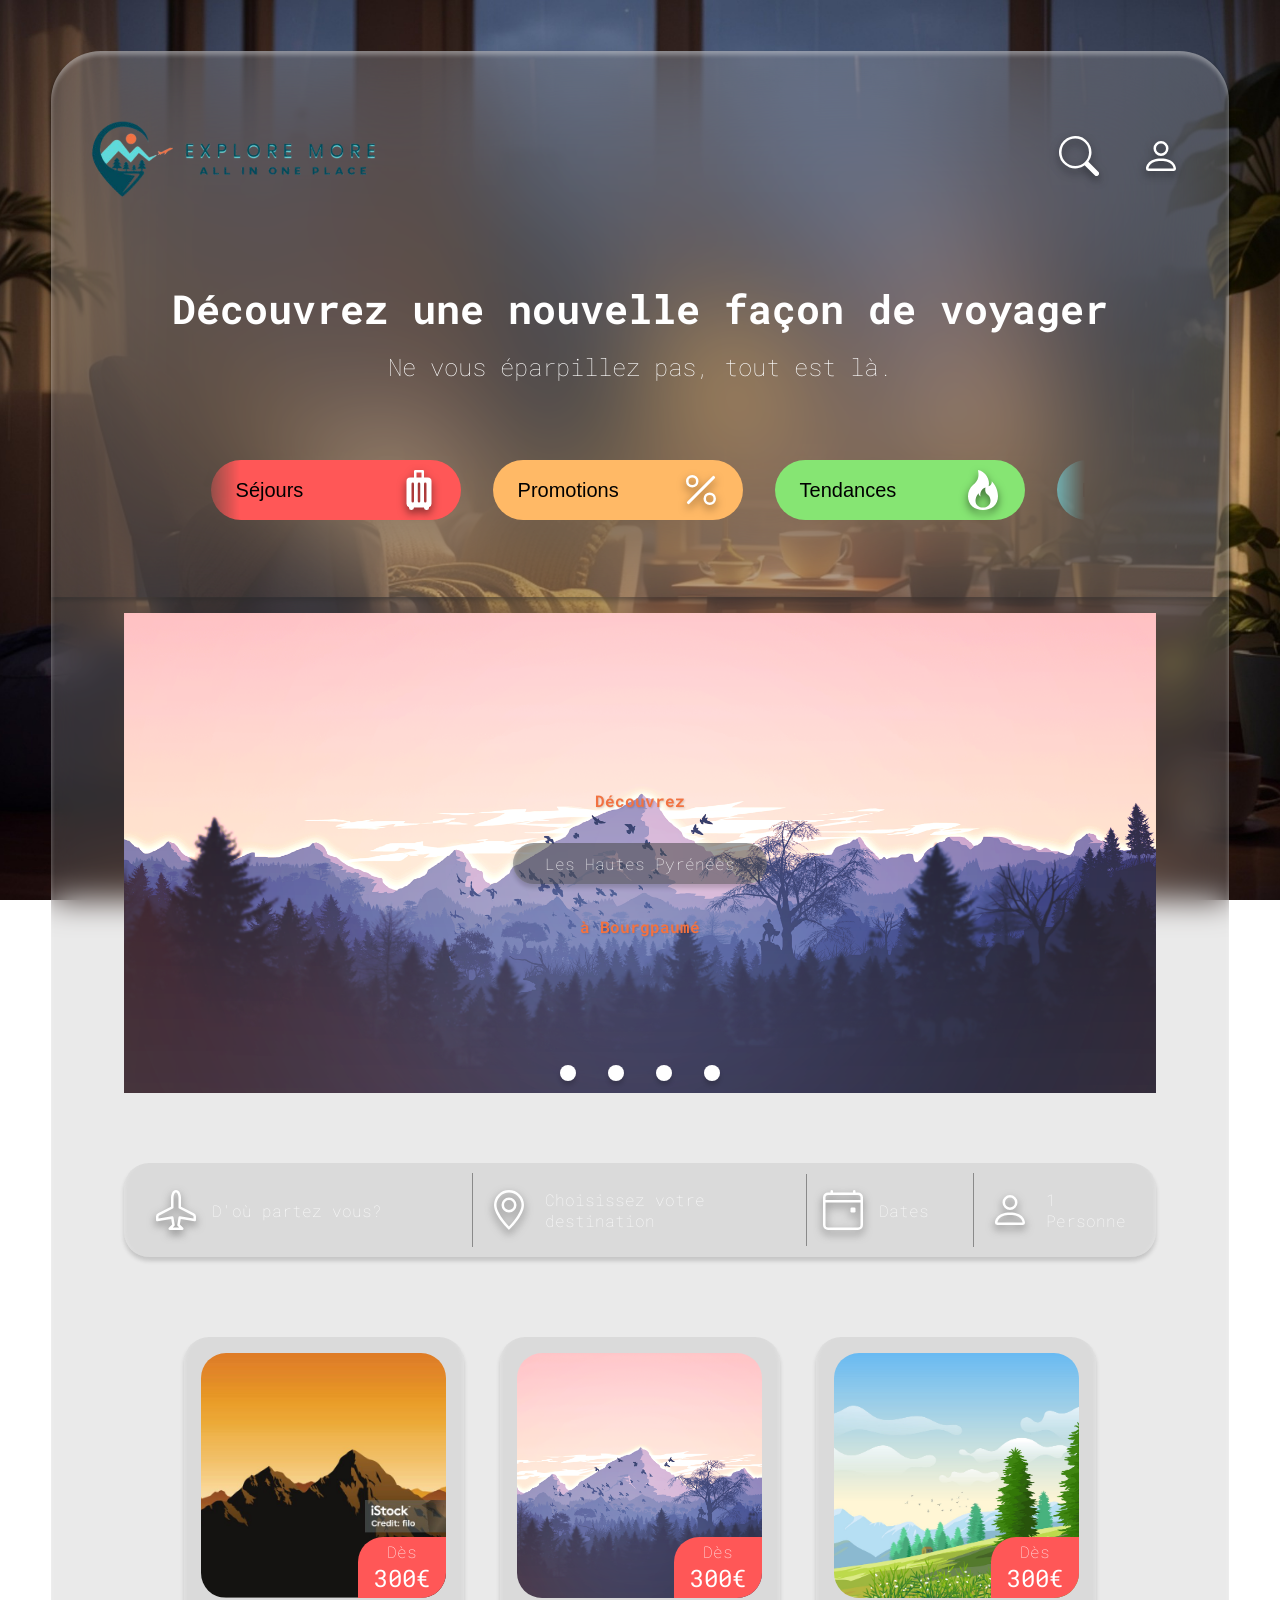
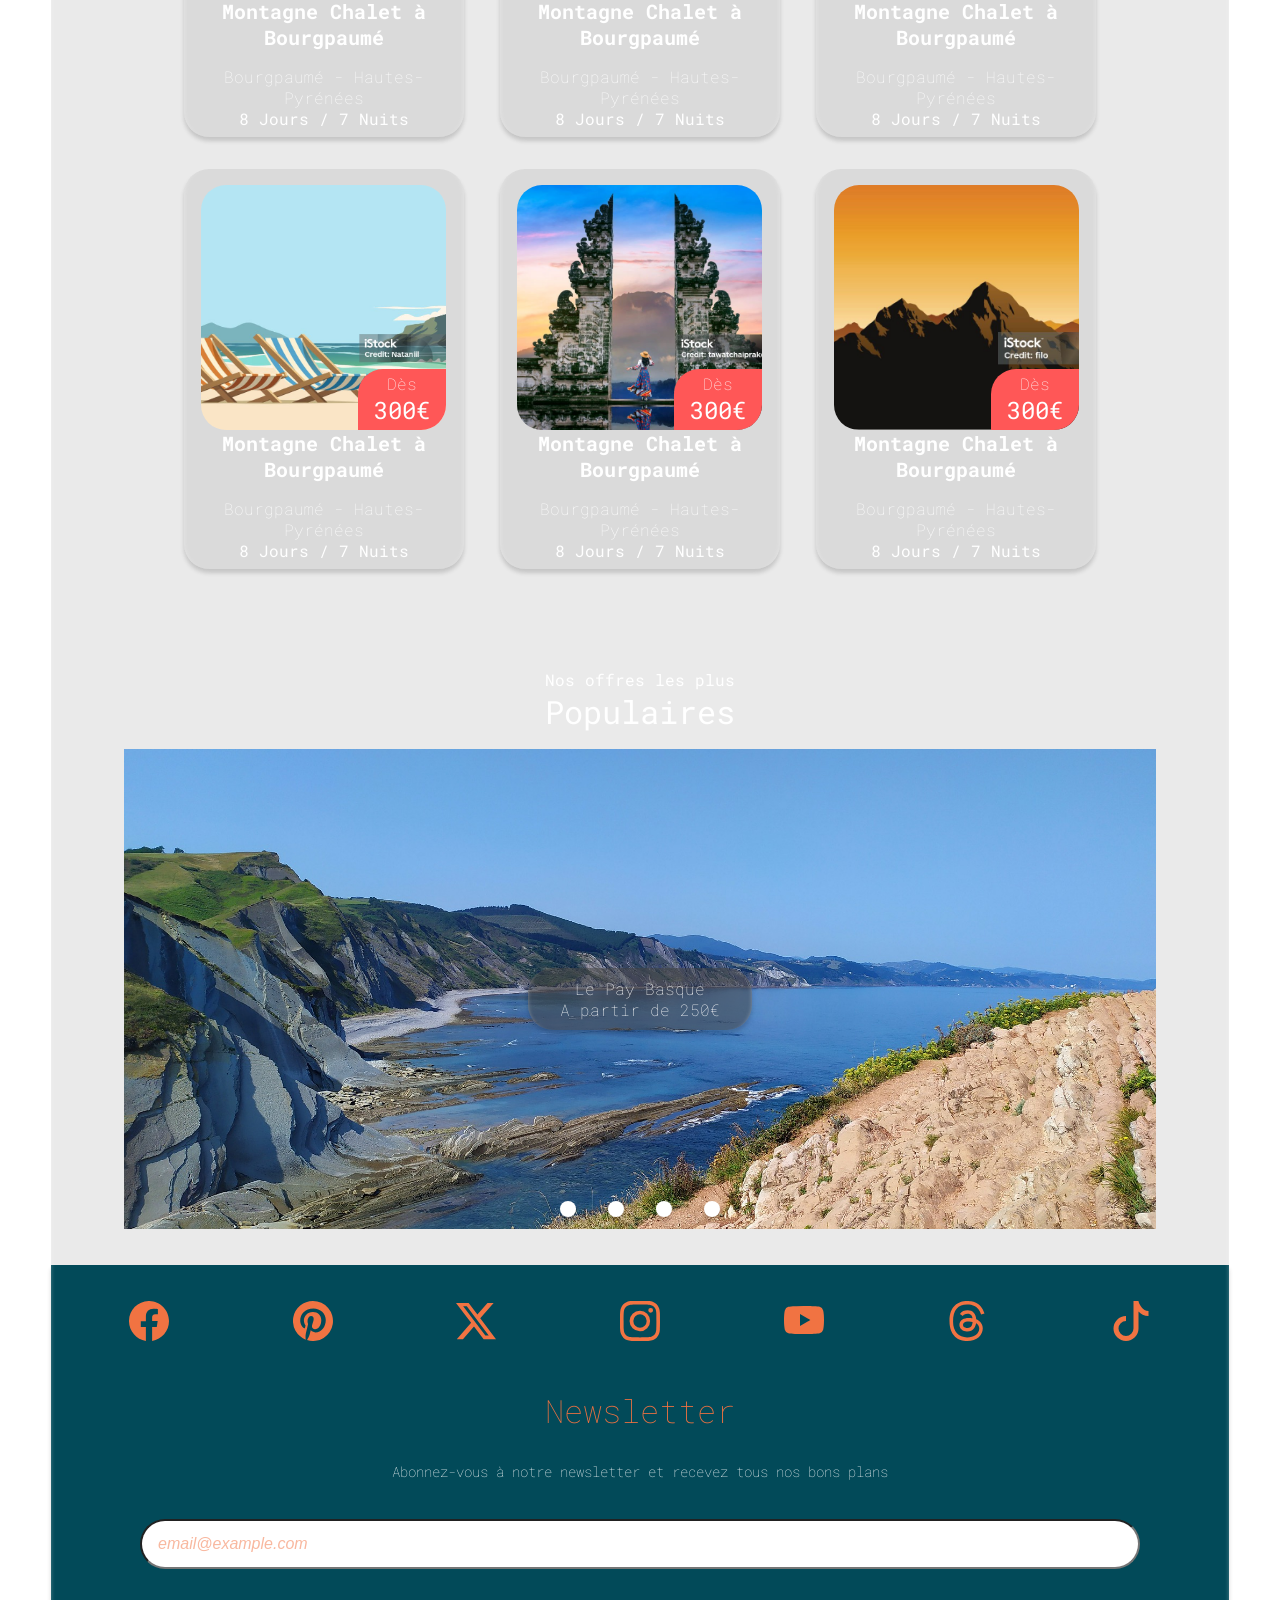
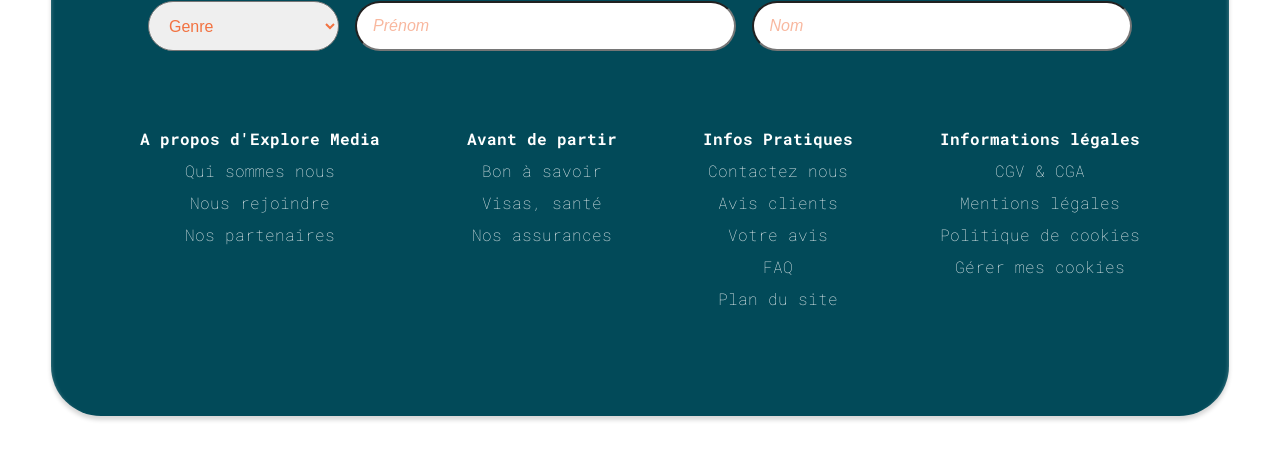
==== index.html @ ff2c4ce1 "Page accueil terminé" ====
<!DOCTYPE html>
<html lang="fr">
<head>
    <meta charset="UTF-8">
    <meta name="viewport" content="width=device-width, initial-scale=1.0">
    
    <!-- <meta name="description" content=""> -->
    <!-- <meta name="keywords" content="Voyage, Vancances"> -->
    <link rel="shortcut icon" href="./images/favicon.png" type="image/x-icon">
    <meta name="description" content="Vous recherchez un moyen de faciliter ...">
    <link rel="stylesheet" href="./styles/style-em.css">
    <title>Accueil - Explore More</title>

    <link rel="preconnect" href="https://fonts.googleapis.com">
    <link rel="preconnect" href="https://fonts.gstatic.com" crossorigin>
    <link href="https://fonts.googleapis.com/css2?family=Alegreya+Sans:ital,wght@0,100;0,300;0,400;0,500;0,700;0,800;0,900;1,100;1,300;1,400;1,500;1,700;1,800;1,900&family=Alegreya:ital,wght@0,400..900;1,400..900&family=Roboto+Mono:ital,wght@0,100..700;1,100..700&display=swap" rel="stylesheet">

</head>
<body style="background-image: url(../images/living-room-8285278_1920.jpg);">
    <header>
        <div class="HeaderLine">
            <div>
                <img src="./icons/list.svg" alt="Icône Compte" class="IconButton">
            </div>
            <img src="./images/logoad1.png" alt="Logo Du Site" id="HeaderLogo">
            <div>
                <img src="./icons/search.svg" alt="Icône Recherche" class="IconButton">
                <img src="./icons/person.svg" alt="Icône Compte" class="IconButton">
            </div>
        </div>
        <div class="HeaderLine">
            <div class="HeaderLargeTitle">Découvrez une nouvelle façon de voyager</div>
            <div class="HeaderSubTitle">Ne vous éparpillez pas, tout est là.</div>
        </div>
        <div class="HeaderLine">
            <div id="HeaderCarousel">
                <button>Séjours <img src="./icons/suitcase-fill.svg" alt="Icône Séjours" class="Icon"></button>
                <button>Promotions <img src="./icons/percent.svg" alt="Icône Promotions" class="Icon"></button>
                <button>Tendances <img src="./icons/fire.svg" alt="Icône Tendances" class="Icon"></button>
                <button>Randonnées <img src="./icons/map.svg" alt="Icône Randonnées" class="Icon"></button>
                <button>Sur mesure <img src="./icons/rulers.svg" alt="Icône Sur mesure" class="Icon"></button>
                <button>Transport <img src="./icons/train-front.svg" alt="Icône Transport" class="Icon"></button>
            </div>
        </div>
    </header>
    <main>
        <div class="Carousel">
            <div class="CarouselList">
                <div class="CarouselSlide" id="DecouverteSlide1">
                    <img src="images/moinzon mountains-1412683_1920.png" alt="Image Carousel">
                    <div>
                        <p class="CarouselSlideText">Découvrez</p>
                        <p class="CarouselSlideMiddleText">Les Hautes Pyrénées</p>
                        <p class="CarouselSlideText">à Bourgpaumé</p>
                    </div>
                </div>
                <div class="CarouselSlide" id="DecouverteSlide2">
                    <img src="images/istockphoto-96418914-1024x1024.jpg" alt="Image Carousel">
                    <div>
                        <p class="CarouselSlideText">Découvrez</p>
                        <p class="CarouselSlideMiddleText">Les Alpes</p>
                        <p class="CarouselSlideText">à Bourgpaumé</p>
                    </div>
                </div>
                <div class="CarouselSlide" id="DecouverteSlide3">
                    <img src="images/istockphoto-1872852649-1024x1024.jpg" alt="Image Carousel">
                    <div>
                        <p class="CarouselSlideText">Découvrez</p>
                        <p class="CarouselSlideMiddleText">La plage</p>
                        <p class="CarouselSlideText">à Bourgpaumé</p>
                    </div>
                </div>
                <div class="CarouselSlide" id="DecouverteSlide4">
                    <img src="images/background-7277773_1920.jpg" alt="Image Carousel">
                    <div>
                        <p class="CarouselSlideText">Découvrez</p>
                        <p class="CarouselSlideMiddleText">La campagne</p>
                        <p class="CarouselSlideText">à Bourgpaumé</p>
                    </div>
                </div>
            </div>
            <div class="CarouselButtonList">
                <a href="#DecouverteSlide1"></a>
                <a href="#DecouverteSlide2"></a>
                <a href="#DecouverteSlide3"></a>
                <a href="#DecouverteSlide4"></a>
            </div>
        </div>

        <div id="VacationSearchBar">
            <div>
                <img class="Icon" src="./icons/airplane.svg" alt="Icône avion">
                <p>D'où partez vous?</p>
            </div>
            <div>
                <img class="Icon" src="./icons/geo-alt.svg" alt="Icône localisation">
                <p>Choisissez votre destination</p>
            </div>
            <div>
                <img class="Icon" src="./icons/calendar4-event.svg" alt="Icône carte">
                <p>Dates</p>
            </div>
            <div>
                <img class="Icon" src="./icons/person.svg" alt="Icône personne">
                <p>1 Personne</p>
            </div>
        </div>
        <div class="CardList">
            <div class="Card">
                <div class="CardImgDiv">
                    <img src="./images/istockphoto-96418914-1024x1024.jpg" alt="Image Card">
                    <p>Dès <span class="TextLarge">300€</span></p>
                </div>
                <p class="CardTitre">Montagne Chalet à Bourgpaumé</p>
                <p class="CardDescription">Bourgpaumé - Hautes-Pyrénées<br><span class="TextNormal">8 Jours / 7 Nuits</span></p>
            </div>
            <div class="Card">
                <div class="CardImgDiv">
                    <img src="./images/moinzon mountains-1412683_1920.png" alt="Image Card">
                    <p>Dès <span class="TextLarge">300€</span></p>
                </div>
                <p class="CardTitre">Montagne Chalet à Bourgpaumé</p>
                <p class="CardDescription">Bourgpaumé - Hautes-Pyrénées<br><span class="TextNormal">8 Jours / 7 Nuits</span></p>
            </div>
            <div class="Card">
                <div class="CardImgDiv">
                    <img src="./images/background-7277773_1920.jpg" alt="Image Card">
                    <p>Dès <span class="TextLarge">300€</span></p>
                </div>
                <p class="CardTitre">Montagne Chalet à Bourgpaumé</p>
                <p class="CardDescription">Bourgpaumé - Hautes-Pyrénées<br><span class="TextNormal">8 Jours / 7 Nuits</span></p>
            </div>
            <div class="Card">
                <div class="CardImgDiv">
                    <img src="./images/istockphoto-1872852649-1024x1024.jpg" alt="Image Card">
                    <p>Dès <span class="TextLarge">300€</span></p>
                </div>
                <p class="CardTitre">Montagne Chalet à Bourgpaumé</p>
                <p class="CardDescription">Bourgpaumé - Hautes-Pyrénées<br><span class="TextNormal">8 Jours / 7 Nuits</span></p>
            </div>
            <div class="Card">
                <div class="CardImgDiv">
                    <img src="./images/istockphoto-1783754915-1024x1024.jpg" alt="Image Card">
                    <p>Dès <span class="TextLarge">300€</span></p>
                </div>
                <p class="CardTitre">Montagne Chalet à Bourgpaumé</p>
                <p class="CardDescription">Bourgpaumé - Hautes-Pyrénées<br><span class="TextNormal">8 Jours / 7 Nuits</span></p>
            </div>
            <div class="Card">
                <div class="CardImgDiv">
                    <img src="./images/istockphoto-96418914-1024x1024.jpg" alt="Image Card">
                    <p>Dès <span class="TextLarge">300€</span></p>
                </div>
                <p class="CardTitre">Montagne Chalet à Bourgpaumé</p>
                <p class="CardDescription">Bourgpaumé - Hautes-Pyrénées<br><span class="TextNormal">8 Jours / 7 Nuits</span></p>
            </div>
        </div>
        <div class="Titres">
            <div class="TextNormal">Nos offres les plus</div>
            <div class="TextLarger">Populaires</div>
        </div>
        <div class="Carousel">
            <div class="CarouselList">
                <div class="CarouselSlide" id="PopulaireSlide1">
                    <img src="./images/cliffs-6998764_1920.jpg" alt="Image Carousel">
                    <div>
                        <p class="CarouselSlideMiddleText">Le Pay Basque<br>A partir de <span class="CarouselSlideTextLarger">250€</span></p>
                    </div>
                </div>
                <div class="CarouselSlide" id="PopulaireSlide2">
                    <img src="images/istockphoto-96418914-1024x1024.jpg" alt="Image Carousel">
                    <div>
                        <p class="CarouselSlideMiddleText">Le Pay Basque<br>A partir de <span class="CarouselSlideTextLarger">250€</span></p>
                    </div>
                </div>
                <div class="CarouselSlide" id="PopulaireSlide3">
                    <img src="images/istockphoto-1872852649-1024x1024.jpg" alt="Image Carousel">
                    <div>
                        <p class="CarouselSlideMiddleText">Le Pay Basque<br>A partir de <span class="CarouselSlideTextLarger">250€</span></p>
                    </div>
                </div>
                <div class="CarouselSlide" id="PopulaireSlide4">
                    <img src="images/background-7277773_1920.jpg" alt="Image Carousel">
                    <div>
                        <p class="CarouselSlideMiddleText">Le Pay Basque<br>A partir de <span class="CarouselSlideTextLarger">250€</span></p>
                    </div>
                </div>
            </div>
            <div class="CarouselButtonList">
                <a href="#PopulaireSlide1"></a>
                <a href="#PopulaireSlide2"></a>
                <a href="#PopulaireSlide3"></a>
                <a href="#PopulaireSlide4"></a>
            </div>
        </div>
    </main>
    <footer>
        <div id="FooterReseaux">
            <img src="./icons/facebook.svg" alt="icone facebook">
            <img src="./icons/pinterest.svg" alt="icone pinterest">
            <img src="./icons/twitter-x.svg" alt="icone twitter-x">
            <img src="./icons/instagram.svg" alt="icone instagram">
            <img src="./icons/youtube.svg" alt="icone youtube">
            <img src="./icons/threads.svg" alt="icone threads">
            <img src="./icons/tiktok.svg" alt="icone tiktok">
        </div>
        <div id="FooterNewsletter">
            <span>Newsletter</span>
            <p>Abonnez-vous à notre newsletter et recevez tous nos bons plans</p>
            <input id="FooterInputEmail" type="text" placeholder="email@example.com">
            <div>
                <select id="Genre" name="GenderChoice">
                    <option value="Genre" selected disabled>Genre</option>
                    <option value="Mr">Mr</option>
                    <option value="Mme">Mme</option>
                </select>
                <input type="text" placeholder="Prénom">
                <input type="text" placeholder="Nom">
            </div>
        </div>
        <div id="FooterMention">
            <ul>
                <li><b>A propos d'Explore Media</b></li>
                <li>Qui sommes nous</li>
                <li>Nous rejoindre</li>
                <li>Nos partenaires</li>
            </ul>
            <ul>
                <li><b>Avant de partir</b></li>
                <li>Bon à savoir</li>
                <li>Visas, santé</li>
                <li>Nos assurances</li>
            </ul>
            <ul>
                <li><b>Infos Pratiques</b></li>
                <li>Contactez nous</li>
                <li>Avis clients</li>
                <li>Votre avis</li>
                <li>FAQ</li>
                <li>Plan du site</li>
            </ul>
            <ul>
                <li><b>Informations légales</b></li>
                <li>CGV & CGA</li>
                <li>Mentions légales</li>
                <li>Politique de cookies</li>
                <li>Gérer mes cookies</li>
            </ul>
        </div>
        <div id="payment">
            <img src="./images/" alt="">
        </div>
    </footer>
</body>
</html>
---- styles/style-em.css ----
.HeaderLargeTitle {
    font-size: 40px;
    margin: 16px;
    font-weight: bold;
    text-align: center;
}
.HeaderSubTitle {
    font-size: 24px;
    text-align: center;
}
h1 {
    font-size: 32px;
}
h2 {
    font-size: 24px;
}
h3 {
    font-size: 20px;
}
b {
    font-weight: bold;
}
.TextNormal {
    font-weight: normal;
}
.TextLarge {
    font-size: 1.5em;
    font-weight: normal;
}
.TextLarger {
    font-size: 2em;
    font-weight: normal;
}

img.Icon {
    filter: brightness(0) saturate(100%) invert(100%) sepia(4%) saturate(7500%) hue-rotate(180deg) brightness(101%) contrast(114%) drop-shadow(0px 4px 4px rgba(0,0,0,0.5));
    width: 40px;
    height: 40px;
    margin: 4px;
}
img.IconButton {
    filter: brightness(0) saturate(100%) invert(100%) sepia(4%) saturate(7500%) hue-rotate(180deg) brightness(101%) contrast(114%) drop-shadow(0px 4px 4px rgba(0,0,0,0.5));
    width: 40px;
    height: 40px;
    margin: 4px;
}
img.IconButton:hover {
    filter: brightness(0) saturate(100%) invert(80%) sepia(0%) saturate(381%) hue-rotate(224deg) brightness(87%) contrast(86%);
}
button {
    border-radius: 50px;
    height: 60px;
    width: 250px;
    border: none;
}
button:hover {
    filter: brightness(150%);
}
input:focus{
    outline: none;
}
@media (min-width: 768px) {
    img.Icon {
        width: 40px;
        height: 40px;
        margin: 16px;
    }
    img.IconButton {
        width: 40px;
        height: 40px;
        margin: 16px;
    }
}

body {
    font-family: "Roboto Mono", sans-serif;
    font-weight: lighter;
    src: url('../fonts/Roboto_Mono/RobotoMono-VariableFont_wght.ttf') format('truetype');
    margin: 0;
    padding: 0;
    

    background-size: cover;
    background-repeat: no-repeat;
    background-position: center;
    background-attachment: fixed;

    color: var(--TextColorBright);
    font-size: 16px;

    --BackgroundColor: #AAAAAA40;
    --BackgroundColorDark: #44444488;
    --BackgroundColorBlue: #024A59;
    --TextColorBright: #FFFFFF;
    --TextColorDark: #000000;
    --TextColorBrightOrange: #F27241;
    --ButtonColorRed: #FF5757;
    --ButtonColorOrange: #FFB966;
    --ButtonColorGreen: #86E573;
    --ButtonColorTurquoise: #73DBE5;
    --ButtonColorBlue: #80B0FF;
    --ButtonColorIndigo: #6F57FF;
}
@media (min-width: 768px) {
    body {
        padding: 4%;
    }
}

header {
    width: 100%;
    backdrop-filter: blur(64px);
    border-radius: 50px 50px 0 0;

    box-shadow: inset 0px 4px 4px 0px rgba(255,255,255,0.32), 0px 4px 4px 0px rgba(0,0,0,0.77);
    background-color: var(--BackgroundColor);
    padding: 0.5em;
    box-sizing: border-box;

    display: flex;
    flex-direction: column;
    justify-content: space-around;
    gap: 4px;
}
.HeaderLine {
    height: 80px;
    display: flex;
    justify-content: center;
    align-items: center;
}
.HeaderLine:nth-child(1) {
    justify-content: space-between;
}
.HeaderLine:nth-child(n+2) {
    display:none;
}
.HeaderLine:nth-child(2) {
    flex-direction: column;
}

.HeaderLine:nth-child(1) > :nth-child(1) {
    display: flex;
}
#HeaderLogo{
    width: 180px;
    height: 50px;
    object-fit: cover;
}

#HeaderCarousel{
    display: flex;
    overflow: scroll;
    align-items: center;
    width: 80%;
    max-width: 1700px;
    scrollbar-width: none;
    mask-image: linear-gradient(90deg, rgba(0,0,0,0) 0%, rgba(255,255,255,1) 5%, rgba(255,255,255,1) 95%, rgba(0,0,0,0) 100%);
    /*C'est ce qui fait que les boutons disparaissent en bout de la ligne*/
}

#HeaderCarousel button{
    display: flex;
    justify-content: space-between;
    align-items: center;
    font-size: 20px;
    flex-shrink: 0;
    padding-left: 25px;
    background-color: var(--ButtonColorRed);
    margin: 16px;
}
#HeaderCarousel button:nth-child(2){
    background-color: var(--ButtonColorOrange);
}
#HeaderCarousel button:nth-child(3){
    background-color: var(--ButtonColorGreen);
}
#HeaderCarousel button:nth-child(4){
    background-color: var(--ButtonColorTurquoise);
}
#HeaderCarousel button:nth-child(5){
    background-color: var(--ButtonColorBlue);
}
#HeaderCarousel button:nth-child(6){
    background-color: var(--ButtonColorIndigo);
}
@media (min-width: 768px) {
    header {
        padding: 2em;
        gap: 16px;
    }
    .HeaderLine {
        height: 150px;
    }
    .HeaderLine:nth-child(1) > :nth-child(1) {
        display:none;
    }
    .HeaderLine:nth-child(n+2) {
        display:flex;
    }
    #HeaderLogo{
        width: 300px;
        height: 100px;
    }
}


main {
    width: 100%;
    backdrop-filter: blur(16px);

    box-shadow: inset 4px 0 4px -4px rgba(255,255,255,0.32), inset -4px 0 4px -4px rgba(255,255,255,0.32);
    background-color: var(--BackgroundColor);

    padding: 16px;
    box-sizing: border-box;
}


footer {
    width: 100%;
    backdrop-filter: blur(64px);
    border-radius: 0 0 50px 50px;

    box-shadow: inset 4px 0 4px -4px rgba(255,255,255,0.32), inset -4px 0 4px -4px rgba(255,255,255,0.32), 0px 4px 4px 0px rgba(0,0,0,0.16);
    background-color: var(--BackgroundColorBlue);
    padding: 16px;
    box-sizing: border-box;

    display: flex;
    align-items: center;
    flex-direction: column;
    gap: 3em;       /* Gérer l'espacement de mes div dans le footer (se fait automatiquement) */
}


#FooterReseaux{         /* Disposition de mes icones de Réseaux sociaux */
    display: flex;
    width: 100%;
    justify-content: space-around;
    margin-top: 20px;
    align-items: center;
    filter: brightness(0) saturate(100%) invert(70%) sepia(44%) saturate(5423%) hue-rotate(332deg) brightness(97%) contrast(95%);
}

#FooterReseaux *{           /* Taille de mes icones */
    width: 40px;
    height: 40px;
}

#FooterNewsletter{
    width: 96%;
    display: flex;
    justify-content: space-between;
    align-items: center;
    flex-direction: column;
    gap: 1em;
    
}
/* Style pour le select et les input dans le footer */
#FooterNewsletter input, select{
    color: var(--TextColorBrightOrange);
    font-size: 16px;
    border-radius: 25px;
    height: 50px;
    padding-left: 16px;
    padding-right: 16px;
    margin: 8px;
    box-sizing: border-box;
}
/* PlaceHolder */
#FooterNewsletter input::placeholder{
    color: var(--TextColorBrightOrange);
    opacity: 0.5;
    font-style: italic;
}
#FooterNewsletter span:nth-child(1){
    color: var(--TextColorBrightOrange);  
    font-size: 32px;
}
#FooterNewsletter p:nth-child(2){
    font-size: 14px;
}
#FooterNewsletter #FooterInputEmail{
    width: 100%;
}
#FooterNewsletter > div{
    display: flex;
    width: 100%;
    justify-content: space-between;
}
#Genre{
    width: 20%;
}
#FooterNewsletter > div input{
    width: 40%;
}

#FooterMention{
    display: flex;
    flex-direction: column;
    justify-content: space-between;
    align-items: center;
    width: 100%;
}
/* Déplacé les règles ul/li sur le footer*/
#FooterMention li{
    list-style-type: none;
}

#FooterMention ul{
    display: flex;
    flex-direction: column;
    align-items: center;
    line-height: 2em;
    padding: 0px;
}
#payment img{
    border-radius: 25px;
}

@media (min-width: 768px) {
    #FooterNewsletter{
       max-width: 1000px;
       width: 90%;
    }
    #FooterMention{
        flex-direction: row;
        align-items: start;
        max-width: 1000px;
        width: 90%;
    }
}

#VacationSearchBar {
    display: flex;
    justify-content: space-between;
    align-items: center;
    box-sizing: border-box;
    margin: 50px auto 80px auto;
    width: 90%;
    border-radius: 25px;
    padding: 10px 16px 10px 16px;
    box-shadow: inset 4px 0 4px -4px rgba(255,255,255,0.32), inset -4px 0 4px -4px rgba(255,255,255,0.32), 0px 4px 4px 0px rgba(0,0,0,0.16);
    color: var(--TextColorBright);
    background-color: var(--BackgroundColor);
}
#VacationSearchBar > div{
    display: flex;
    justify-content: start;
    align-items: center;
    border-left: 1px solid var(--BackgroundColorDark);
    flex: 1;
}
#VacationSearchBar > div:nth-child(1){
    border-left: none;
    flex: 2;
}
#VacationSearchBar > div:nth-child(2){
    flex: 2;
}

#VacationSearchBar > div{
    display: flex;
    justify-content: start;
    align-items: center;
    border-left: 1px solid var(--BackgroundColorDark);
    flex: 1;
}

.CardList {
    display: grid;
    grid-template-columns: 1fr 1fr 1fr;
    width: 80%;
    margin: auto;
    gap: 32px;
    margin-bottom: 100px;
}
.Card {
    margin: auto;
    padding: 16px;
    border-radius: 25px;
    box-shadow: inset 4px 0 4px -4px rgba(255,255,255,0.32), inset -4px 0 4px -4px rgba(255,255,255,0.32), 0px 4px 4px 0px rgba(0,0,0,0.16);
    color: var(--TextColorBright);
    background-color: var(--BackgroundColor);
    width: 280px;
    height: 400px;
    overflow: hidden;
    box-sizing: border-box;
}
.Card:hover {
    transition: background-color 0.1s linear;
    background-color: var(--BackgroundColorDark);
}
.CardImgDiv {
    margin: auto;
    position: relative;
    border-radius: 25px;
    width: 245px;
    height: 245px;
    overflow: hidden;
}
.CardImgDiv > img {
    position: absolute;
    left: 0;
    top: 0;
    object-fit: cover;
    width: 245px;
    height: 245px;
}
.CardImgDiv > p {
    position: absolute;
    border-top-left-radius: 25px;
    padding: 4px;
    right: 0;
    bottom: 0;
    margin: 0;
    width: 80px;
    background-color: var(--ButtonColorRed);
    text-align: center;
}
.Card > p {
    margin: 0;
    margin-bottom: 16px;
    text-align: center;
}
.CardTitre {
    font-size: 20px;
    font-weight: bold;
}


.Carousel {
    margin: auto;
    overflow: hidden;
    width: 90%;
    position: relative;
}
.CarouselList {
    display: flex;
    overflow-x: scroll;
    scrollbar-width: none;
    scroll-snap-type: x mandatory;

    scroll-behavior: smooth;
}
.CarouselSlide {
    flex-shrink: 0;
    width: 100%;
    height: 500px;
    position: relative;
}
.CarouselSlide > img {
    width: 100%;
    height: 96%;
    object-fit: cover;
}
.CarouselSlide > div {
    display: flex;
    align-items: center;
    justify-content: center;
    flex-direction: column;
    position: absolute;
    left: 0;
    top: 0;
    width: 100%;
    height: 100%;
    text-align: center;
}
.CarouselSlideText {
    font-weight: bold;
    text-shadow: rgba(0,0,0,0.16) 1px 1px 2px;
    color: var(--TextColorBrightOrange);
}
.CarouselSlideMiddleText {
    background-color: var(--BackgroundColorDark);
    border-radius: 25px;
    padding: 10px 32px 10px 32px;
    box-shadow: inset 4px 0 4px -4px rgba(255,255,255,0.32), inset -4px 0 4px -4px rgba(255,255,255,0.32), 0px 4px 4px 0px rgba(0,0,0,0.16);
    color: var(--TextColorBright);
}
.CarouselButtonList {
    display: flex;
    justify-content: center;
    align-items: center;
    width: 100%;
    position: absolute;
    bottom: 16px;
    left: 0;
}
.CarouselButtonList > a {
    background-color: var(--TextColorBright);
    margin: 16px;
    width: 16px;
    height: 16px;
    border-radius: 50%;
    box-shadow: inset 4px 0 4px -4px rgba(255,255,255,0.32), inset -4px 0 4px -4px rgba(255,255,255,0.32), 0px 4px 4px 0px rgba(0,0,0,0.16);
}

.Titres {
    text-align: center;
    margin: 16px;
}
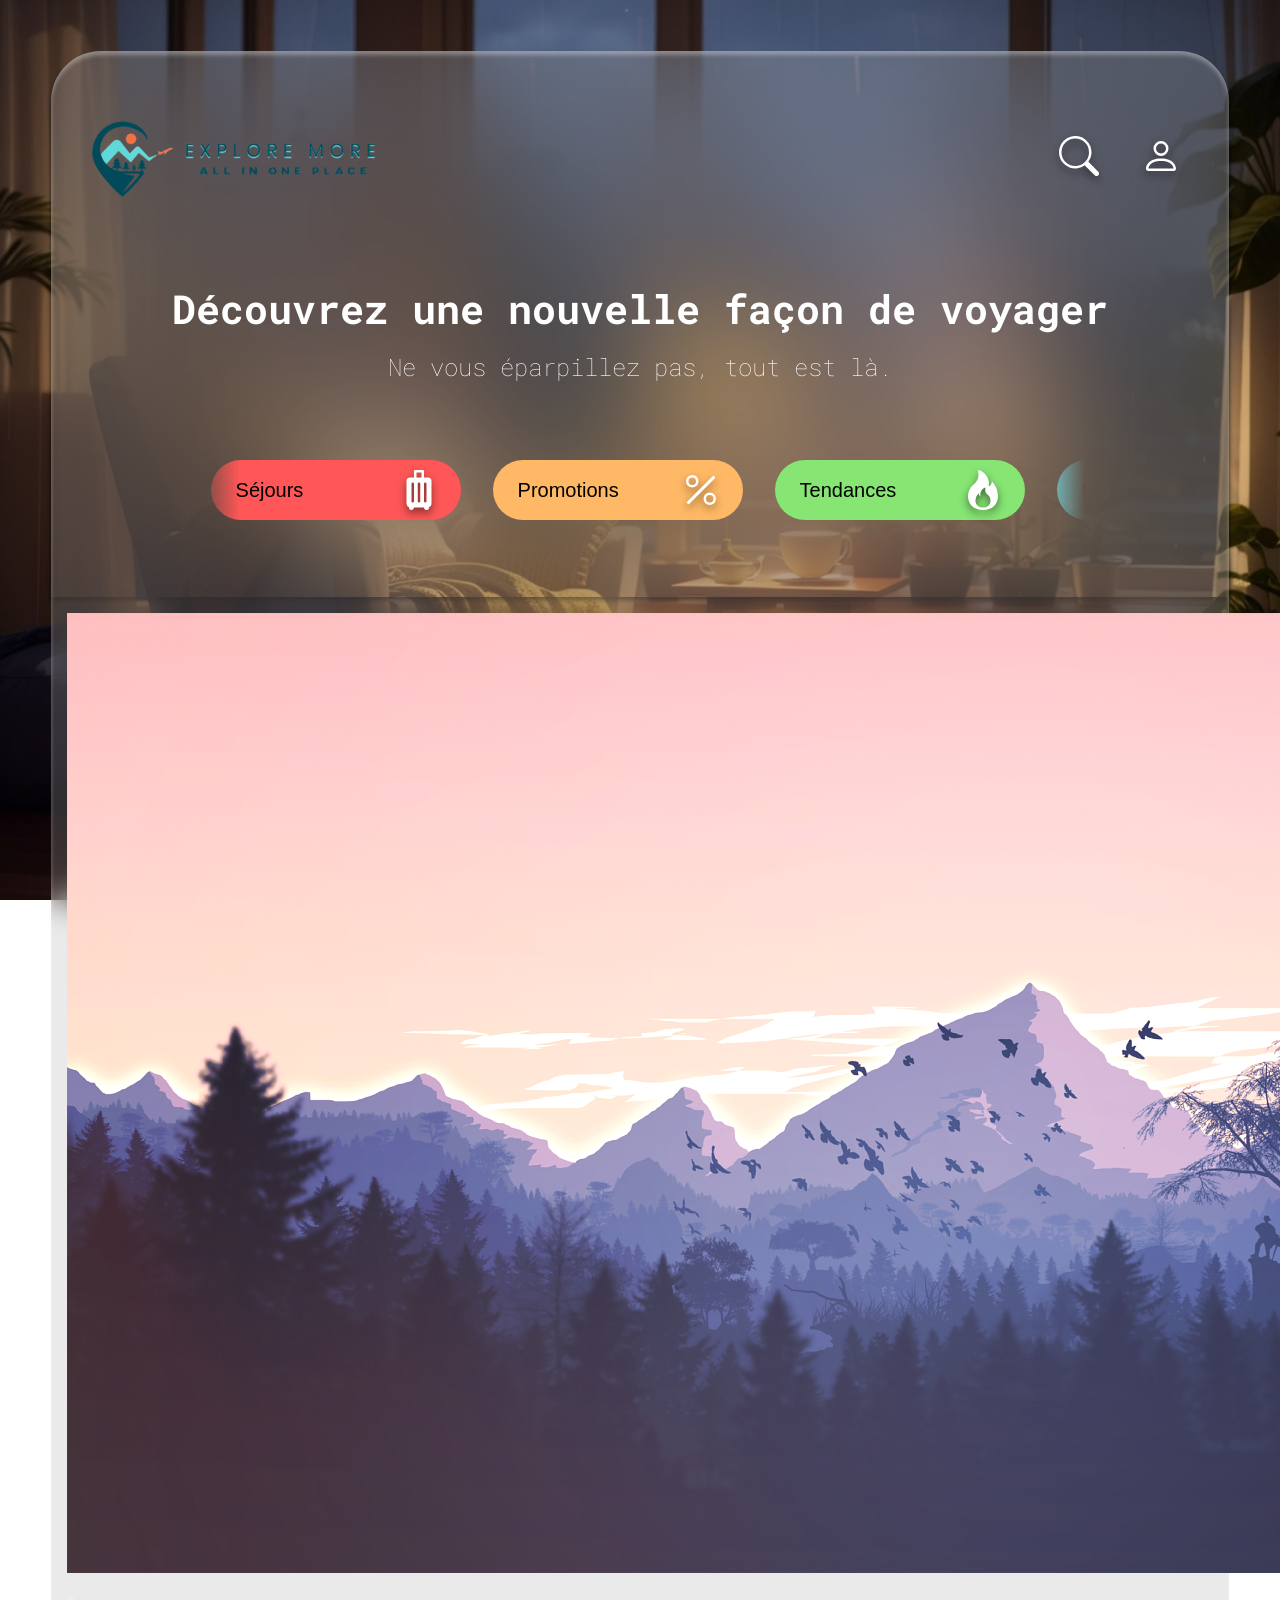
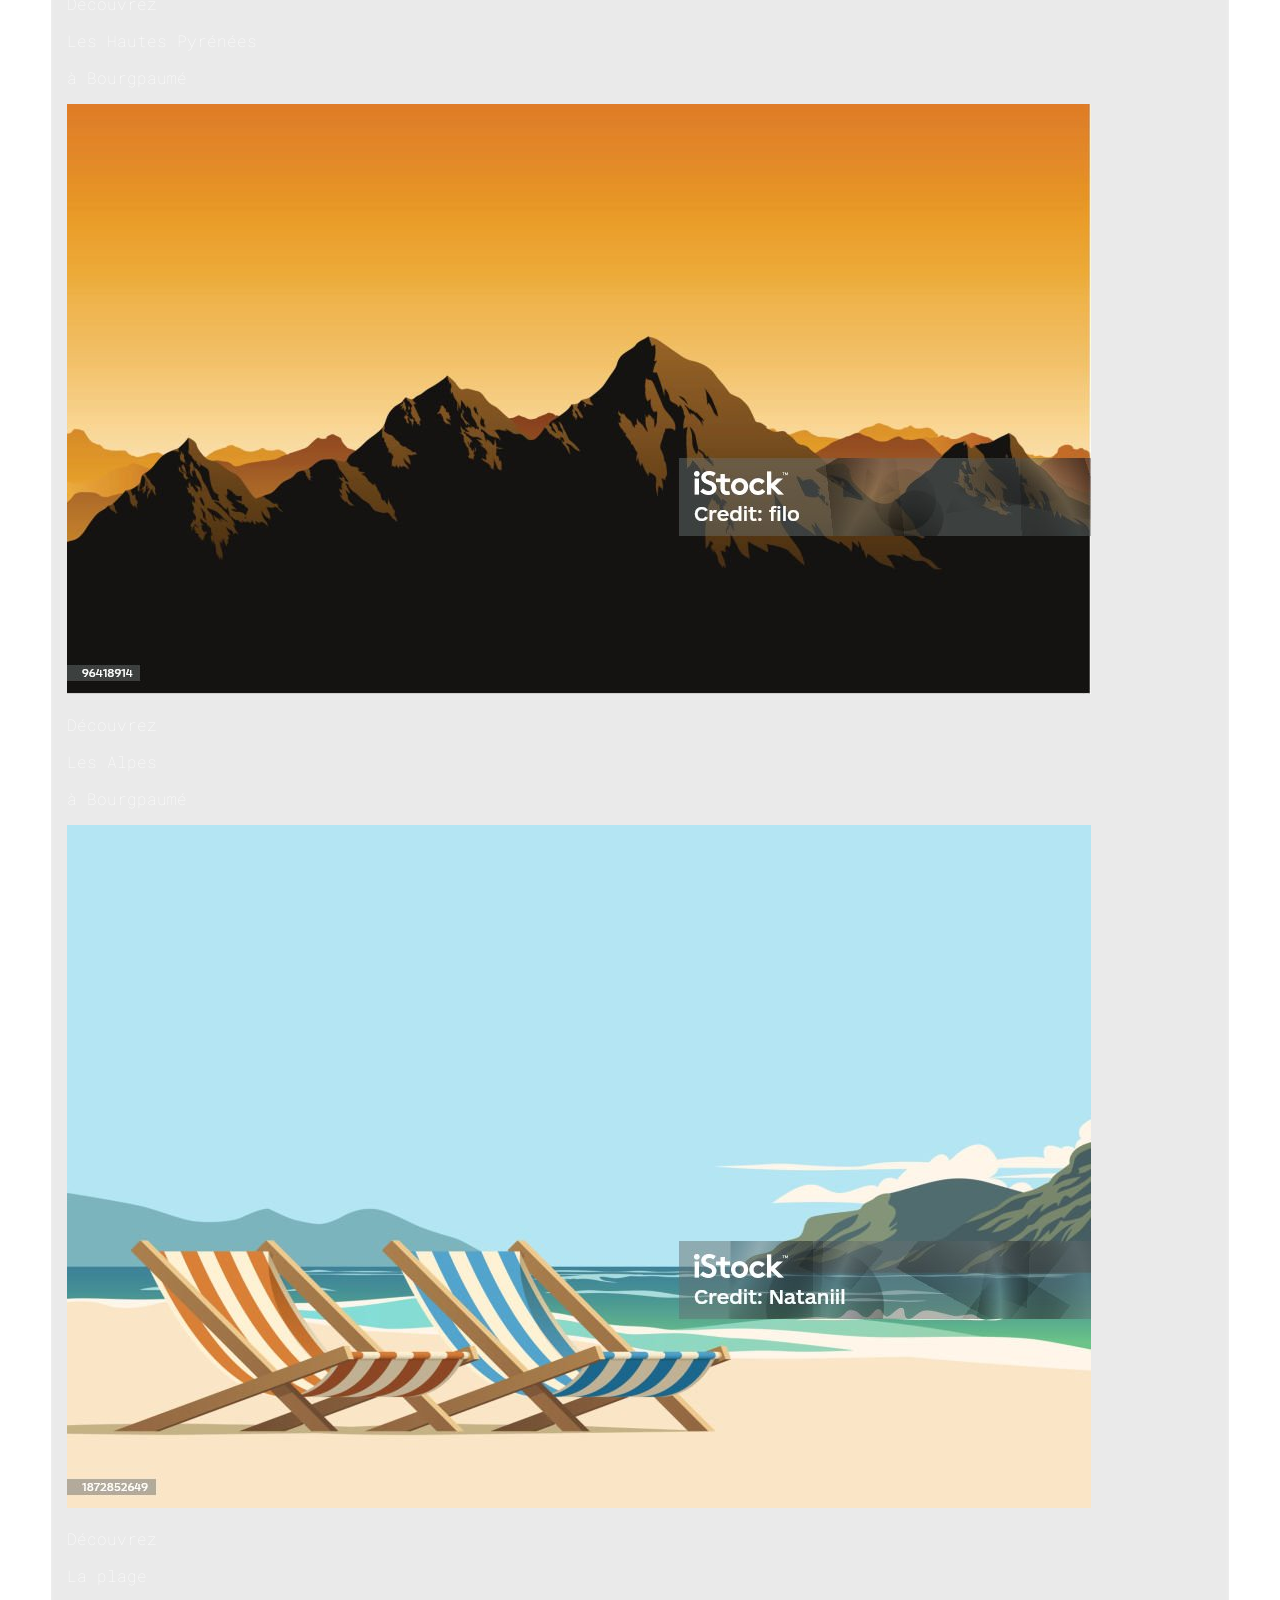
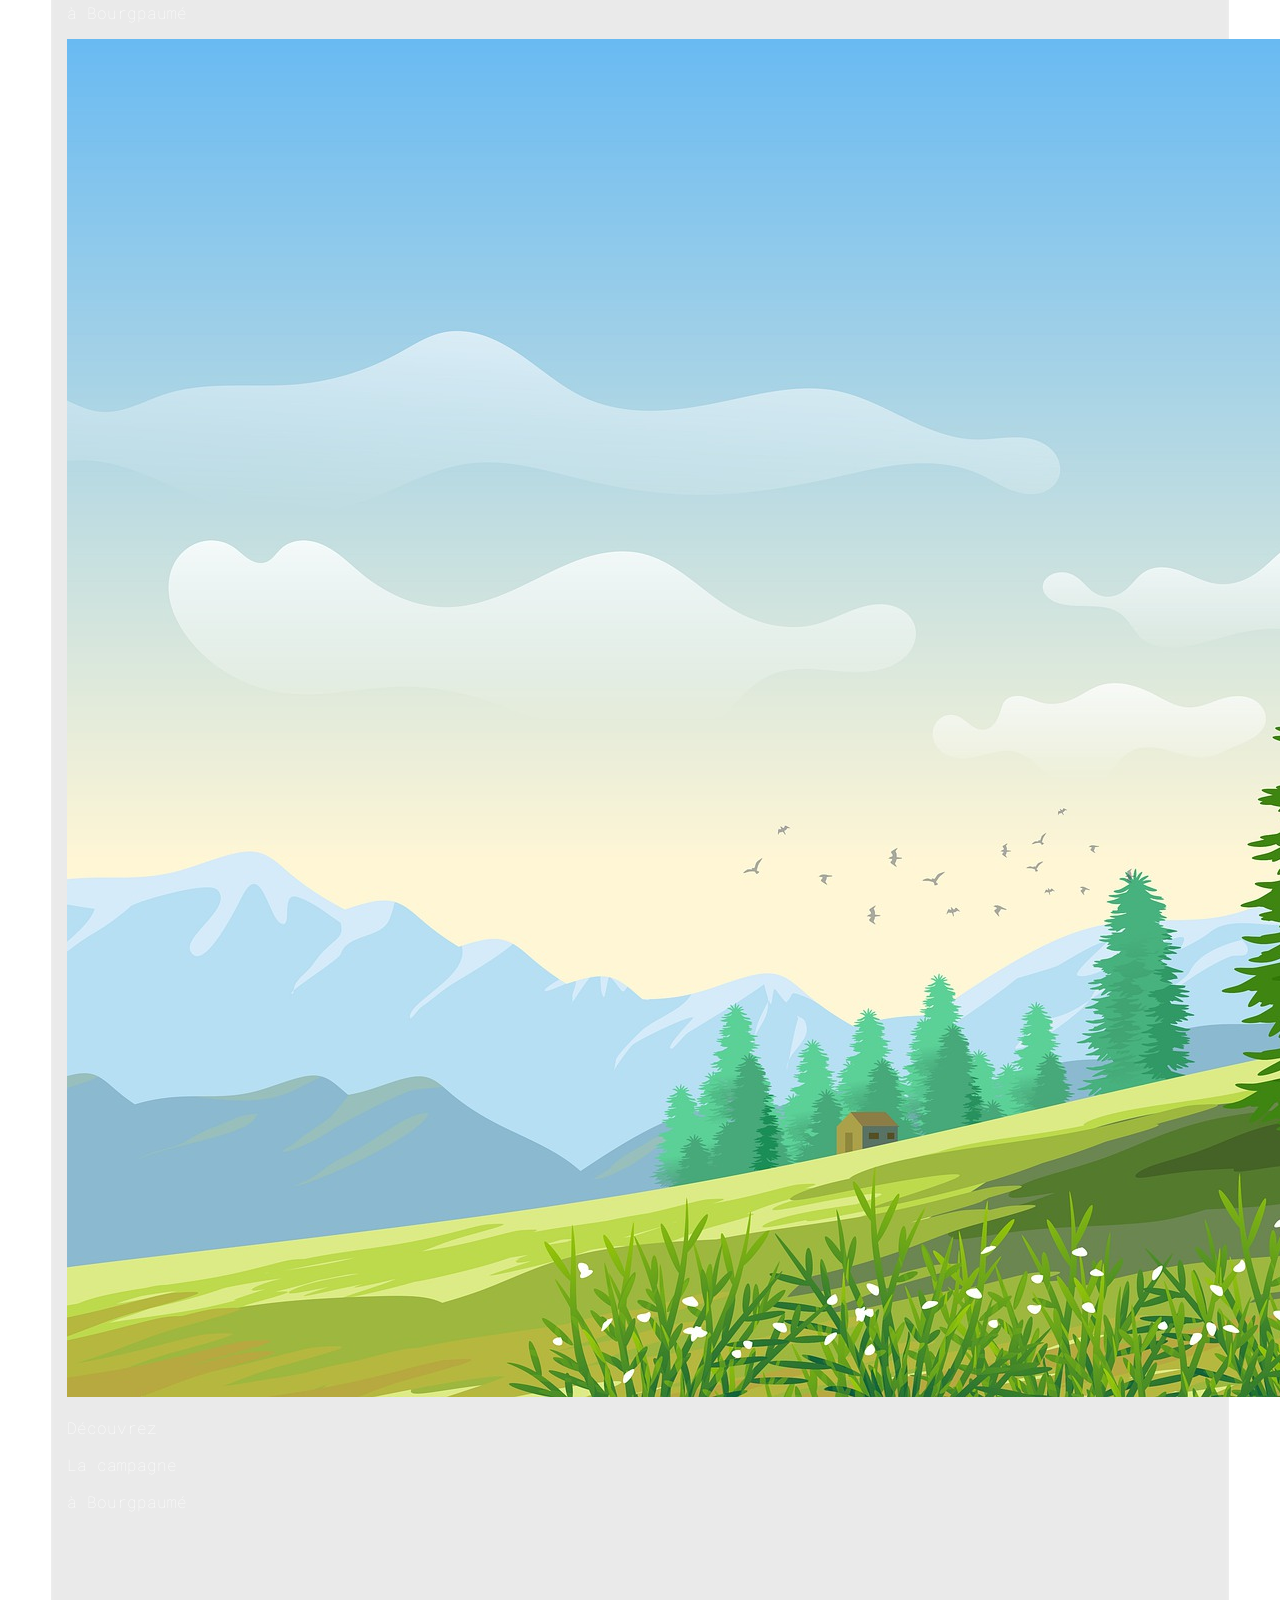
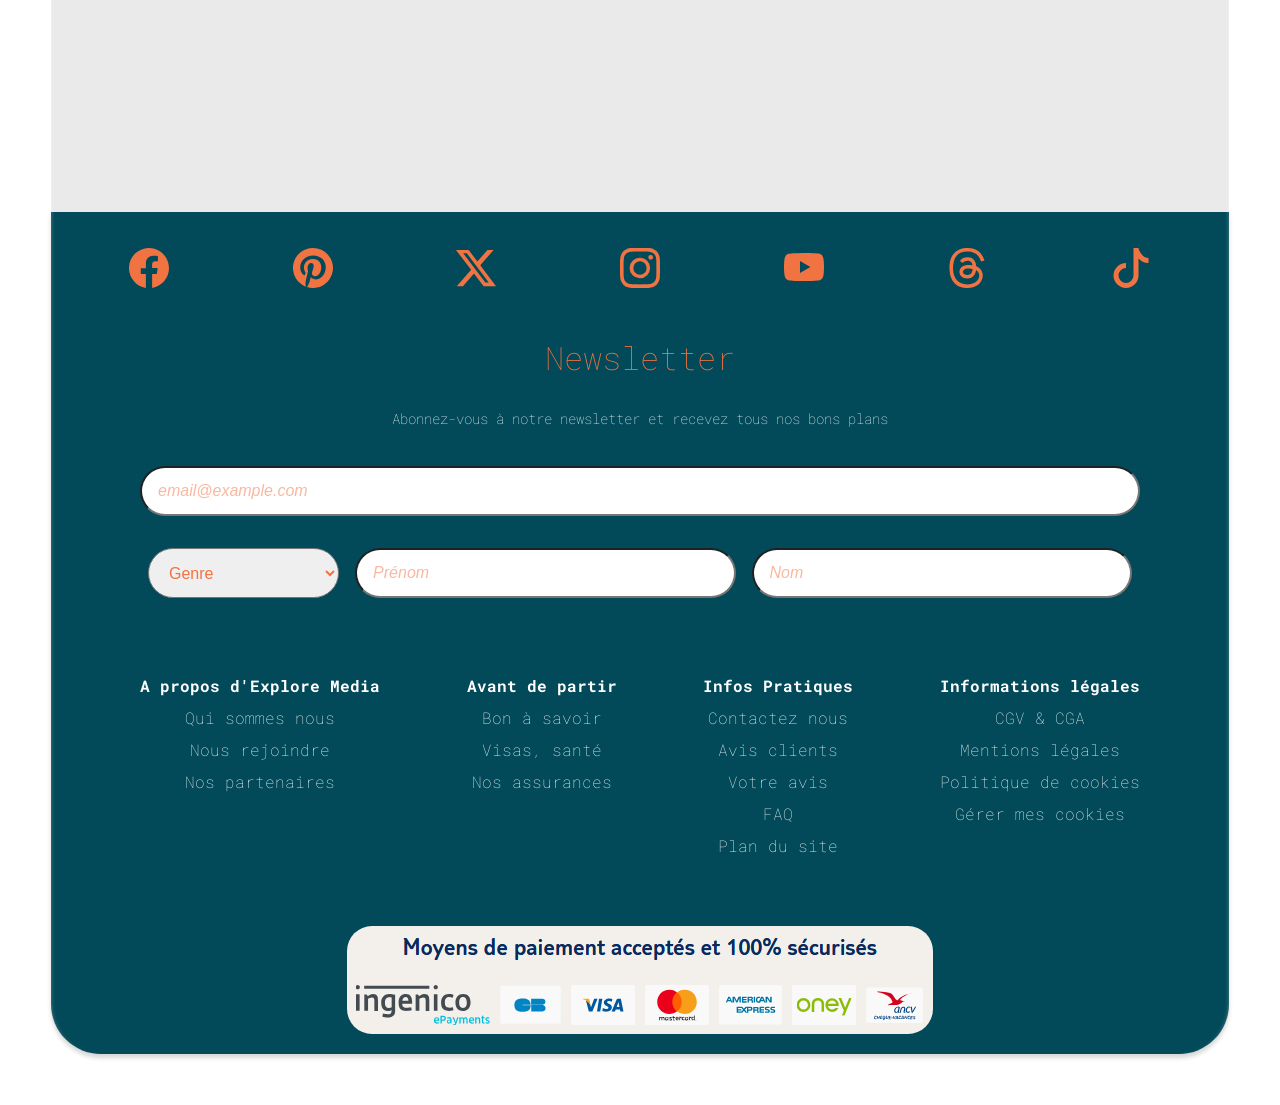
==== commit 02da4a0b: "création page rando" ====
--- a/index.html
+++ b/index.html
@@ -109,55 +109,16 @@
             <div class="Card">
                 <div class="CardImgDiv">
                     <img src="./images/istockphoto-96418914-1024x1024.jpg" alt="Image Card">
-                    <p>Dès <span class="TextLarge">300€</span></p>
+                    <p>Dès <span class="TextLarger">300€</span></p>
                 </div>
                 <p class="CardTitre">Montagne Chalet à Bourgpaumé</p>
-                <p class="CardDescription">Bourgpaumé - Hautes-Pyrénées<br><span class="TextNormal">8 Jours / 7 Nuits</span></p>
-            </div>
-            <div class="Card">
-                <div class="CardImgDiv">
-                    <img src="./images/moinzon mountains-1412683_1920.png" alt="Image Card">
-                    <p>Dès <span class="TextLarge">300€</span></p>
-                </div>
-                <p class="CardTitre">Montagne Chalet à Bourgpaumé</p>
-                <p class="CardDescription">Bourgpaumé - Hautes-Pyrénées<br><span class="TextNormal">8 Jours / 7 Nuits</span></p>
-            </div>
-            <div class="Card">
-                <div class="CardImgDiv">
-                    <img src="./images/background-7277773_1920.jpg" alt="Image Card">
-                    <p>Dès <span class="TextLarge">300€</span></p>
-                </div>
-                <p class="CardTitre">Montagne Chalet à Bourgpaumé</p>
-                <p class="CardDescription">Bourgpaumé - Hautes-Pyrénées<br><span class="TextNormal">8 Jours / 7 Nuits</span></p>
-            </div>
-            <div class="Card">
-                <div class="CardImgDiv">
-                    <img src="./images/istockphoto-1872852649-1024x1024.jpg" alt="Image Card">
-                    <p>Dès <span class="TextLarge">300€</span></p>
-                </div>
-                <p class="CardTitre">Montagne Chalet à Bourgpaumé</p>
-                <p class="CardDescription">Bourgpaumé - Hautes-Pyrénées<br><span class="TextNormal">8 Jours / 7 Nuits</span></p>
-            </div>
-            <div class="Card">
-                <div class="CardImgDiv">
-                    <img src="./images/istockphoto-1783754915-1024x1024.jpg" alt="Image Card">
-                    <p>Dès <span class="TextLarge">300€</span></p>
-                </div>
-                <p class="CardTitre">Montagne Chalet à Bourgpaumé</p>
-                <p class="CardDescription">Bourgpaumé - Hautes-Pyrénées<br><span class="TextNormal">8 Jours / 7 Nuits</span></p>
-            </div>
-            <div class="Card">
-                <div class="CardImgDiv">
-                    <img src="./images/istockphoto-96418914-1024x1024.jpg" alt="Image Card">
-                    <p>Dès <span class="TextLarge">300€</span></p>
-                </div>
-                <p class="CardTitre">Montagne Chalet à Bourgpaumé</p>
-                <p class="CardDescription">Bourgpaumé - Hautes-Pyrénées<br><span class="TextNormal">8 Jours / 7 Nuits</span></p>
-            </div>
-        </div>
-        <div class="Titres">
-            <div class="TextNormal">Nos offres les plus</div>
-            <div class="TextLarger">Populaires</div>
+                <p class="CardDescription">Bourgpaumé - Hautes-Pyrénées<br>8 Jours / 7 Nuits</p>
+            </div>
+
+        </div>
+        <div>
+            <div>Nos offres les plus</div>
+            <div>Populaires</div>
         </div>
         <div class="Carousel">
             <div class="CarouselList">
@@ -248,7 +209,7 @@
             </ul>
         </div>
         <div id="payment">
-            <img src="./images/" alt="">
+            <img src="./images/Capture.PNG" alt="">
         </div>
     </footer>
 </body>
--- a/styles/style-em.css
+++ b/styles/style-em.css
@@ -20,13 +20,7 @@
 b {
     font-weight: bold;
 }
-.TextNormal {
-    font-weight: normal;
-}
-.TextLarge {
-    font-size: 1.5em;
-    font-weight: normal;
-}
+
 .TextLarger {
     font-size: 2em;
     font-weight: normal;
@@ -58,18 +52,6 @@
 }
 input:focus{
     outline: none;
-}
-@media (min-width: 768px) {
-    img.Icon {
-        width: 40px;
-        height: 40px;
-        margin: 16px;
-    }
-    img.IconButton {
-        width: 40px;
-        height: 40px;
-        margin: 16px;
-    }
 }
 
 body {
@@ -101,11 +83,6 @@
     --ButtonColorBlue: #80B0FF;
     --ButtonColorIndigo: #6F57FF;
 }
-@media (min-width: 768px) {
-    body {
-        padding: 4%;
-    }
-}
 
 header {
     width: 100%;
@@ -183,26 +160,6 @@
 #HeaderCarousel button:nth-child(6){
     background-color: var(--ButtonColorIndigo);
 }
-@media (min-width: 768px) {
-    header {
-        padding: 2em;
-        gap: 16px;
-    }
-    .HeaderLine {
-        height: 150px;
-    }
-    .HeaderLine:nth-child(1) > :nth-child(1) {
-        display:none;
-    }
-    .HeaderLine:nth-child(n+2) {
-        display:flex;
-    }
-    #HeaderLogo{
-        width: 300px;
-        height: 100px;
-    }
-}
-
 
 main {
     width: 100%;
@@ -213,6 +170,7 @@
 
     padding: 16px;
     box-sizing: border-box;
+    display: flex;
 }
 
 
@@ -240,6 +198,7 @@
     margin-top: 20px;
     align-items: center;
     filter: brightness(0) saturate(100%) invert(70%) sepia(44%) saturate(5423%) hue-rotate(332deg) brightness(97%) contrast(95%);
+    flex-wrap: wrap;
 }
 
 #FooterReseaux *{           /* Taille de mes icones */
@@ -318,7 +277,116 @@
     border-radius: 25px;
 }
 
+.container{
+    display: flex;
+    background-color: #024A59;
+    width: 600px;
+    /* height: 500px; */
+    justify-content: center;
+    align-items: center;
+    margin: 100px auto 100px auto;
+    padding: 20px;
+    flex-direction: column;
+}
+.tabs {
+    display: flex;
+    justify-content: space-between;
+    margin-bottom: 70px;
+    width: 100%;
+}
+.tabs button {
+    font-size: 24px;
+    font-weight: bold;
+    cursor: pointer;
+    flex: 1;
+    background-color: #00000000;
+    color: var(--TextColorBright);
+    transition: color 0.25s;
+}
+.tabs button:disabled {
+    text-decoration: underline;
+}
+.tabs button:hover {
+    color: var(--TextColorBrightOrange);
+}
+#inscription{
+    display: none;
+}
+.form-group {
+    margin-bottom: 20px;
+    text-align: left;
+}
+.form-group label {
+    display: block;
+    margin-bottom: 5px;
+    font-size: 14px;
+}
+.form-group input {
+    width: 100%;
+    padding: 10px;
+    border: none;
+    border-bottom: 1px solid #ffffff;
+    background-color: transparent;
+    color: #ffffff;
+    font-size: 16px;
+}
+.form-group input:focus {
+    outline: none;
+    border-bottom: 1px solid #F27241;
+}
+.btn {
+    color: #FFFFFF;
+    background-color:#F27241;
+    padding: 15px;
+    border: none;
+    border-radius: 25px;
+    font-size: 18px;
+    font-weight: bold;
+    cursor: pointer;
+    margin: 50px 0 20px 0;
+}
+.social-icons {
+    display: flex;
+    justify-content: center;
+    gap: 90px;
+    filter: brightness(0) saturate(100%) invert(70%) sepia(44%) saturate(5423%) hue-rotate(332deg) brightness(97%) contrast(95%);
+    margin-bottom: 30px;
+}
+.container p{
+    margin-bottom: 80px;
+}
+
 @media (min-width: 768px) {
+    body {
+        padding: 4%;
+    }
+    img.Icon {
+        width: 40px;
+        height: 40px;
+        margin: 16px;
+    }
+    img.IconButton {
+        width: 40px;
+        height: 40px;
+        margin: 16px;
+    }
+    header {
+        padding: 2em;
+        gap: 16px;
+    }
+    .HeaderLine {
+        height: 150px;
+    }
+    .HeaderLine:nth-child(1) > :nth-child(1) {
+        display:none;
+    }
+    .HeaderLine:nth-child(n+2) {
+        display:flex;
+    }
+    #HeaderLogo{
+        width: 300px;
+        height: 100px;
+    }
     #FooterNewsletter{
        max-width: 1000px;
        width: 90%;
@@ -329,174 +397,10 @@
         max-width: 1000px;
         width: 90%;
     }
-}
-
-#VacationSearchBar {
-    display: flex;
-    justify-content: space-between;
-    align-items: center;
-    box-sizing: border-box;
-    margin: 50px auto 80px auto;
-    width: 90%;
-    border-radius: 25px;
-    padding: 10px 16px 10px 16px;
-    box-shadow: inset 4px 0 4px -4px rgba(255,255,255,0.32), inset -4px 0 4px -4px rgba(255,255,255,0.32), 0px 4px 4px 0px rgba(0,0,0,0.16);
-    color: var(--TextColorBright);
-    background-color: var(--BackgroundColor);
-}
-#VacationSearchBar > div{
-    display: flex;
-    justify-content: start;
-    align-items: center;
-    border-left: 1px solid var(--BackgroundColorDark);
-    flex: 1;
-}
-#VacationSearchBar > div:nth-child(1){
-    border-left: none;
-    flex: 2;
-}
-#VacationSearchBar > div:nth-child(2){
-    flex: 2;
-}
-
-#VacationSearchBar > div{
-    display: flex;
-    justify-content: start;
-    align-items: center;
-    border-left: 1px solid var(--BackgroundColorDark);
-    flex: 1;
-}
-
-.CardList {
-    display: grid;
-    grid-template-columns: 1fr 1fr 1fr;
-    width: 80%;
-    margin: auto;
-    gap: 32px;
-    margin-bottom: 100px;
-}
-.Card {
-    margin: auto;
-    padding: 16px;
-    border-radius: 25px;
-    box-shadow: inset 4px 0 4px -4px rgba(255,255,255,0.32), inset -4px 0 4px -4px rgba(255,255,255,0.32), 0px 4px 4px 0px rgba(0,0,0,0.16);
-    color: var(--TextColorBright);
-    background-color: var(--BackgroundColor);
-    width: 280px;
-    height: 400px;
-    overflow: hidden;
-    box-sizing: border-box;
-}
-.Card:hover {
-    transition: background-color 0.1s linear;
-    background-color: var(--BackgroundColorDark);
-}
-.CardImgDiv {
-    margin: auto;
-    position: relative;
-    border-radius: 25px;
-    width: 245px;
-    height: 245px;
-    overflow: hidden;
-}
-.CardImgDiv > img {
-    position: absolute;
-    left: 0;
-    top: 0;
-    object-fit: cover;
-    width: 245px;
-    height: 245px;
-}
-.CardImgDiv > p {
-    position: absolute;
-    border-top-left-radius: 25px;
-    padding: 4px;
-    right: 0;
-    bottom: 0;
-    margin: 0;
-    width: 80px;
-    background-color: var(--ButtonColorRed);
-    text-align: center;
-}
-.Card > p {
-    margin: 0;
-    margin-bottom: 16px;
-    text-align: center;
-}
-.CardTitre {
-    font-size: 20px;
-    font-weight: bold;
-}
-
-
-.Carousel {
-    margin: auto;
-    overflow: hidden;
-    width: 90%;
-    position: relative;
-}
-.CarouselList {
-    display: flex;
-    overflow-x: scroll;
-    scrollbar-width: none;
-    scroll-snap-type: x mandatory;
-
-    scroll-behavior: smooth;
-}
-.CarouselSlide {
-    flex-shrink: 0;
-    width: 100%;
-    height: 500px;
-    position: relative;
-}
-.CarouselSlide > img {
-    width: 100%;
-    height: 96%;
-    object-fit: cover;
-}
-.CarouselSlide > div {
-    display: flex;
-    align-items: center;
-    justify-content: center;
-    flex-direction: column;
-    position: absolute;
-    left: 0;
-    top: 0;
-    width: 100%;
-    height: 100%;
-    text-align: center;
-}
-.CarouselSlideText {
-    font-weight: bold;
-    text-shadow: rgba(0,0,0,0.16) 1px 1px 2px;
-    color: var(--TextColorBrightOrange);
-}
-.CarouselSlideMiddleText {
-    background-color: var(--BackgroundColorDark);
-    border-radius: 25px;
-    padding: 10px 32px 10px 32px;
-    box-shadow: inset 4px 0 4px -4px rgba(255,255,255,0.32), inset -4px 0 4px -4px rgba(255,255,255,0.32), 0px 4px 4px 0px rgba(0,0,0,0.16);
-    color: var(--TextColorBright);
-}
-.CarouselButtonList {
-    display: flex;
-    justify-content: center;
-    align-items: center;
-    width: 100%;
-    position: absolute;
-    bottom: 16px;
-    left: 0;
-}
-.CarouselButtonList > a {
-    background-color: var(--TextColorBright);
-    margin: 16px;
-    width: 16px;
-    height: 16px;
-    border-radius: 50%;
-    box-shadow: inset 4px 0 4px -4px rgba(255,255,255,0.32), inset -4px 0 4px -4px rgba(255,255,255,0.32), 0px 4px 4px 0px rgba(0,0,0,0.16);
-}
-
-.Titres {
-    text-align: center;
-    margin: 16px;
+    #inscription{
+        display: block;
+    }
+    .container p{
+        display: none;
+    }
 }
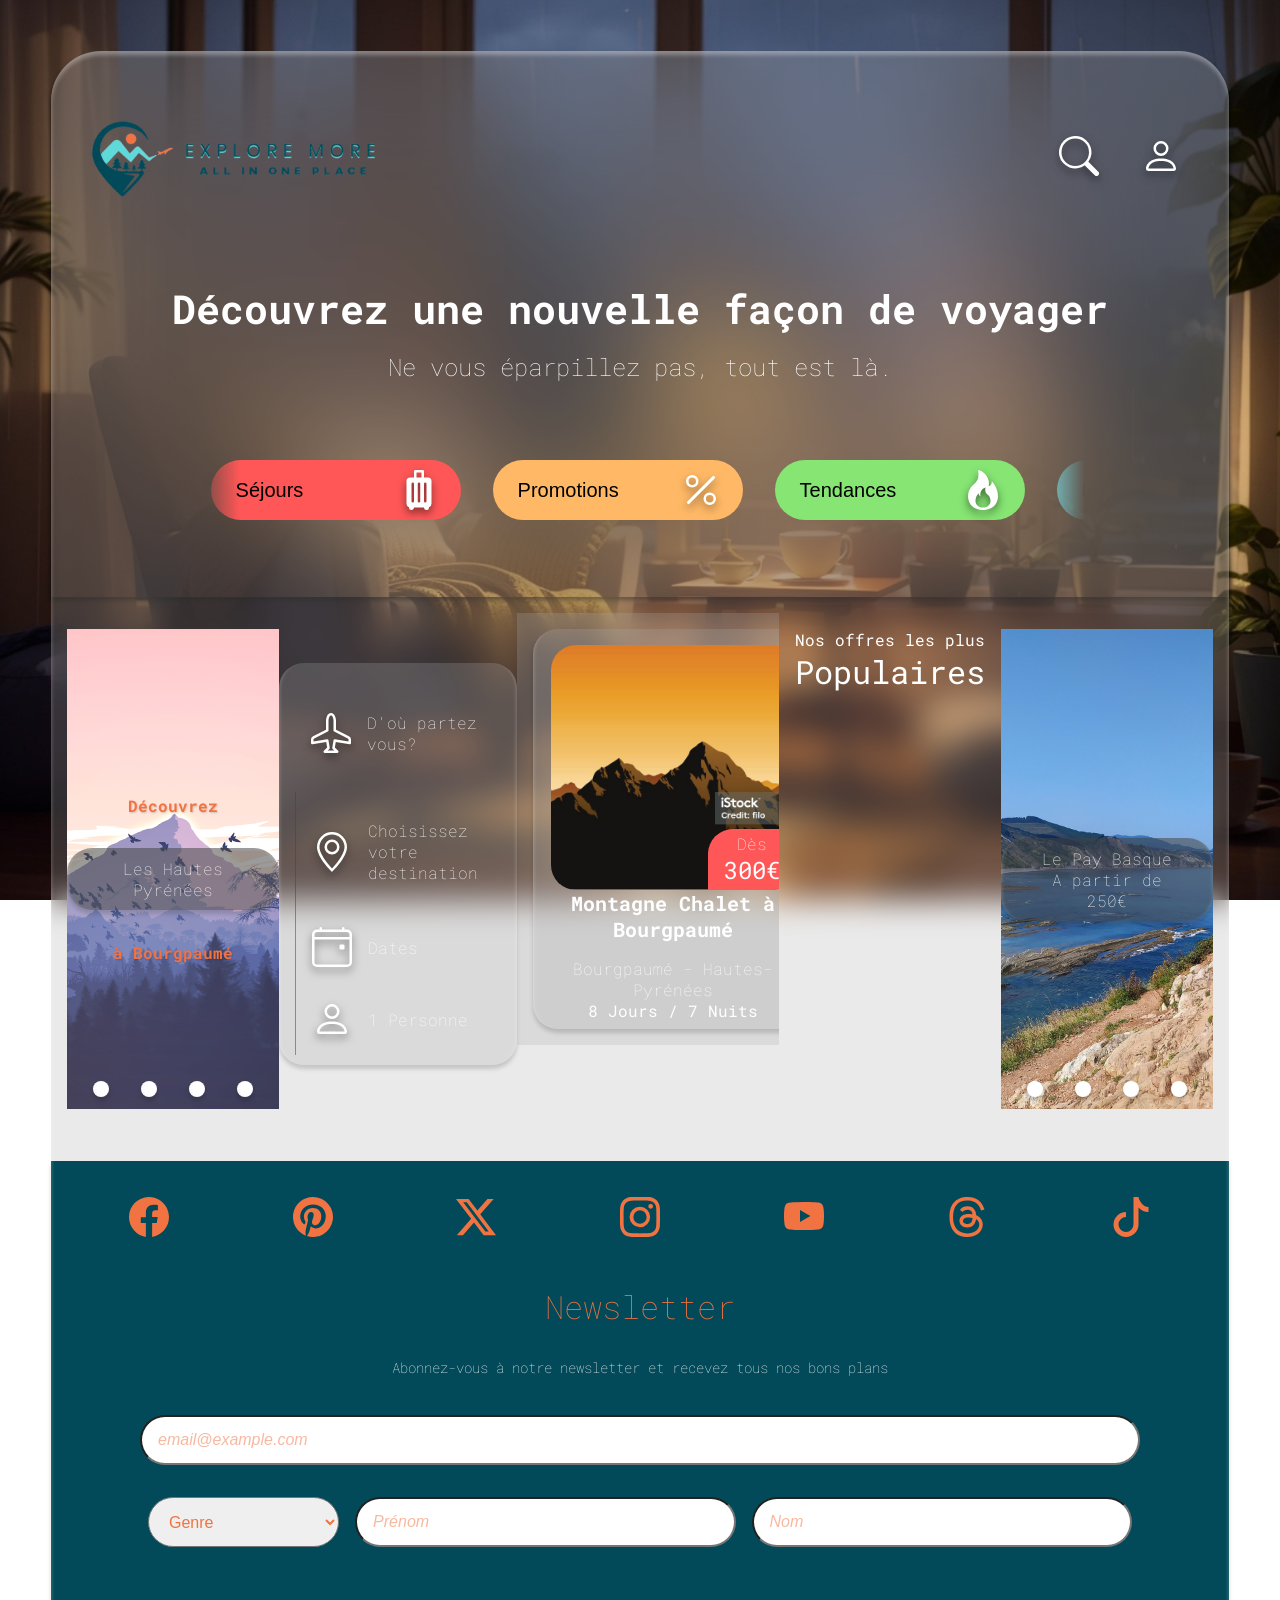
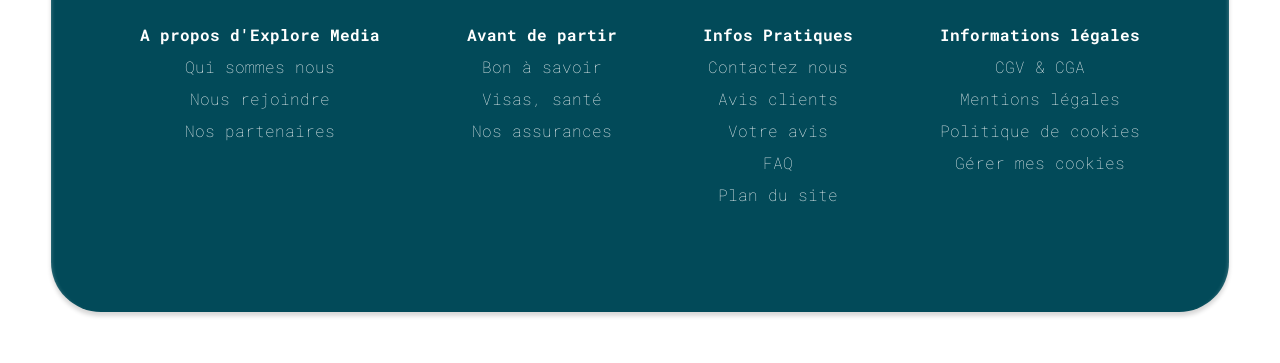
==== commit d1acb754: "Merge Tout Accueil complet + login" ====
--- a/index.html
+++ b/index.html
@@ -109,16 +109,55 @@
             <div class="Card">
                 <div class="CardImgDiv">
                     <img src="./images/istockphoto-96418914-1024x1024.jpg" alt="Image Card">
-                    <p>Dès <span class="TextLarger">300€</span></p>
-                </div>
-                <p class="CardTitre">Montagne Chalet à Bourgpaumé</p>
-                <p class="CardDescription">Bourgpaumé - Hautes-Pyrénées<br>8 Jours / 7 Nuits</p>
-            </div>
-
-        </div>
-        <div>
-            <div>Nos offres les plus</div>
-            <div>Populaires</div>
+                    <p>Dès <span class="TextLarge">300€</span></p>
+                </div>
+                <p class="CardTitre">Montagne Chalet à Bourgpaumé</p>
+                <p class="CardDescription">Bourgpaumé - Hautes-Pyrénées<br><span class="TextNormal">8 Jours / 7 Nuits</span></p>
+            </div>
+            <div class="Card">
+                <div class="CardImgDiv">
+                    <img src="./images/moinzon mountains-1412683_1920.png" alt="Image Card">
+                    <p>Dès <span class="TextLarge">300€</span></p>
+                </div>
+                <p class="CardTitre">Montagne Chalet à Bourgpaumé</p>
+                <p class="CardDescription">Bourgpaumé - Hautes-Pyrénées<br><span class="TextNormal">8 Jours / 7 Nuits</span></p>
+            </div>
+            <div class="Card">
+                <div class="CardImgDiv">
+                    <img src="./images/background-7277773_1920.jpg" alt="Image Card">
+                    <p>Dès <span class="TextLarge">300€</span></p>
+                </div>
+                <p class="CardTitre">Montagne Chalet à Bourgpaumé</p>
+                <p class="CardDescription">Bourgpaumé - Hautes-Pyrénées<br><span class="TextNormal">8 Jours / 7 Nuits</span></p>
+            </div>
+            <div class="Card">
+                <div class="CardImgDiv">
+                    <img src="./images/istockphoto-1872852649-1024x1024.jpg" alt="Image Card">
+                    <p>Dès <span class="TextLarge">300€</span></p>
+                </div>
+                <p class="CardTitre">Montagne Chalet à Bourgpaumé</p>
+                <p class="CardDescription">Bourgpaumé - Hautes-Pyrénées<br><span class="TextNormal">8 Jours / 7 Nuits</span></p>
+            </div>
+            <div class="Card">
+                <div class="CardImgDiv">
+                    <img src="./images/istockphoto-1783754915-1024x1024.jpg" alt="Image Card">
+                    <p>Dès <span class="TextLarge">300€</span></p>
+                </div>
+                <p class="CardTitre">Montagne Chalet à Bourgpaumé</p>
+                <p class="CardDescription">Bourgpaumé - Hautes-Pyrénées<br><span class="TextNormal">8 Jours / 7 Nuits</span></p>
+            </div>
+            <div class="Card">
+                <div class="CardImgDiv">
+                    <img src="./images/istockphoto-96418914-1024x1024.jpg" alt="Image Card">
+                    <p>Dès <span class="TextLarge">300€</span></p>
+                </div>
+                <p class="CardTitre">Montagne Chalet à Bourgpaumé</p>
+                <p class="CardDescription">Bourgpaumé - Hautes-Pyrénées<br><span class="TextNormal">8 Jours / 7 Nuits</span></p>
+            </div>
+        </div>
+        <div class="Titres">
+            <div class="TextNormal">Nos offres les plus</div>
+            <div class="TextLarger">Populaires</div>
         </div>
         <div class="Carousel">
             <div class="CarouselList">
@@ -209,7 +248,7 @@
             </ul>
         </div>
         <div id="payment">
-            <img src="./images/Capture.PNG" alt="">
+            <img src="./images/" alt="">
         </div>
     </footer>
 </body>
--- a/styles/style-em.css
+++ b/styles/style-em.css
@@ -20,7 +20,13 @@
 b {
     font-weight: bold;
 }
-
+.TextNormal {
+    font-weight: normal;
+}
+.TextLarge {
+    font-size: 1.5em;
+    font-weight: normal;
+}
 .TextLarger {
     font-size: 2em;
     font-weight: normal;
@@ -400,7 +406,191 @@
     #inscription{
         display: block;
     }
-    .container p{
+    .countainer p{
         display: none;
     }
+    #VacationSearchBar {
+        flex-direction: row;
+    }
+    #VacationSearchBar > div{
+        border-left: 1px solid var(--BackgroundColorDark);
+        width: auto;
+        flex: 1;
+    }
+    #VacationSearchBar > div:nth-child(1){
+        border-left: none;
+        flex: 2;
+    }
+    #VacationSearchBar > div:nth-child(2){
+        flex: 2;
+    }
+    .CardList {
+        grid-template-columns: 1fr 1fr 1fr;
+        width: 80%;
+        background-color: none;
+        background-color: #00000000;
+    }
+    
+}
+
+#VacationSearchBar {
+    display: flex;
+    justify-content: space-between;
+    align-items: center;
+    flex-direction: column;
+    box-sizing: border-box;
+    margin: 50px auto 80px auto;
+    width: 90%;
+    border-radius: 25px;
+    padding: 10px 16px 10px 16px;
+    box-shadow: inset 4px 0 4px -4px rgba(255,255,255,0.32), inset -4px 0 4px -4px rgba(255,255,255,0.32), 0px 4px 4px 0px rgba(0,0,0,0.16);
+    color: var(--TextColorBright);
+    background-color: var(--BackgroundColor);
+}
+#VacationSearchBar > div{
+    display: flex;
+    justify-content: start;
+    align-items: center;
+    width: 100%;
+}
+
+
+.CardList {
+    display: grid;
+    overflow-x: scroll;
+    grid-template-columns: 1fr 1fr 1fr 1fr 1fr 1fr;
+    width: 100%;
+    margin: auto;
+    gap: 32px;
+    margin-bottom: 100px;
+    background-color: var(--BackgroundColor);
+    padding: 16px;
+    box-sizing: border-box;
+}
+.Card {
+    margin: auto;
+    padding: 16px;
+    border-radius: 25px;
+    box-shadow: inset 4px 0 4px -4px rgba(255,255,255,0.32), inset -4px 0 4px -4px rgba(255,255,255,0.32), 0px 4px 4px 0px rgba(0,0,0,0.16);
+    color: var(--TextColorBright);
+    background-color: var(--BackgroundColor);
+    width: 280px;
+    height: 400px;
+    overflow: hidden;
+    box-sizing: border-box;
+}
+.Card:hover {
+    transition: background-color 0.1s linear;
+    background-color: var(--BackgroundColorDark);
+}
+.CardImgDiv {
+    margin: auto;
+    position: relative;
+    border-radius: 25px;
+    width: 245px;
+    height: 245px;
+    overflow: hidden;
+}
+.CardImgDiv > img {
+    position: absolute;
+    left: 0;
+    top: 0;
+    object-fit: cover;
+    width: 245px;
+    height: 245px;
+}
+.CardImgDiv > p {
+    position: absolute;
+    border-top-left-radius: 25px;
+    padding: 4px;
+    right: 0;
+    bottom: 0;
+    margin: 0;
+    width: 80px;
+    background-color: var(--ButtonColorRed);
+    text-align: center;
+}
+.Card > p {
+    margin: 0;
+    margin-bottom: 16px;
+    text-align: center;
+}
+.CardTitre {
+    font-size: 20px;
+    font-weight: bold;
+}
+
+
+
+.Carousel {
+    margin: auto;
+    overflow: hidden;
+    width: 90%;
+    position: relative;
+}
+.CarouselList {
+    display: flex;
+    overflow-x: scroll;
+    scrollbar-width: none;
+    scroll-snap-type: x mandatory;
+
+    scroll-behavior: smooth;
+}
+.CarouselSlide {
+    flex-shrink: 0;
+    width: 100%;
+    height: 500px;
+    position: relative;
+}
+.CarouselSlide > img {
+    width: 100%;
+    height: 96%;
+    object-fit: cover;
+}
+.CarouselSlide > div {
+    display: flex;
+    align-items: center;
+    justify-content: center;
+    flex-direction: column;
+    position: absolute;
+    left: 0;
+    top: 0;
+    width: 100%;
+    height: 100%;
+    text-align: center;
+}
+.CarouselSlideText {
+    font-weight: bold;
+    text-shadow: rgba(0,0,0,0.16) 1px 1px 2px;
+    color: var(--TextColorBrightOrange);
+}
+.CarouselSlideMiddleText {
+    background-color: var(--BackgroundColorDark);
+    border-radius: 25px;
+    padding: 10px 32px 10px 32px;
+    box-shadow: inset 4px 0 4px -4px rgba(255,255,255,0.32), inset -4px 0 4px -4px rgba(255,255,255,0.32), 0px 4px 4px 0px rgba(0,0,0,0.16);
+    color: var(--TextColorBright);
+}
+.CarouselButtonList {
+    display: flex;
+    justify-content: center;
+    align-items: center;
+    width: 100%;
+    position: absolute;
+    bottom: 16px;
+    left: 0;
+}
+.CarouselButtonList > a {
+    background-color: var(--TextColorBright);
+    margin: 16px;
+    width: 16px;
+    height: 16px;
+    border-radius: 50%;
+    box-shadow: inset 4px 0 4px -4px rgba(255,255,255,0.32), inset -4px 0 4px -4px rgba(255,255,255,0.32), 0px 4px 4px 0px rgba(0,0,0,0.16);
+    
+}
+
+.Titres {
+    text-align: center;
+    margin: 16px;
 }
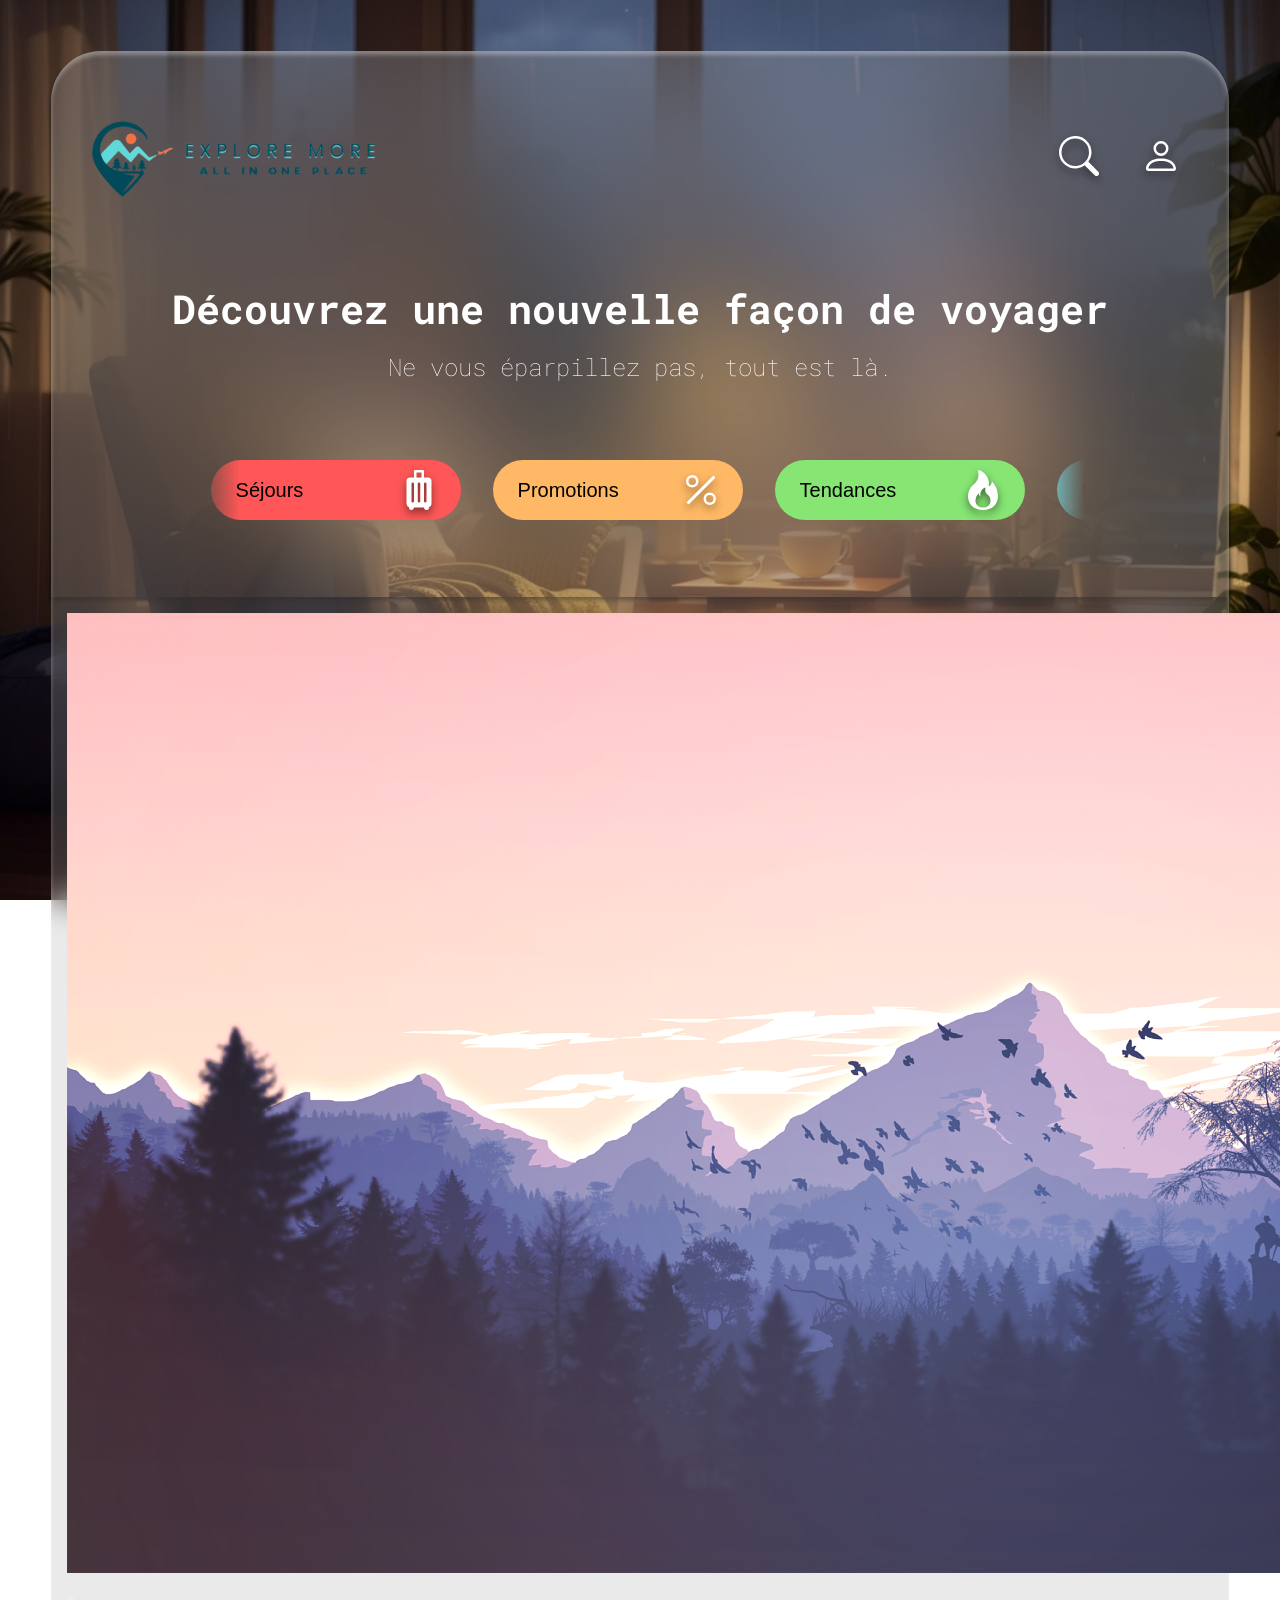
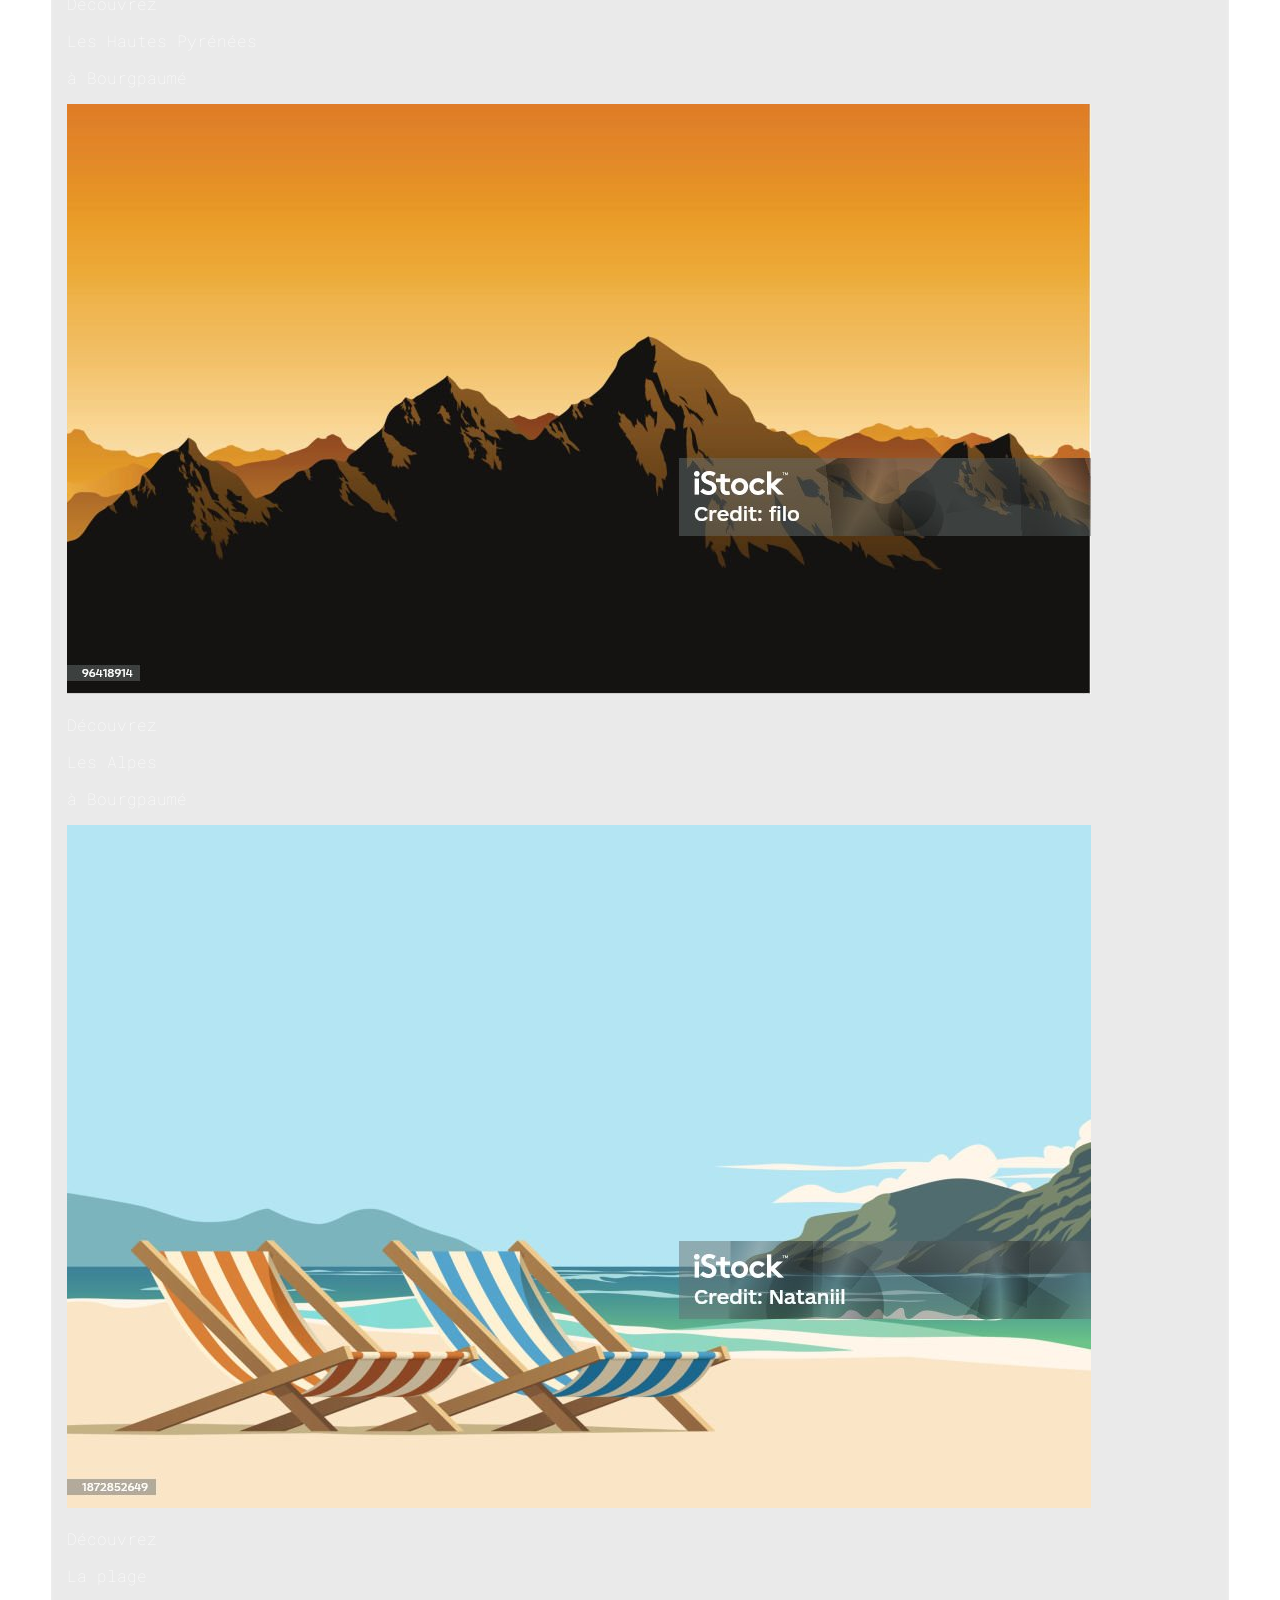
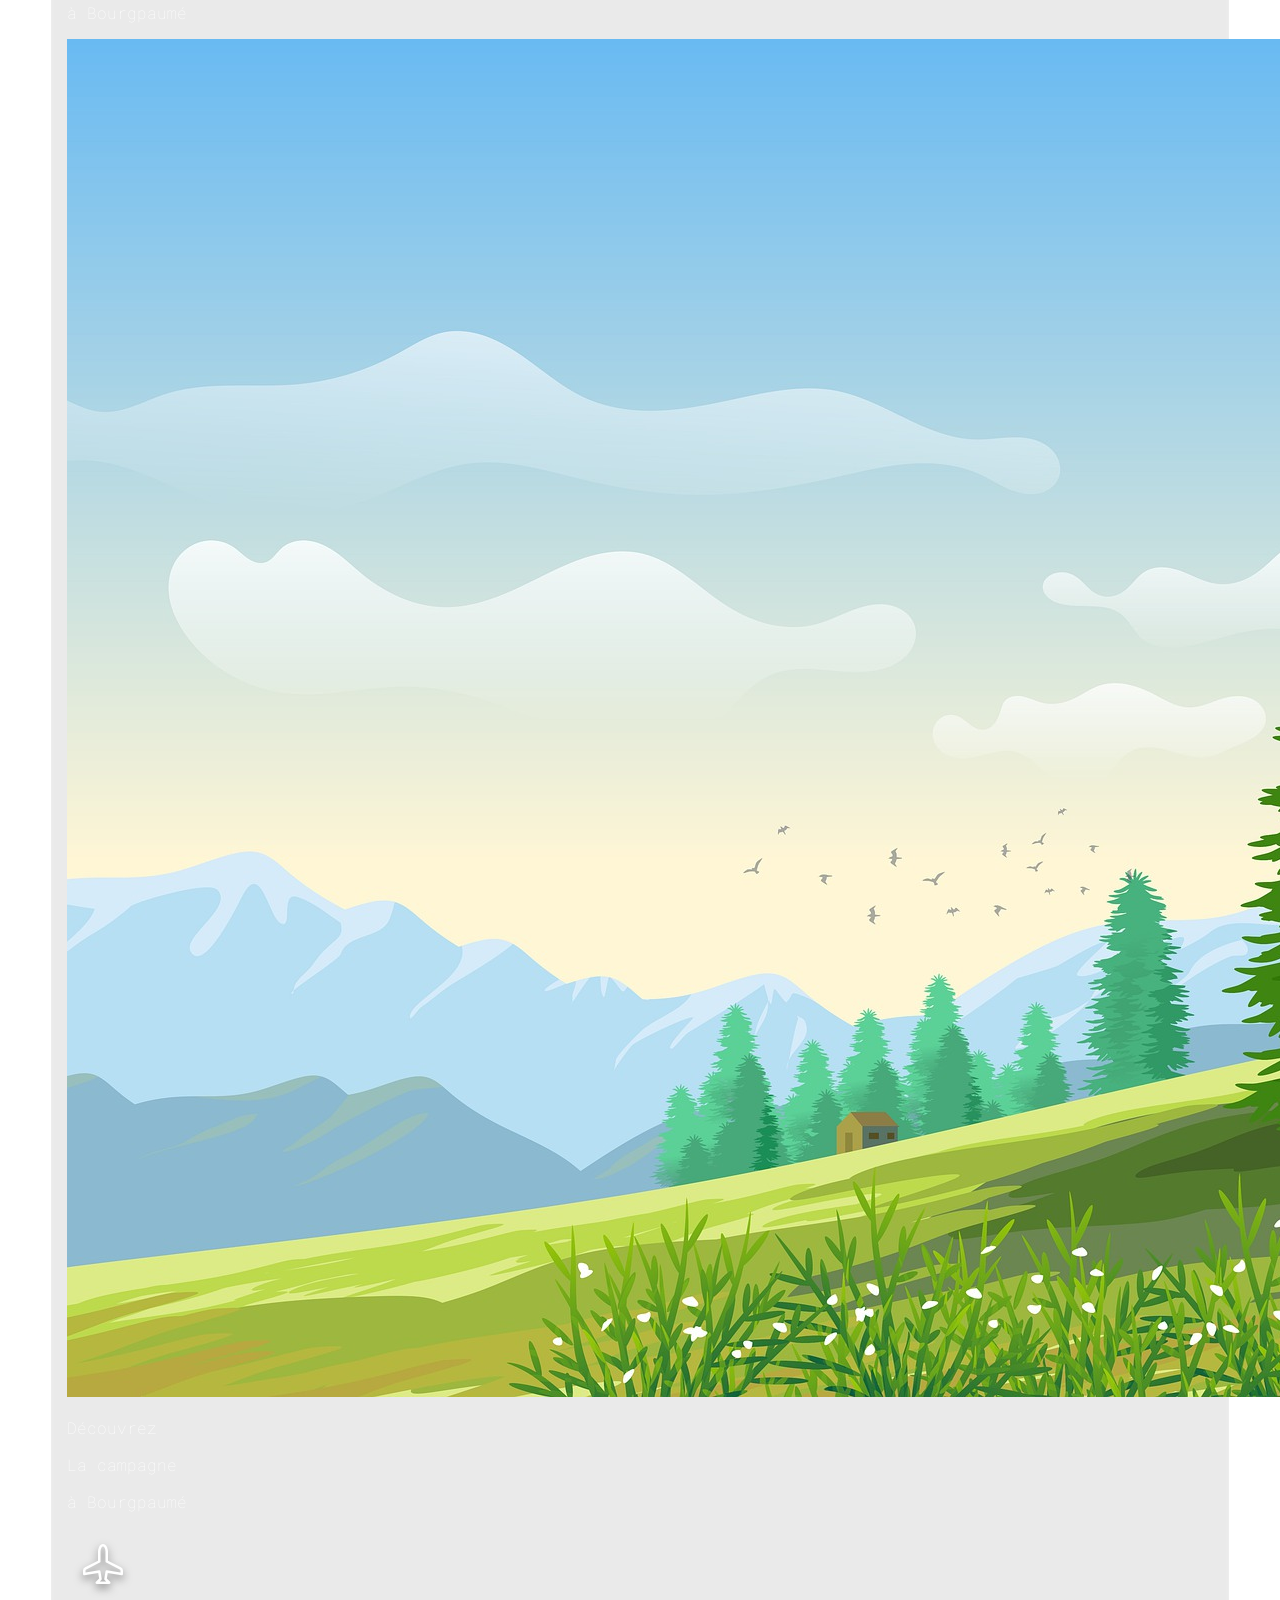
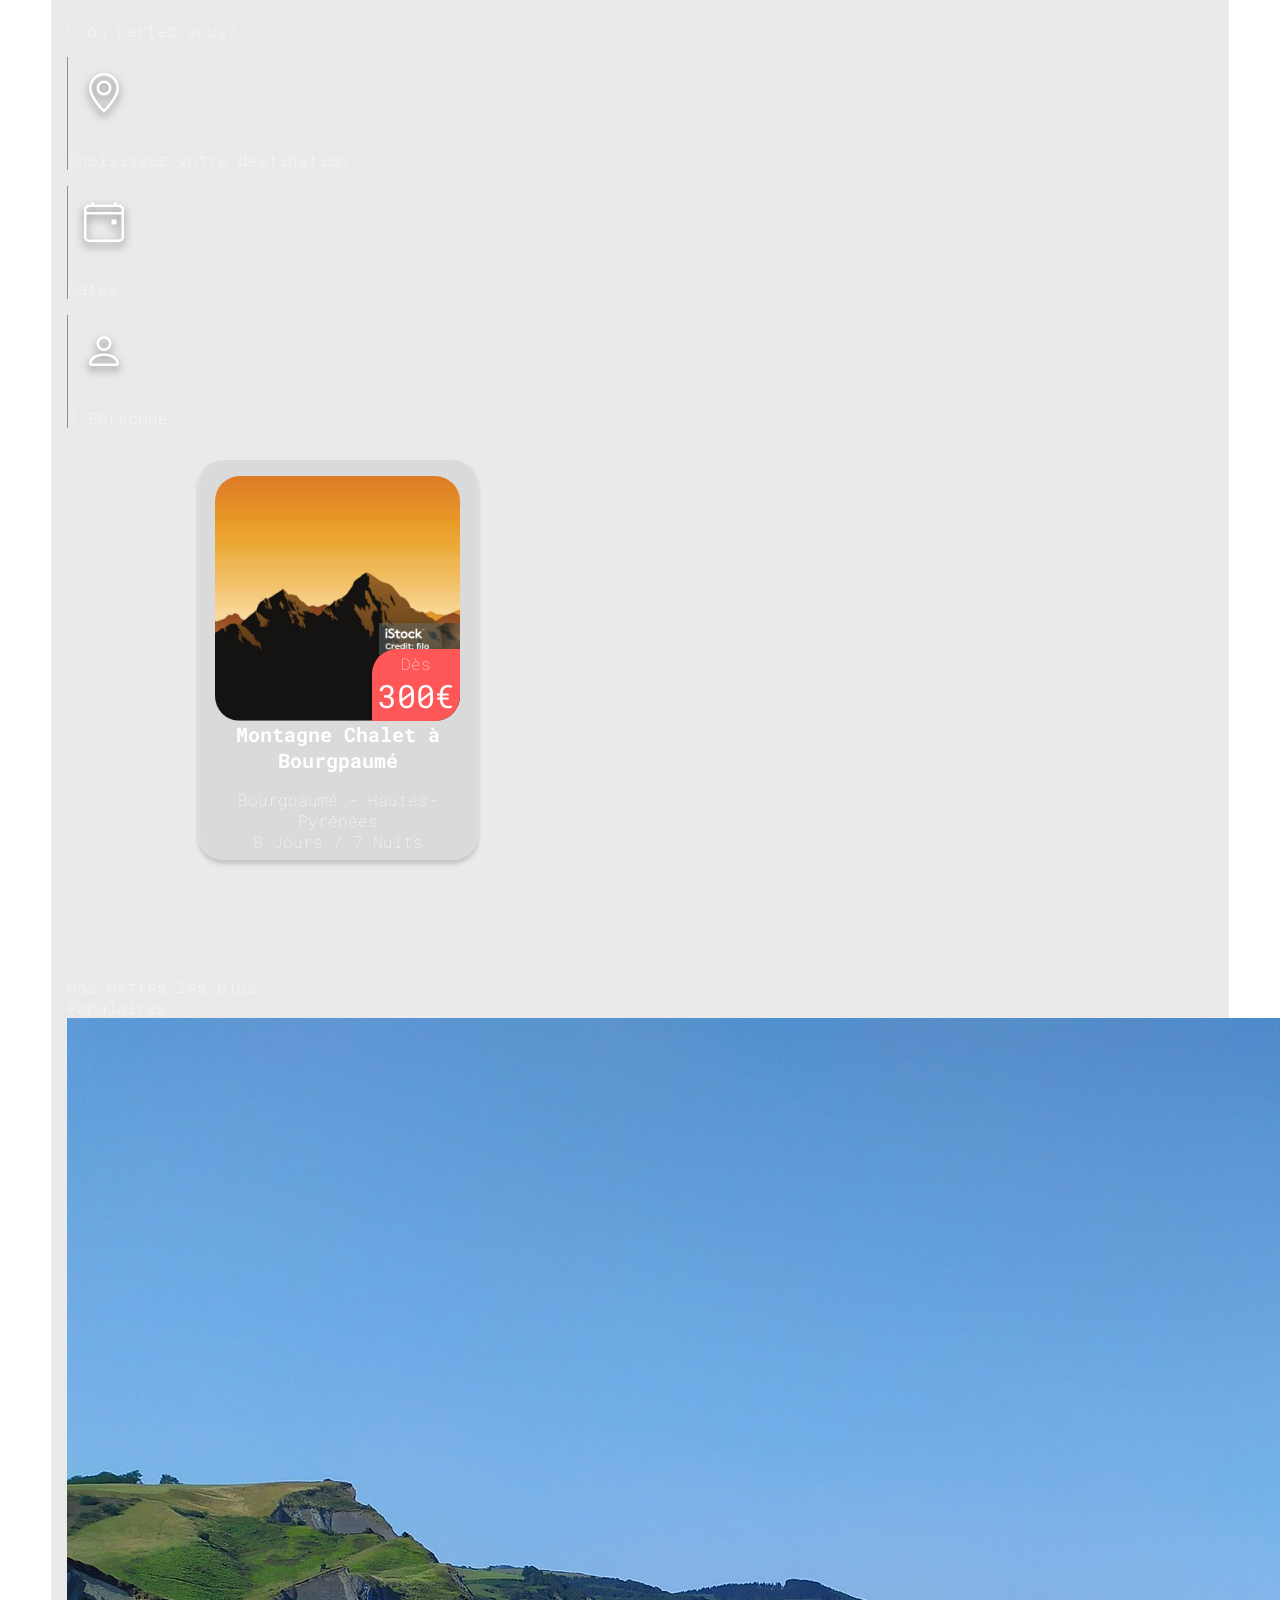
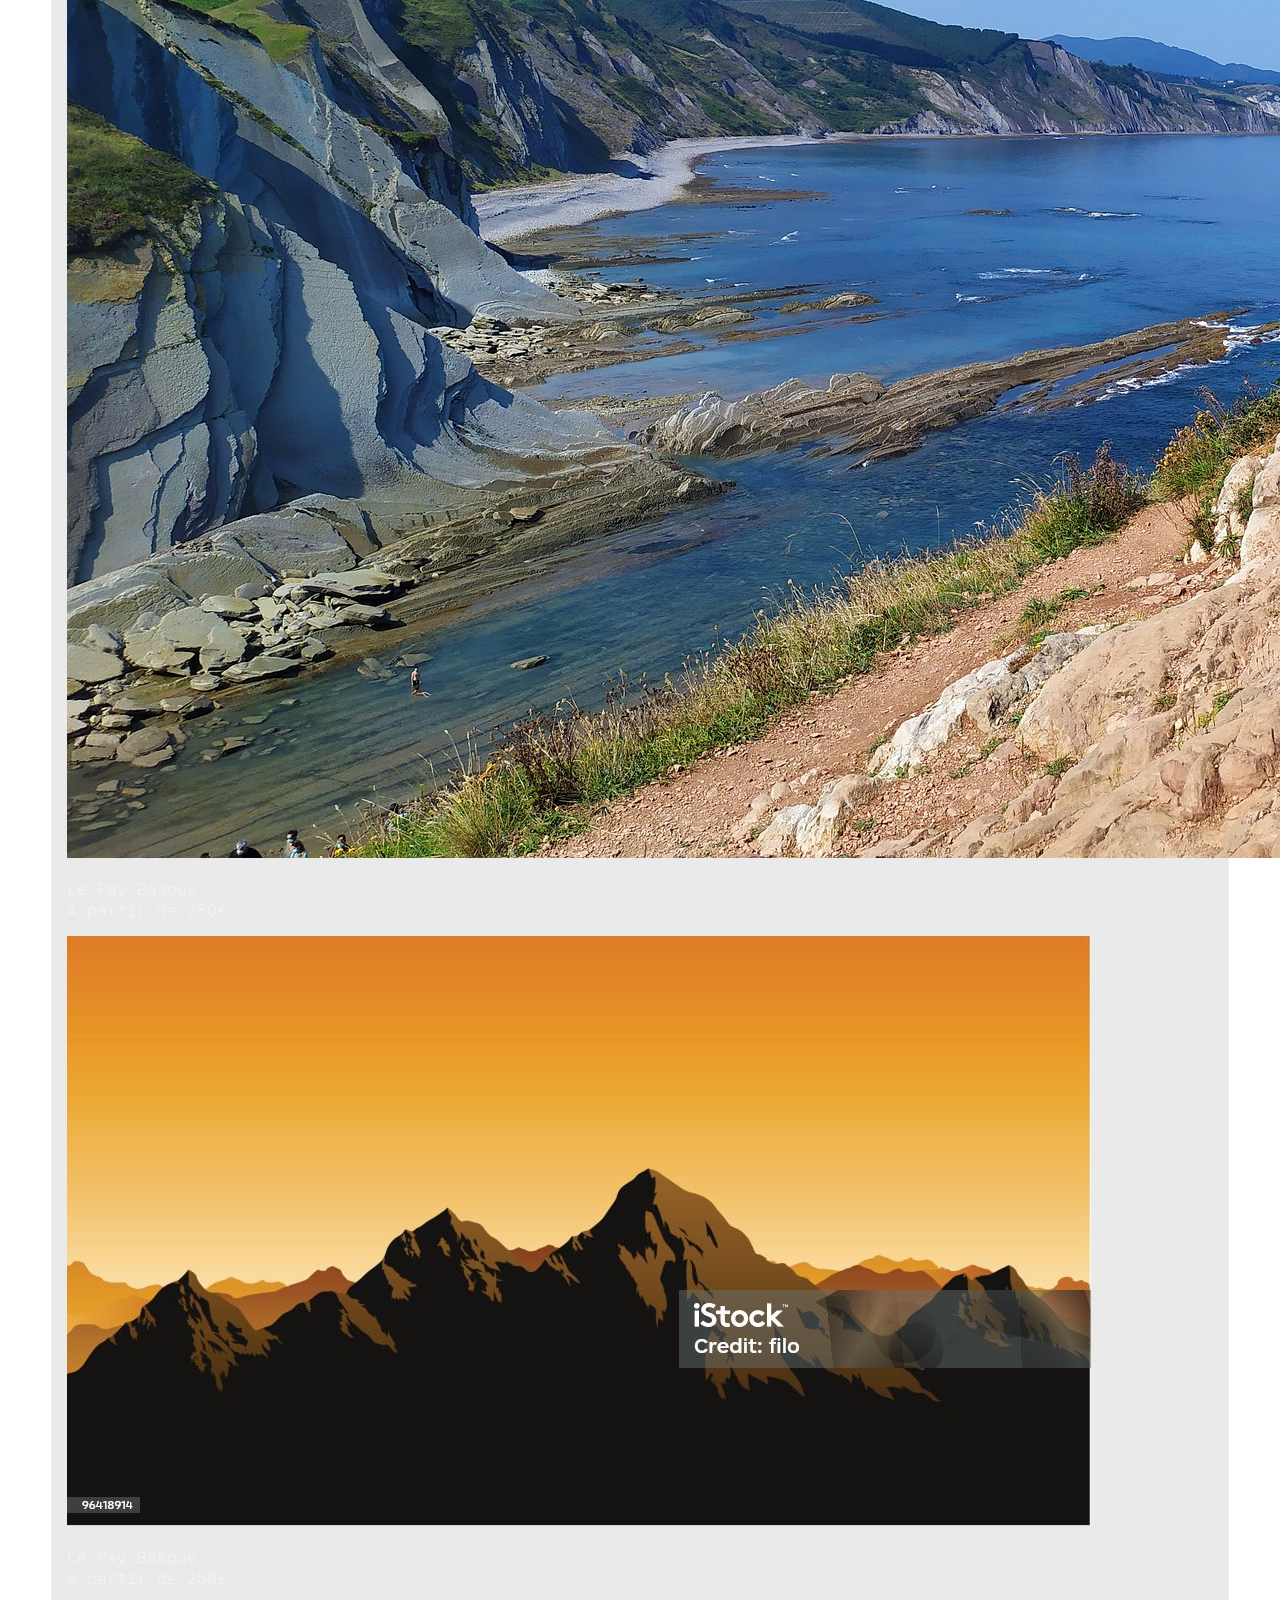
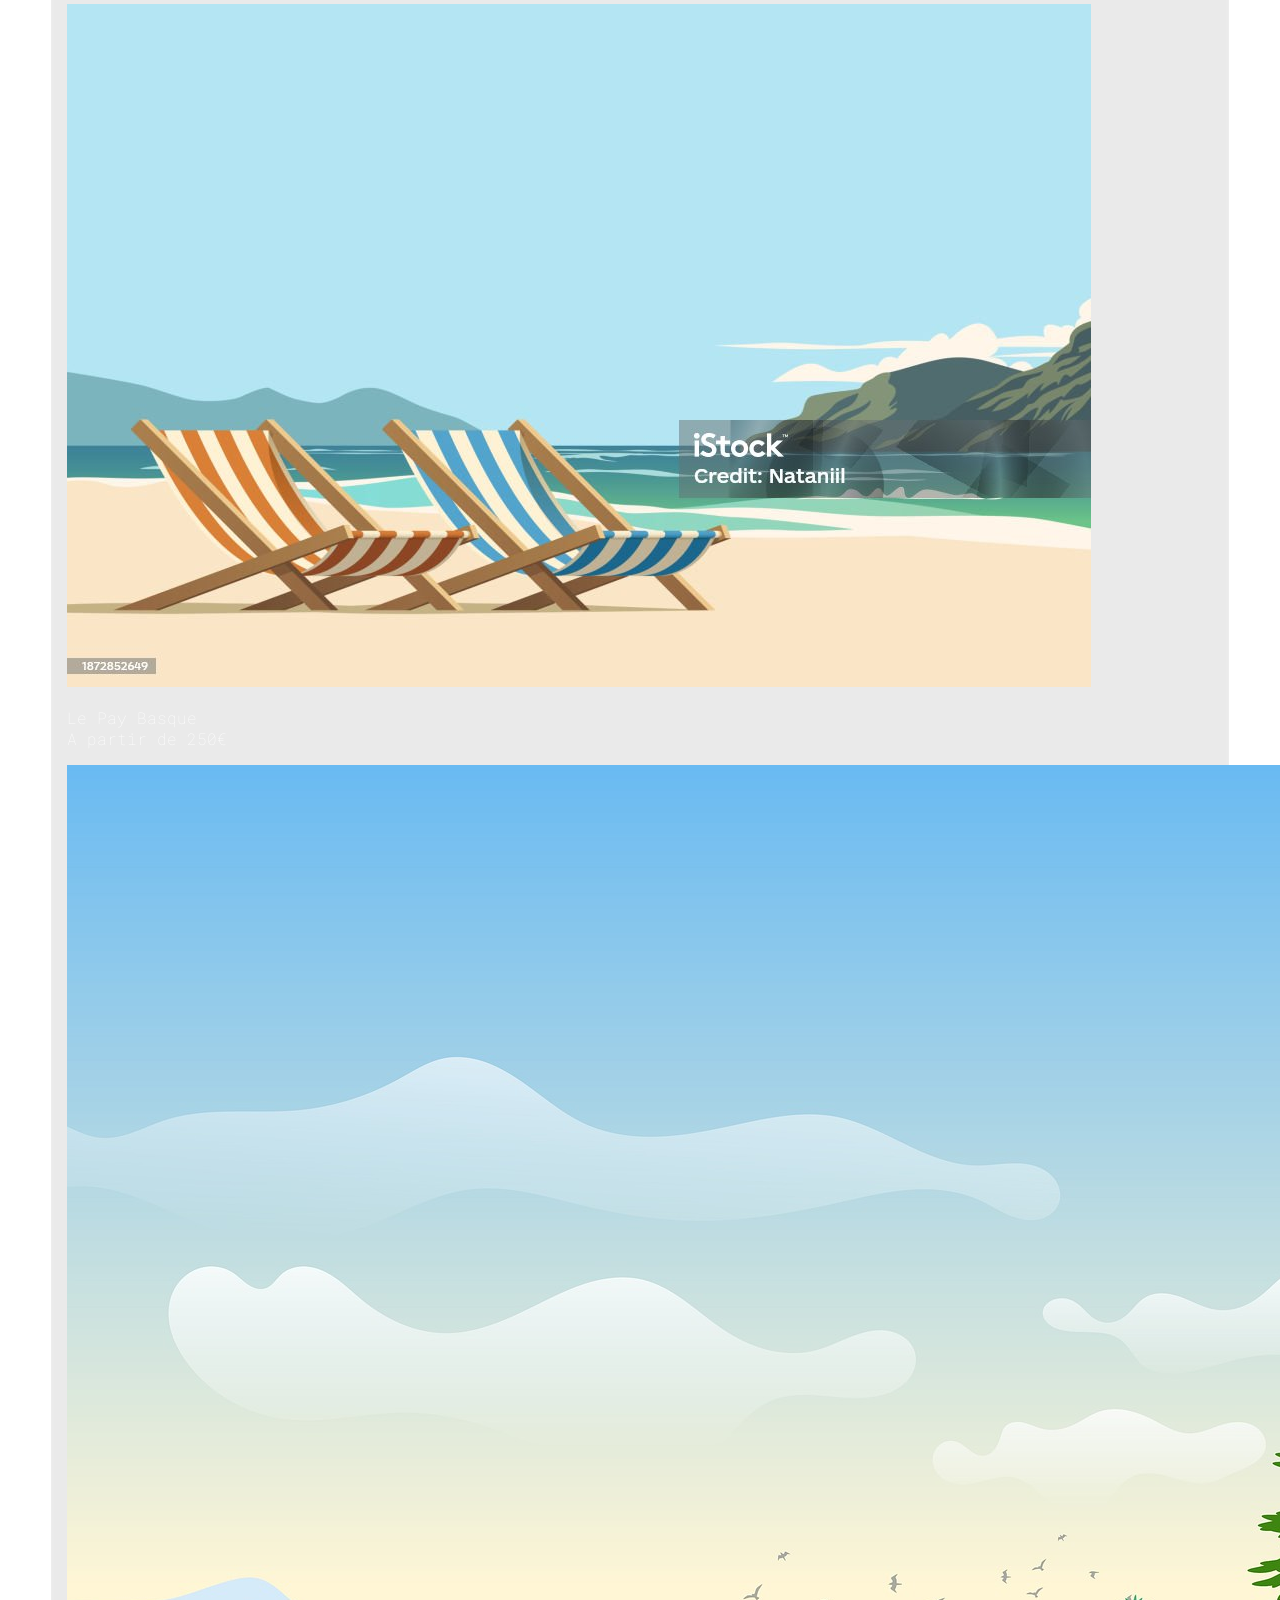
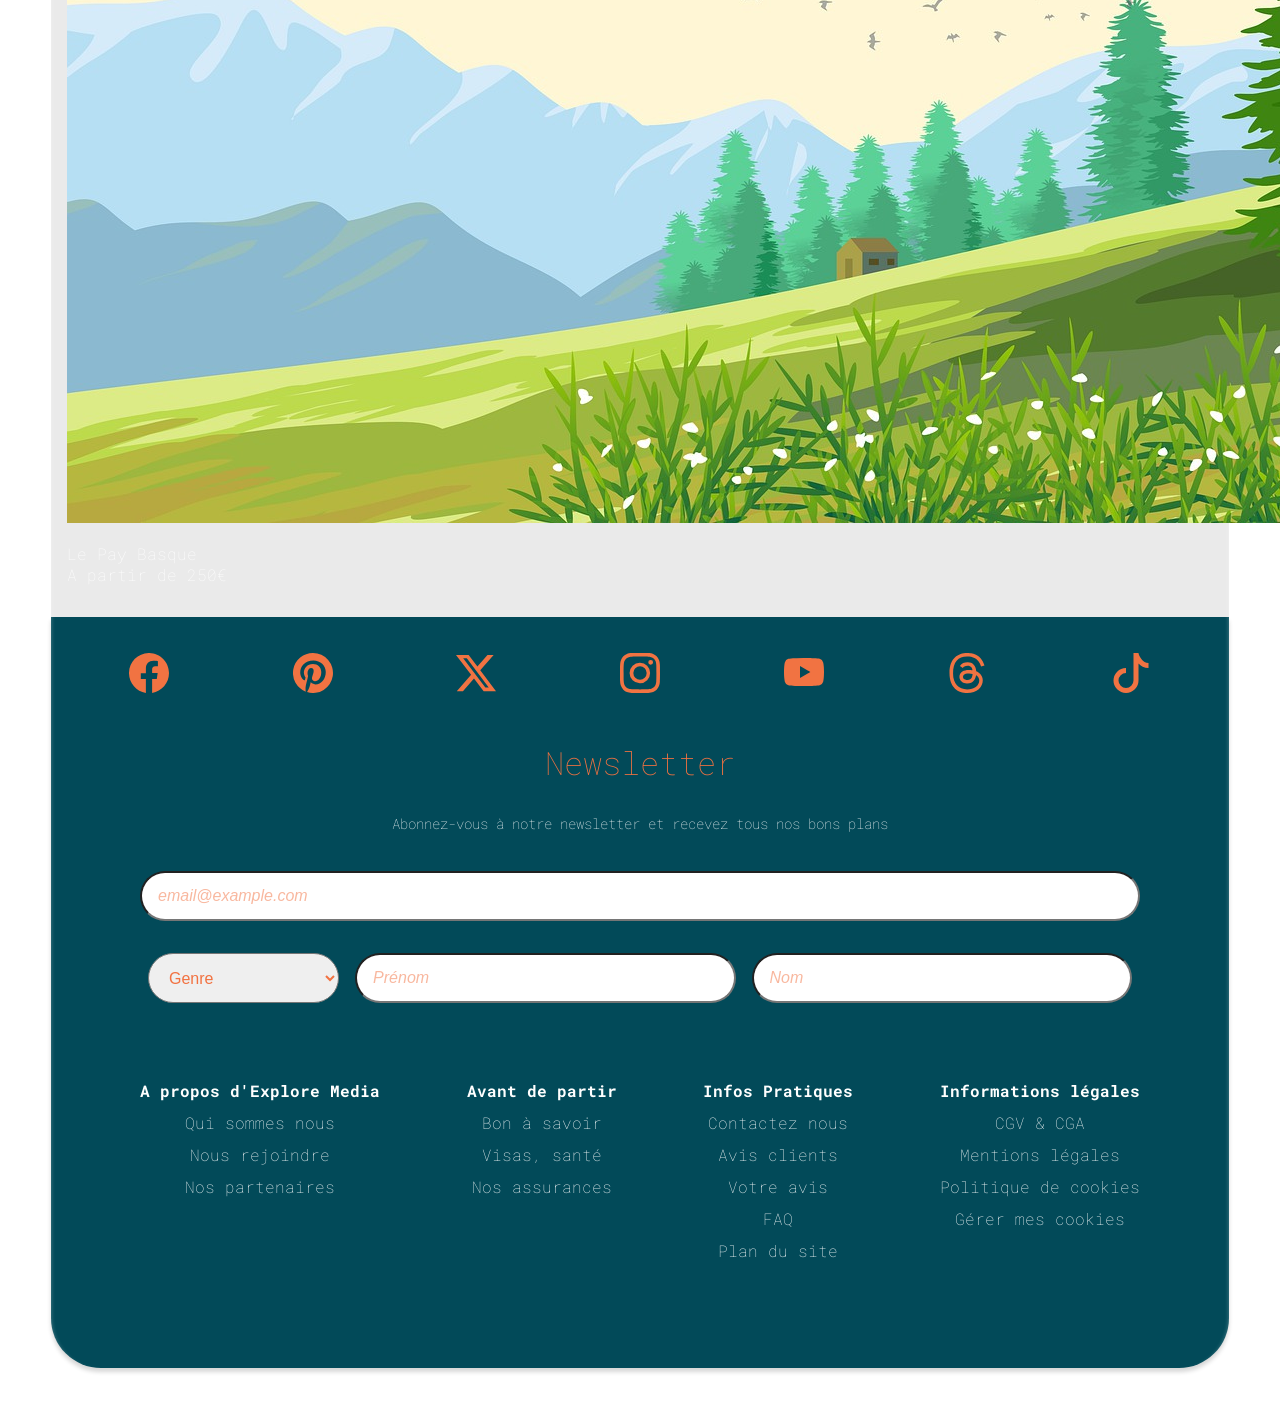
==== commit f8cc2881: "fin de la page rando (manque le menu déroulant)" ====
--- a/index.html
+++ b/index.html
@@ -109,55 +109,16 @@
             <div class="Card">
                 <div class="CardImgDiv">
                     <img src="./images/istockphoto-96418914-1024x1024.jpg" alt="Image Card">
-                    <p>Dès <span class="TextLarge">300€</span></p>
+                    <p>Dès <span class="TextLarger">300€</span></p>
                 </div>
                 <p class="CardTitre">Montagne Chalet à Bourgpaumé</p>
-                <p class="CardDescription">Bourgpaumé - Hautes-Pyrénées<br><span class="TextNormal">8 Jours / 7 Nuits</span></p>
-            </div>
-            <div class="Card">
-                <div class="CardImgDiv">
-                    <img src="./images/moinzon mountains-1412683_1920.png" alt="Image Card">
-                    <p>Dès <span class="TextLarge">300€</span></p>
-                </div>
-                <p class="CardTitre">Montagne Chalet à Bourgpaumé</p>
-                <p class="CardDescription">Bourgpaumé - Hautes-Pyrénées<br><span class="TextNormal">8 Jours / 7 Nuits</span></p>
-            </div>
-            <div class="Card">
-                <div class="CardImgDiv">
-                    <img src="./images/background-7277773_1920.jpg" alt="Image Card">
-                    <p>Dès <span class="TextLarge">300€</span></p>
-                </div>
-                <p class="CardTitre">Montagne Chalet à Bourgpaumé</p>
-                <p class="CardDescription">Bourgpaumé - Hautes-Pyrénées<br><span class="TextNormal">8 Jours / 7 Nuits</span></p>
-            </div>
-            <div class="Card">
-                <div class="CardImgDiv">
-                    <img src="./images/istockphoto-1872852649-1024x1024.jpg" alt="Image Card">
-                    <p>Dès <span class="TextLarge">300€</span></p>
-                </div>
-                <p class="CardTitre">Montagne Chalet à Bourgpaumé</p>
-                <p class="CardDescription">Bourgpaumé - Hautes-Pyrénées<br><span class="TextNormal">8 Jours / 7 Nuits</span></p>
-            </div>
-            <div class="Card">
-                <div class="CardImgDiv">
-                    <img src="./images/istockphoto-1783754915-1024x1024.jpg" alt="Image Card">
-                    <p>Dès <span class="TextLarge">300€</span></p>
-                </div>
-                <p class="CardTitre">Montagne Chalet à Bourgpaumé</p>
-                <p class="CardDescription">Bourgpaumé - Hautes-Pyrénées<br><span class="TextNormal">8 Jours / 7 Nuits</span></p>
-            </div>
-            <div class="Card">
-                <div class="CardImgDiv">
-                    <img src="./images/istockphoto-96418914-1024x1024.jpg" alt="Image Card">
-                    <p>Dès <span class="TextLarge">300€</span></p>
-                </div>
-                <p class="CardTitre">Montagne Chalet à Bourgpaumé</p>
-                <p class="CardDescription">Bourgpaumé - Hautes-Pyrénées<br><span class="TextNormal">8 Jours / 7 Nuits</span></p>
-            </div>
-        </div>
-        <div class="Titres">
-            <div class="TextNormal">Nos offres les plus</div>
-            <div class="TextLarger">Populaires</div>
+                <p class="CardDescription">Bourgpaumé - Hautes-Pyrénées<br>8 Jours / 7 Nuits</p>
+            </div>
+
+        </div>
+        <div>
+            <div>Nos offres les plus</div>
+            <div>Populaires</div>
         </div>
         <div class="Carousel">
             <div class="CarouselList">
--- a/styles/style-em.css
+++ b/styles/style-em.css
@@ -20,13 +20,7 @@
 b {
     font-weight: bold;
 }
-.TextNormal {
-    font-weight: normal;
-}
-.TextLarge {
-    font-size: 1.5em;
-    font-weight: normal;
-}
+
 .TextLarger {
     font-size: 2em;
     font-weight: normal;
@@ -176,7 +170,6 @@
 
     padding: 16px;
     box-sizing: border-box;
-    display: flex;
 }
 
 
@@ -362,78 +355,7 @@
     margin-bottom: 80px;
 }
 
-@media (min-width: 768px) {
-    body {
-        padding: 4%;
-    }
-    img.Icon {
-        width: 40px;
-        height: 40px;
-        margin: 16px;
-    }
-    img.IconButton {
-        width: 40px;
-        height: 40px;
-        margin: 16px;
-    }
-    header {
-        padding: 2em;
-        gap: 16px;
-    }
-    .HeaderLine {
-        height: 150px;
-    }
-    .HeaderLine:nth-child(1) > :nth-child(1) {
-        display:none;
-    }
-    .HeaderLine:nth-child(n+2) {
-        display:flex;
-    }
-    #HeaderLogo{
-        width: 300px;
-        height: 100px;
-    }
-    #FooterNewsletter{
-       max-width: 1000px;
-       width: 90%;
-    }
-    #FooterMention{
-        flex-direction: row;
-        align-items: start;
-        max-width: 1000px;
-        width: 90%;
-    }
-    #inscription{
-        display: block;
-    }
-    .countainer p{
-        display: none;
-    }
-    #VacationSearchBar {
-        flex-direction: row;
-    }
-    #VacationSearchBar > div{
-        border-left: 1px solid var(--BackgroundColorDark);
-        width: auto;
-        flex: 1;
-    }
-    #VacationSearchBar > div:nth-child(1){
-        border-left: none;
-        flex: 2;
-    }
-    #VacationSearchBar > div:nth-child(2){
-        flex: 2;
-    }
-    .CardList {
-        grid-template-columns: 1fr 1fr 1fr;
-        width: 80%;
-        background-color: none;
-        background-color: #00000000;
-    }
-    
-}
-
-#VacationSearchBar {
+#simpleSearchBar {
     display: flex;
     justify-content: space-between;
     align-items: center;
@@ -445,16 +367,21 @@
     padding: 10px 16px 10px 16px;
     box-shadow: inset 4px 0 4px -4px rgba(255,255,255,0.32), inset -4px 0 4px -4px rgba(255,255,255,0.32), 0px 4px 4px 0px rgba(0,0,0,0.16);
     color: var(--TextColorBright);
-    background-color: var(--BackgroundColor);
-}
-#VacationSearchBar > div{
-    display: flex;
-    justify-content: start;
-    align-items: center;
-    width: 100%;
-}
-
-
+    background-color: var(--BackgroundColorDark);
+}
+#simpleSearchBar > div{
+    display: flex;
+    justify-content: space-between;
+    align-items: center;
+    width: 100%;
+}
+#simpleSearchBar input{
+    flex: 1;
+    background-color: #00000000;
+    border: none;
+    font-size: 20px;
+    color: var(--TextColorBright);
+}
 .CardList {
     display: grid;
     overflow-x: scroll;
@@ -519,78 +446,104 @@
     font-size: 20px;
     font-weight: bold;
 }
-
-
-
-.Carousel {
+.trekInfos{
+    display: flex;
+    /* flex-direction: column; */
+    width: 90%;
+    margin: auto auto 70px auto;  
+}
+
+#description div{
+    display: flex;
+    justify-content: space-between;
+    margin: 50px;
+
+}
+#description > *{
+    margin: 50px;
+}
+#description h2{
     margin: auto;
-    overflow: hidden;
+    text-align: center;
+}
+#topologie{
+    display: flex;
+    flex-direction: column;
     width: 90%;
-    position: relative;
-}
-.CarouselList {
-    display: flex;
-    overflow-x: scroll;
-    scrollbar-width: none;
-    scroll-snap-type: x mandatory;
-
-    scroll-behavior: smooth;
-}
-.CarouselSlide {
-    flex-shrink: 0;
-    width: 100%;
-    height: 500px;
-    position: relative;
-}
-.CarouselSlide > img {
-    width: 100%;
-    height: 96%;
-    object-fit: cover;
-}
-.CarouselSlide > div {
-    display: flex;
-    align-items: center;
-    justify-content: center;
-    flex-direction: column;
-    position: absolute;
-    left: 0;
-    top: 0;
-    width: 100%;
-    height: 100%;
-    text-align: center;
-}
-.CarouselSlideText {
-    font-weight: bold;
-    text-shadow: rgba(0,0,0,0.16) 1px 1px 2px;
-    color: var(--TextColorBrightOrange);
-}
-.CarouselSlideMiddleText {
-    background-color: var(--BackgroundColorDark);
-    border-radius: 25px;
-    padding: 10px 32px 10px 32px;
-    box-shadow: inset 4px 0 4px -4px rgba(255,255,255,0.32), inset -4px 0 4px -4px rgba(255,255,255,0.32), 0px 4px 4px 0px rgba(0,0,0,0.16);
-    color: var(--TextColorBright);
-}
-.CarouselButtonList {
-    display: flex;
-    justify-content: center;
-    align-items: center;
-    width: 100%;
-    position: absolute;
-    bottom: 16px;
-    left: 0;
-}
-.CarouselButtonList > a {
-    background-color: var(--TextColorBright);
-    margin: 16px;
-    width: 16px;
-    height: 16px;
-    border-radius: 50%;
-    box-shadow: inset 4px 0 4px -4px rgba(255,255,255,0.32), inset -4px 0 4px -4px rgba(255,255,255,0.32), 0px 4px 4px 0px rgba(0,0,0,0.16);
-    
-}
-
-.Titres {
-    text-align: center;
-    margin: 16px;
+    margin: auto auto 70px auto;
+}
+
+#topologie img{
+    border-radius: 50px;
+}
+
+@media (min-width: 768px) {
+    body {
+        padding: 4%;
+    }
+    img.Icon {
+        width: 40px;
+        height: 40px;
+        margin: 16px;
+    }
+    img.IconButton {
+        width: 40px;
+        height: 40px;
+        margin: 16px;
+    }
+    header {
+        padding: 2em;
+        gap: 16px;
+    }
+    .HeaderLine {
+        height: 150px;
+    }
+    .HeaderLine:nth-child(1) > :nth-child(1) {
+        display:none;
+    }
+    .HeaderLine:nth-child(n+2) {
+        display:flex;
+    }
+    #HeaderLogo{
+        width: 300px;
+        height: 100px;
+    }
+    #FooterNewsletter{
+       max-width: 1000px;
+       width: 90%;
+    }
+    #FooterMention{
+        flex-direction: row;
+        align-items: start;
+        max-width: 1000px;
+        width: 90%;
+    }
+    #inscription{
+        display: block;
+    }
+    .container p{
+        display: none;
+    }
+    #VacationSearchBar {
+        flex-direction: row;
+    }
+    #VacationSearchBar > div{
+        border-left: 1px solid var(--BackgroundColorDark);
+        width: auto;
+        flex: 1;
+    }
+    #VacationSearchBar > div:nth-child(1){
+        border-left: none;
+        flex: 2;
+    }
+    #VacationSearchBar > div:nth-child(2){
+        flex: 2;
+    }
+    .CardList {
+        grid-template-columns: 1fr 1fr 1fr;
+        width: 80%;
+        background-color: none;
+        background-color: #00000000;
+        overflow: hidden;
+    }
 }
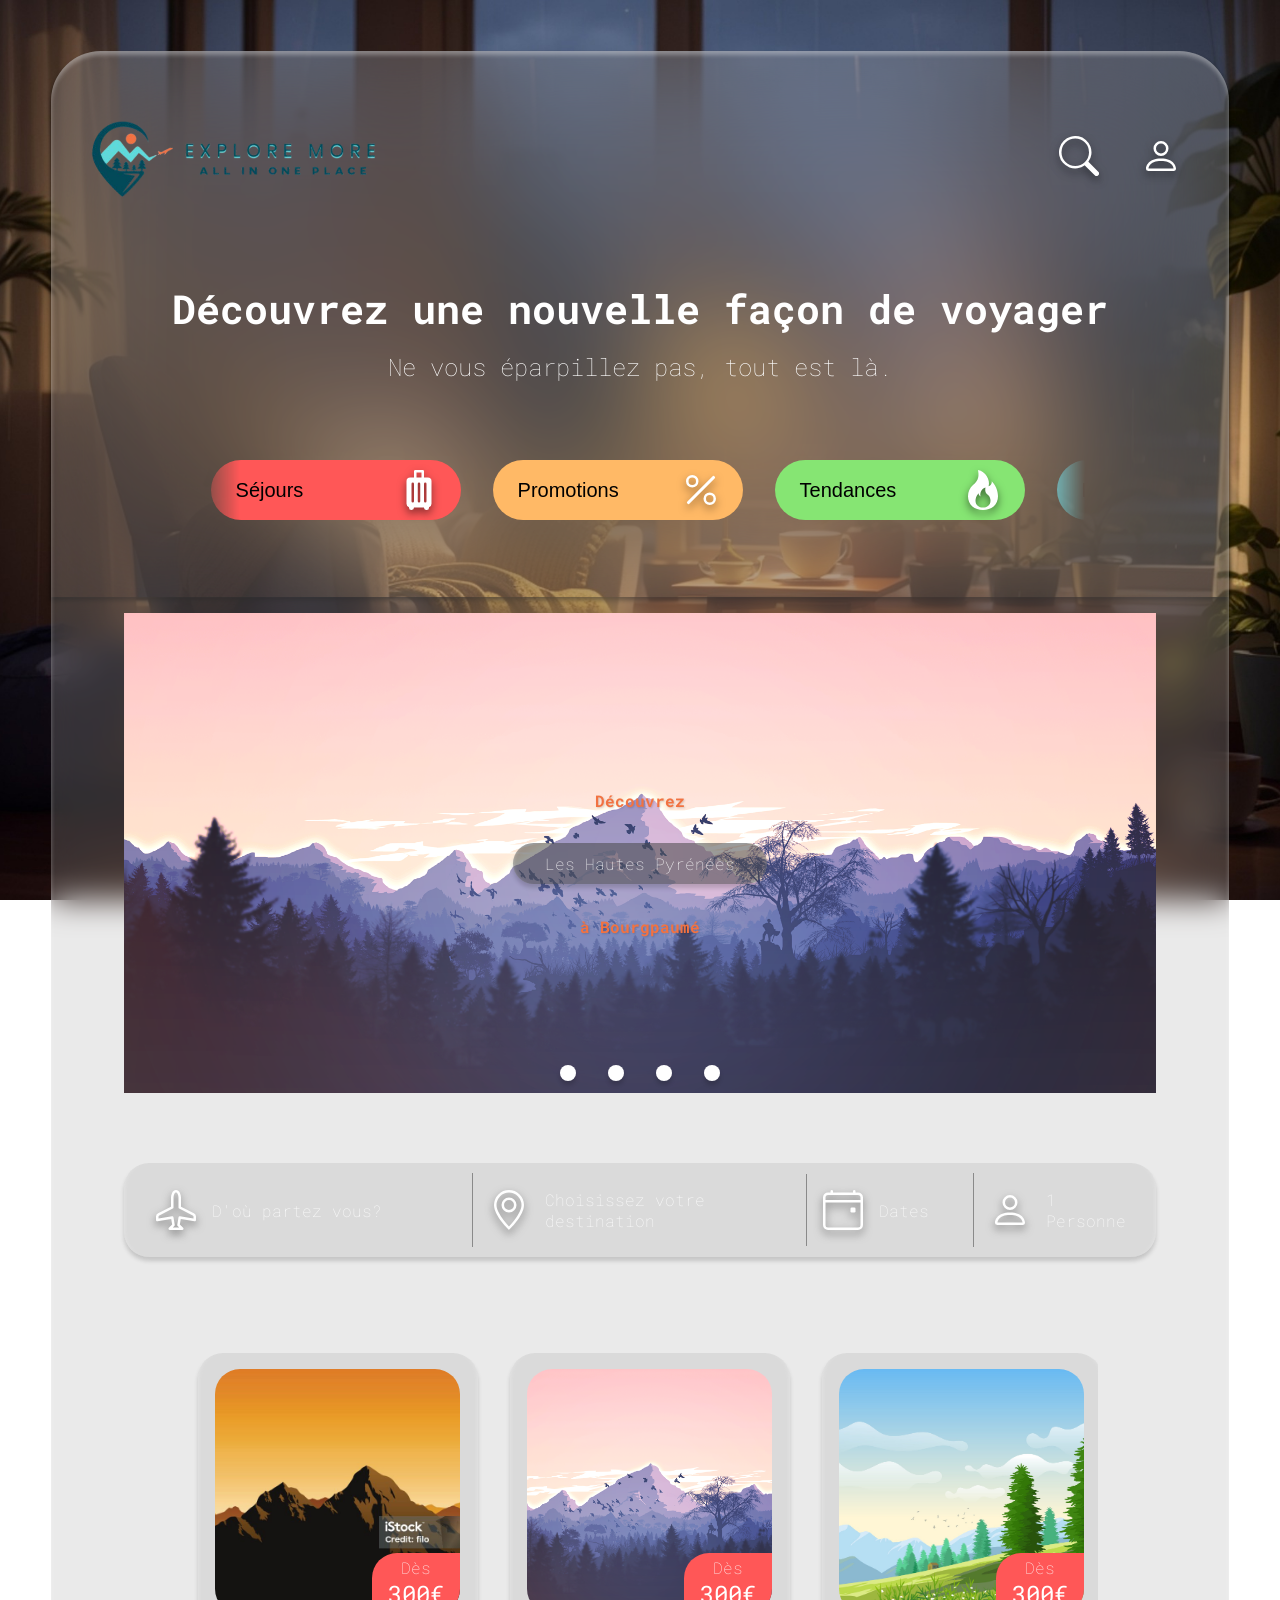
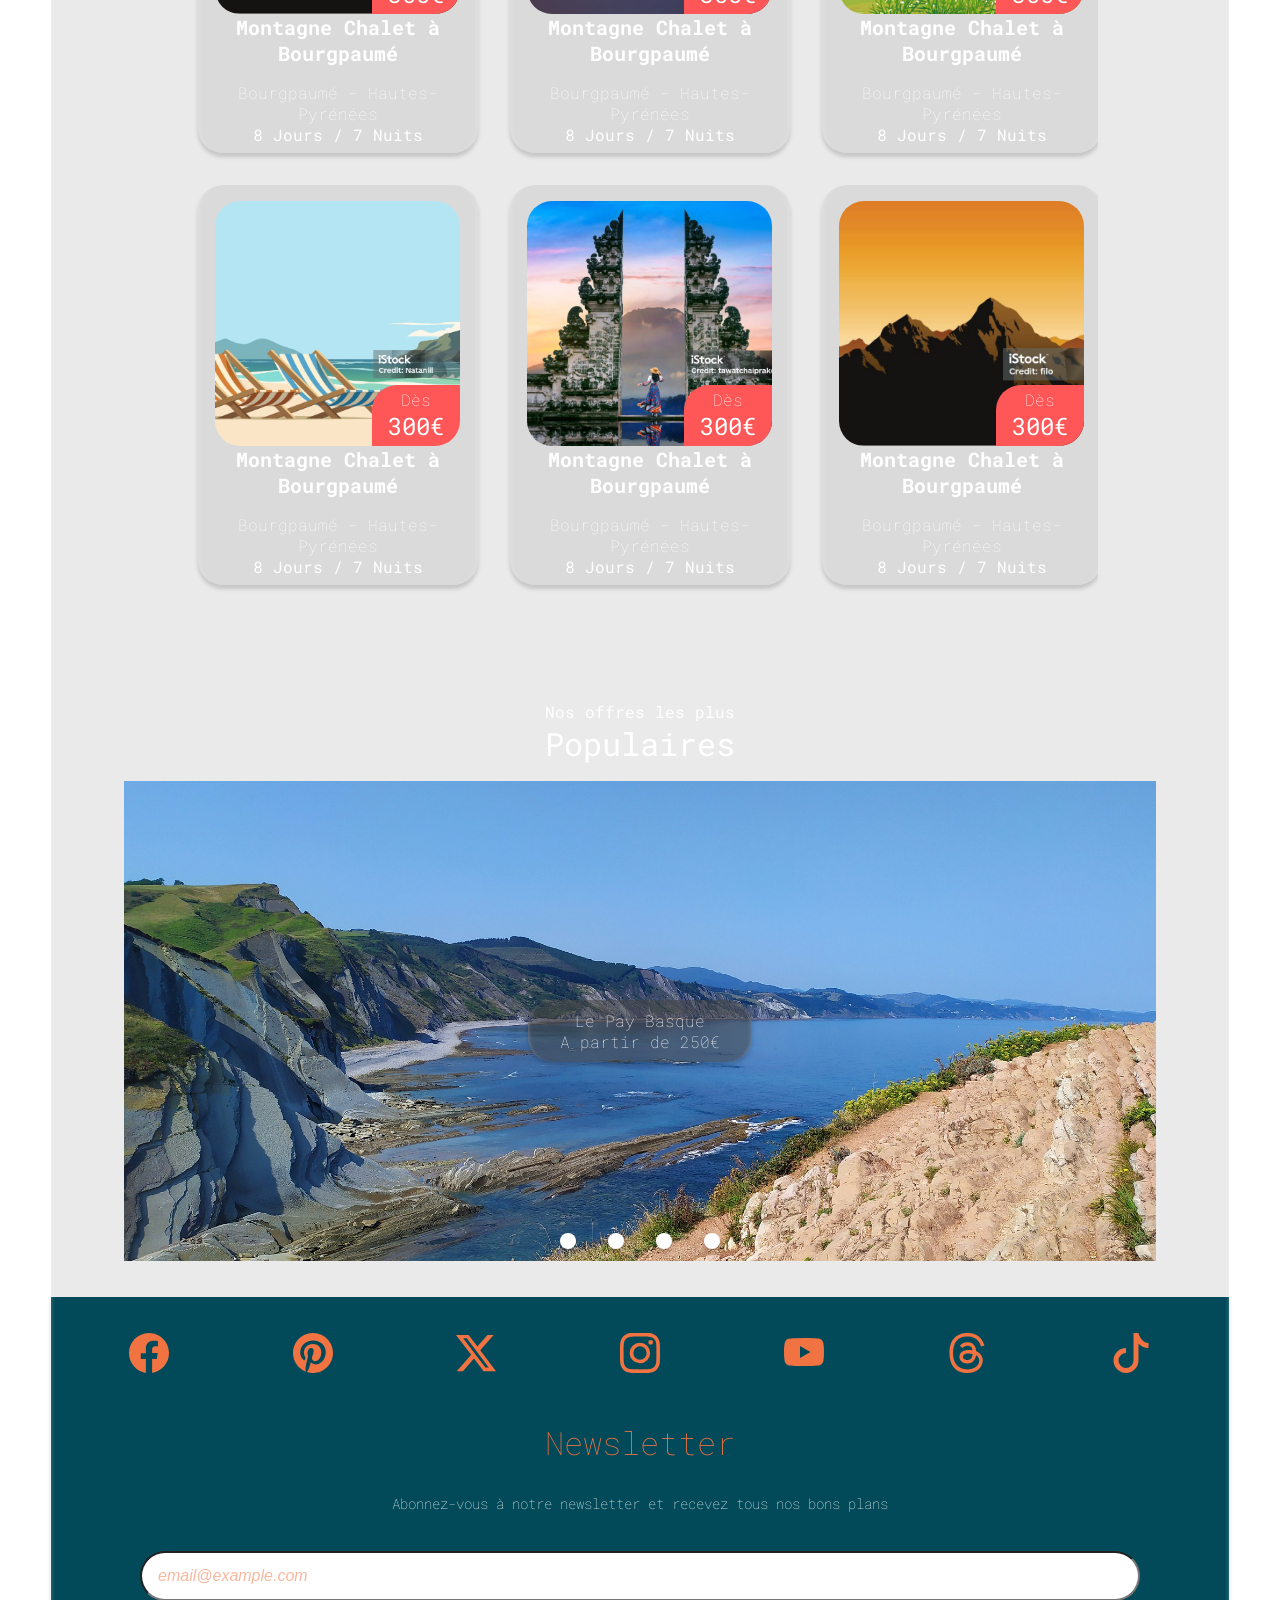
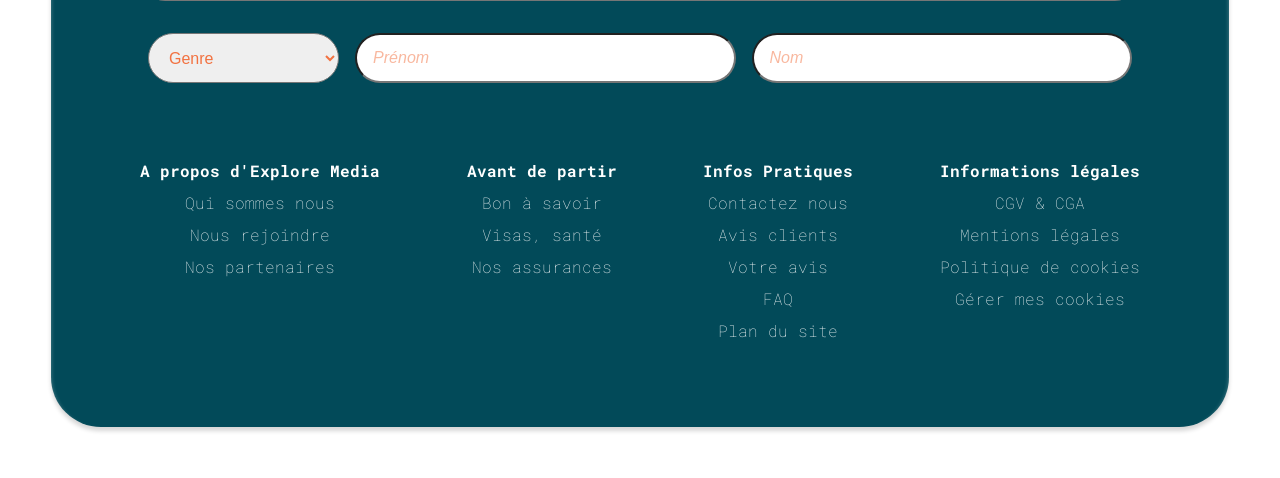
==== commit 5cf69191: "Footer Liste responsive" ====
--- a/index.html
+++ b/index.html
@@ -109,16 +109,55 @@
             <div class="Card">
                 <div class="CardImgDiv">
                     <img src="./images/istockphoto-96418914-1024x1024.jpg" alt="Image Card">
-                    <p>Dès <span class="TextLarger">300€</span></p>
-                </div>
-                <p class="CardTitre">Montagne Chalet à Bourgpaumé</p>
-                <p class="CardDescription">Bourgpaumé - Hautes-Pyrénées<br>8 Jours / 7 Nuits</p>
-            </div>
-
-        </div>
-        <div>
-            <div>Nos offres les plus</div>
-            <div>Populaires</div>
+                    <p>Dès <span class="TextLarge">300€</span></p>
+                </div>
+                <p class="CardTitre">Montagne Chalet à Bourgpaumé</p>
+                <p class="CardDescription">Bourgpaumé - Hautes-Pyrénées<br><span class="TextNormal">8 Jours / 7 Nuits</span></p>
+            </div>
+            <div class="Card">
+                <div class="CardImgDiv">
+                    <img src="./images/moinzon mountains-1412683_1920.png" alt="Image Card">
+                    <p>Dès <span class="TextLarge">300€</span></p>
+                </div>
+                <p class="CardTitre">Montagne Chalet à Bourgpaumé</p>
+                <p class="CardDescription">Bourgpaumé - Hautes-Pyrénées<br><span class="TextNormal">8 Jours / 7 Nuits</span></p>
+            </div>
+            <div class="Card">
+                <div class="CardImgDiv">
+                    <img src="./images/background-7277773_1920.jpg" alt="Image Card">
+                    <p>Dès <span class="TextLarge">300€</span></p>
+                </div>
+                <p class="CardTitre">Montagne Chalet à Bourgpaumé</p>
+                <p class="CardDescription">Bourgpaumé - Hautes-Pyrénées<br><span class="TextNormal">8 Jours / 7 Nuits</span></p>
+            </div>
+            <div class="Card">
+                <div class="CardImgDiv">
+                    <img src="./images/istockphoto-1872852649-1024x1024.jpg" alt="Image Card">
+                    <p>Dès <span class="TextLarge">300€</span></p>
+                </div>
+                <p class="CardTitre">Montagne Chalet à Bourgpaumé</p>
+                <p class="CardDescription">Bourgpaumé - Hautes-Pyrénées<br><span class="TextNormal">8 Jours / 7 Nuits</span></p>
+            </div>
+            <div class="Card">
+                <div class="CardImgDiv">
+                    <img src="./images/istockphoto-1783754915-1024x1024.jpg" alt="Image Card">
+                    <p>Dès <span class="TextLarge">300€</span></p>
+                </div>
+                <p class="CardTitre">Montagne Chalet à Bourgpaumé</p>
+                <p class="CardDescription">Bourgpaumé - Hautes-Pyrénées<br><span class="TextNormal">8 Jours / 7 Nuits</span></p>
+            </div>
+            <div class="Card">
+                <div class="CardImgDiv">
+                    <img src="./images/istockphoto-96418914-1024x1024.jpg" alt="Image Card">
+                    <p>Dès <span class="TextLarge">300€</span></p>
+                </div>
+                <p class="CardTitre">Montagne Chalet à Bourgpaumé</p>
+                <p class="CardDescription">Bourgpaumé - Hautes-Pyrénées<br><span class="TextNormal">8 Jours / 7 Nuits</span></p>
+            </div>
+        </div>
+        <div class="Titres">
+            <div class="TextNormal">Nos offres les plus</div>
+            <div class="TextLarger">Populaires</div>
         </div>
         <div class="Carousel">
             <div class="CarouselList">
@@ -179,7 +218,7 @@
                 <input type="text" placeholder="Nom">
             </div>
         </div>
-        <div id="FooterMention">
+        <div id="FooterMentionDesktop">
             <ul>
                 <li><b>A propos d'Explore Media</b></li>
                 <li>Qui sommes nous</li>
@@ -208,6 +247,35 @@
                 <li>Gérer mes cookies</li>
             </ul>
         </div>
+        <div id="FooterMentionMobile">
+            <details>
+                <summary><b>A propos d'Explore Media</b></summary>
+                <p>Qui sommes nous</p>
+                <p>Nous rejoindre</p>
+                <p>Nos partenaires</p>
+            </details>
+            <details>
+                <summary><b>Avant de partir</b></summary>
+                <p>Bon à savoir</p>
+                <p>Visas, santé</p>
+                <p>Nos assurances</p>
+            </details>
+            <details>
+                <summary><b>Infos Pratiques</b></summary>
+                <p>Contactez nous</p>
+                <p>Avis clients</p>
+                <p>Votre avis</p>
+                <p>FAQ</p>
+                <p>Plan du site</p>
+            </details>
+            <details>
+                <summary><b>Informations légales</b></summary>
+                <p>CGV & CGA</p>
+                <p>Mentions légales</p>
+                <p>Politique de cookies</p>
+                <p>Gérer mes cookies</p>
+            </details>
+        </div>
         <div id="payment">
             <img src="./images/" alt="">
         </div>
--- a/styles/style-em.css
+++ b/styles/style-em.css
@@ -20,7 +20,13 @@
 b {
     font-weight: bold;
 }
-
+.TextNormal {
+    font-weight: normal;
+}
+.TextLarge {
+    font-size: 1.5em;
+    font-weight: normal;
+}
 .TextLarger {
     font-size: 2em;
     font-weight: normal;
@@ -253,34 +259,59 @@
     width: 40%;
 }
 
-#FooterMention{
-    display: flex;
-    flex-direction: column;
-    justify-content: space-between;
-    align-items: center;
-    width: 100%;
-}
-/* Déplacé les règles ul/li sur le footer*/
-#FooterMention li{
+#FooterMentionMobile{
+    text-align: center;
+    width: 100%;
+}
+#FooterMentionMobile details{
+    margin-bottom: 32px;
+}
+#FooterMentionMobile details > summary {
+    list-style: none;
+    position: relative;
+    width: auto;
+    max-width: 320px;
+    margin: auto;
+}
+#FooterMentionMobile details > summary::after {
+    position: absolute;
+    right: 0%;
+    content: ' ►';
+}
+#FooterMentionMobile details[open] summary:after {
+    position: absolute;
+    right: 0%;
+    content: " ▼";
+}
+
+#FooterMentionDesktop {
+    display: none;
+    justify-content: space-between;
+    flex-direction: row;
+    align-items: start;
+    max-width: 1000px;
+    width: 90%;
+}
+#FooterMentionDesktop li{
     list-style-type: none;
 }
-
-#FooterMention ul{
-    display: flex;
-    flex-direction: column;
-    align-items: center;
+#FooterMentionDesktop ul{
+    text-align: center;
     line-height: 2em;
     padding: 0px;
 }
+
 #payment img{
-    border-radius: 25px;
+    display: block;
+    margin: auto;
+    border-radius: 25px;
+    width: 90%;
 }
 
 .container{
     display: flex;
     background-color: #024A59;
-    width: 600px;
-    /* height: 500px; */
+    max-width: 600px;
     justify-content: center;
     align-items: center;
     margin: 100px auto 100px auto;
@@ -382,6 +413,59 @@
     font-size: 20px;
     color: var(--TextColorBright);
 }
+.trekInfos{
+    display: flex;
+    /* flex-direction: column; */
+    width: 90%;
+    margin: auto auto 70px auto;  
+}
+
+#description div{
+    display: flex;
+    justify-content: space-between;
+    margin: 50px;
+
+}
+#description > *{
+    margin: 50px;
+}
+#description h2{
+    margin: auto;
+    text-align: center;
+}
+#topologie{
+    display: flex;
+    flex-direction: column;
+    width: 90%;
+    margin: auto auto 70px auto;
+}
+
+#topologie img{
+    border-radius: 50px;
+}
+
+#VacationSearchBar {
+    display: flex;
+    justify-content: space-between;
+    align-items: center;
+    flex-direction: column;
+    box-sizing: border-box;
+    margin: 50px auto 80px auto;
+    width: 90%;
+    border-radius: 25px;
+    padding: 10px 16px 10px 16px;
+    box-shadow: inset 4px 0 4px -4px rgba(255,255,255,0.32), inset -4px 0 4px -4px rgba(255,255,255,0.32), 0px 4px 4px 0px rgba(0,0,0,0.16);
+    color: var(--TextColorBright);
+    background-color: var(--BackgroundColor);
+}
+#VacationSearchBar > div{
+    display: flex;
+    justify-content: start;
+    align-items: center;
+    width: 100%;
+}
+
+
 .CardList {
     display: grid;
     overflow-x: scroll;
@@ -446,35 +530,77 @@
     font-size: 20px;
     font-weight: bold;
 }
-.trekInfos{
-    display: flex;
-    /* flex-direction: column; */
+.Carousel {
+    margin: auto;
+    overflow: hidden;
     width: 90%;
-    margin: auto auto 70px auto;  
-}
-
-#description div{
-    display: flex;
-    justify-content: space-between;
-    margin: 50px;
-
-}
-#description > *{
-    margin: 50px;
-}
-#description h2{
-    margin: auto;
-    text-align: center;
-}
-#topologie{
-    display: flex;
-    flex-direction: column;
-    width: 90%;
-    margin: auto auto 70px auto;
-}
-
-#topologie img{
-    border-radius: 50px;
+    position: relative;
+}
+.CarouselList {
+    display: flex;
+    overflow-x: scroll;
+    scrollbar-width: none;
+    scroll-snap-type: x mandatory;
+
+    scroll-behavior: smooth;
+}
+.CarouselSlide {
+    flex-shrink: 0;
+    width: 100%;
+    height: 500px;
+    position: relative;
+}
+.CarouselSlide > img {
+    width: 100%;
+    height: 96%;
+    object-fit: cover;
+}
+.CarouselSlide > div {
+    display: flex;
+    align-items: center;
+    justify-content: center;
+    flex-direction: column;
+    position: absolute;
+    left: 0;
+    top: 0;
+    width: 100%;
+    height: 100%;
+    text-align: center;
+}
+.CarouselSlideText {
+    font-weight: bold;
+    text-shadow: rgba(0,0,0,0.16) 1px 1px 2px;
+    color: var(--TextColorBrightOrange);
+}
+.CarouselSlideMiddleText {
+    background-color: var(--BackgroundColorDark);
+    border-radius: 25px;
+    padding: 10px 32px 10px 32px;
+    box-shadow: inset 4px 0 4px -4px rgba(255,255,255,0.32), inset -4px 0 4px -4px rgba(255,255,255,0.32), 0px 4px 4px 0px rgba(0,0,0,0.16);
+    color: var(--TextColorBright);
+}
+.CarouselButtonList {
+    display: flex;
+    justify-content: center;
+    align-items: center;
+    width: 100%;
+    position: absolute;
+    bottom: 16px;
+    left: 0;
+}
+.CarouselButtonList > a {
+    background-color: var(--TextColorBright);
+    margin: 16px;
+    width: 16px;
+    height: 16px;
+    border-radius: 50%;
+    box-shadow: inset 4px 0 4px -4px rgba(255,255,255,0.32), inset -4px 0 4px -4px rgba(255,255,255,0.32), 0px 4px 4px 0px rgba(0,0,0,0.16);
+    
+}
+
+.Titres {
+    text-align: center;
+    margin: 16px;
 }
 
 @media (min-width: 768px) {
@@ -509,14 +635,14 @@
         height: 100px;
     }
     #FooterNewsletter{
-       max-width: 1000px;
-       width: 90%;
-    }
-    #FooterMention{
-        flex-direction: row;
-        align-items: start;
         max-width: 1000px;
         width: 90%;
+    }
+    #FooterMentionDesktop {
+        display: flex;
+    }
+    #FooterMentionMobile {
+        display: none;
     }
     #inscription{
         display: block;
@@ -546,4 +672,5 @@
         background-color: #00000000;
         overflow: hidden;
     }
+    
 }
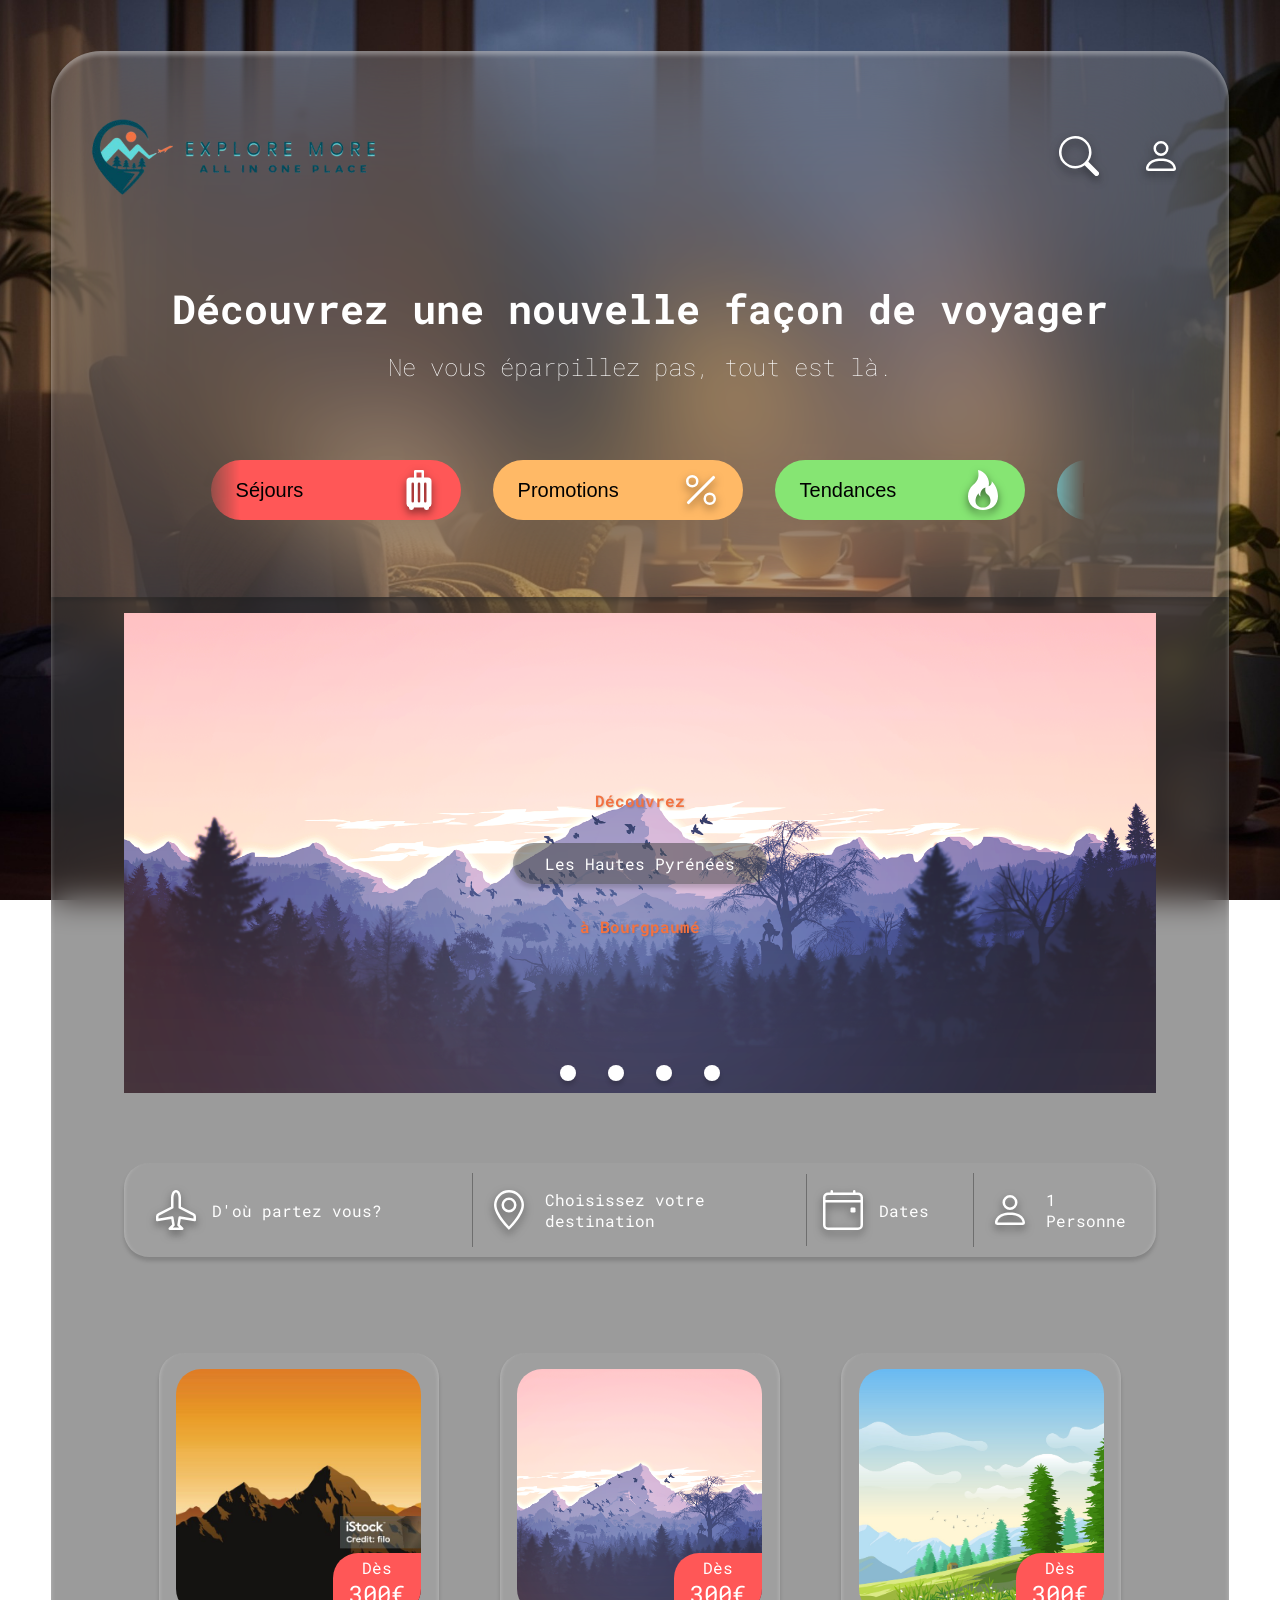
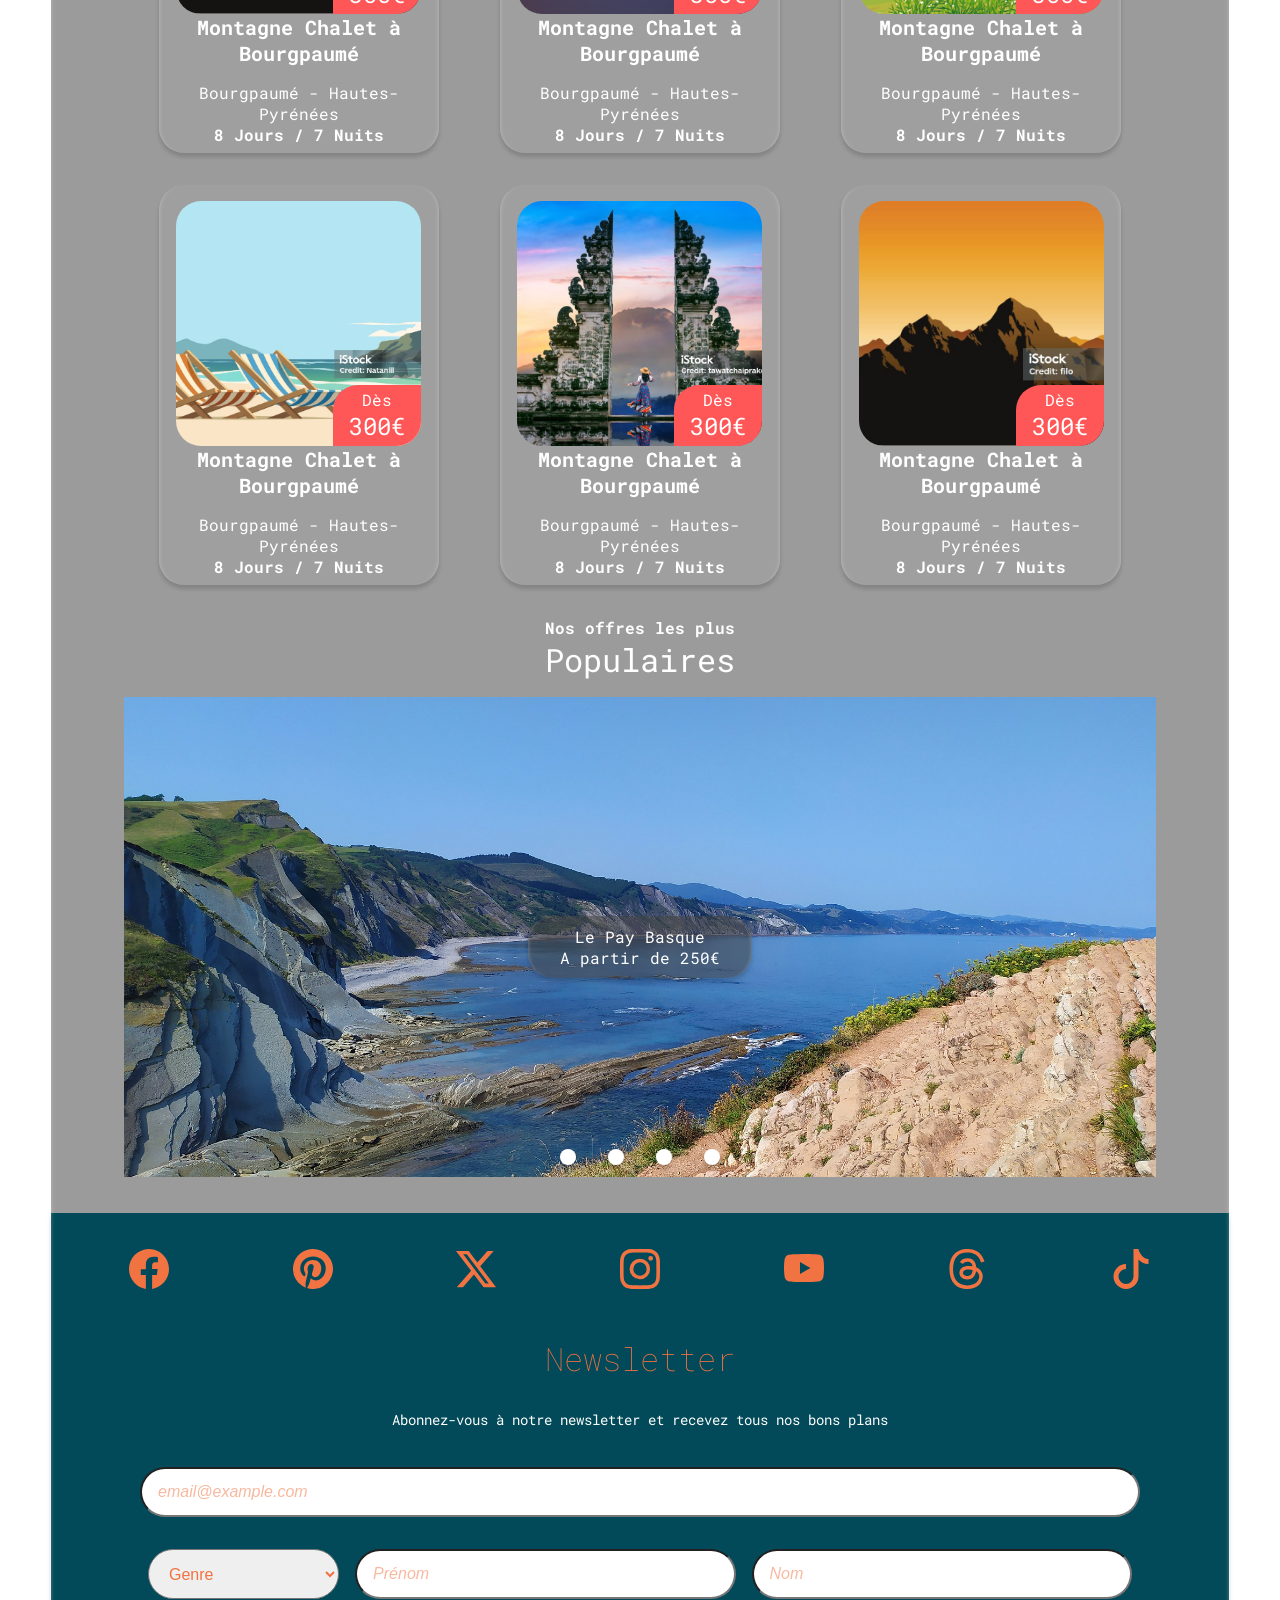
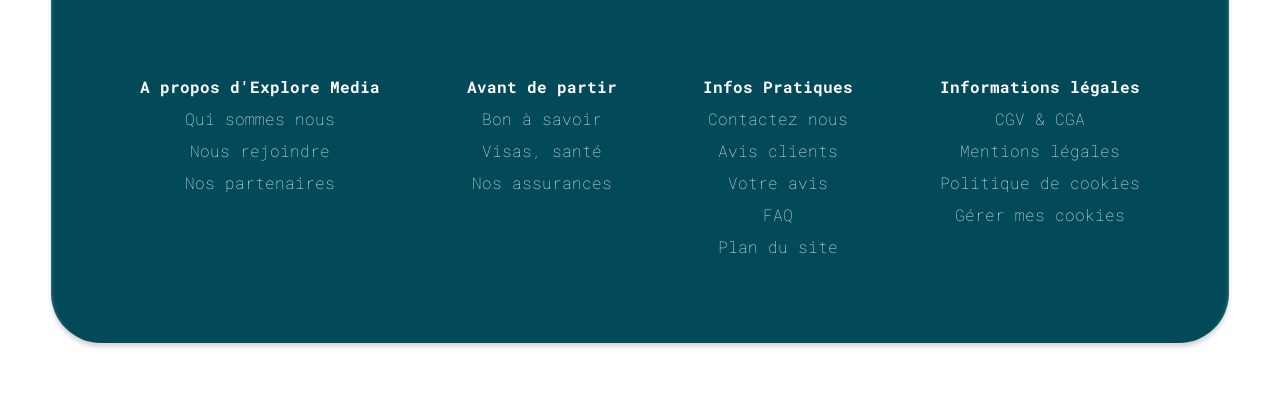
==== commit 7b7693ec: "Liens entre les pages fait" ====
--- a/index.html
+++ b/index.html
@@ -22,10 +22,10 @@
             <div>
                 <img src="./icons/list.svg" alt="Icône Compte" class="IconButton">
             </div>
-            <img src="./images/logoad1.png" alt="Logo Du Site" id="HeaderLogo">
+            <a href="./index.html" class="ButtonLink"><img src="./images/logoad1.png" alt="Logo Du Site" id="HeaderLogo"></a>
             <div>
                 <img src="./icons/search.svg" alt="Icône Recherche" class="IconButton">
-                <img src="./icons/person.svg" alt="Icône Compte" class="IconButton">
+                <a href="./login.html" class="ButtonLink"><img src="./icons/person.svg" alt="Icône Compte" class="IconButton"></a>
             </div>
         </div>
         <div class="HeaderLine">
@@ -34,10 +34,10 @@
         </div>
         <div class="HeaderLine">
             <div id="HeaderCarousel">
-                <button>Séjours <img src="./icons/suitcase-fill.svg" alt="Icône Séjours" class="Icon"></button>
+                <a href="./sejour.html" class="ButtonLink"><button>Séjours <img src="./icons/suitcase-fill.svg" alt="Icône Séjours" class="Icon"></button></a>
                 <button>Promotions <img src="./icons/percent.svg" alt="Icône Promotions" class="Icon"></button>
                 <button>Tendances <img src="./icons/fire.svg" alt="Icône Tendances" class="Icon"></button>
-                <button>Randonnées <img src="./icons/map.svg" alt="Icône Randonnées" class="Icon"></button>
+                <a href="./rando.html" class="ButtonLink"><button>Randonnées <img src="./icons/map.svg" alt="Icône Randonnées" class="Icon"></button></a>
                 <button>Sur mesure <img src="./icons/rulers.svg" alt="Icône Sur mesure" class="Icon"></button>
                 <button>Transport <img src="./icons/train-front.svg" alt="Icône Transport" class="Icon"></button>
             </div>
--- a/styles/style-em.css
+++ b/styles/style-em.css
@@ -17,11 +17,19 @@
 h3 {
     font-size: 20px;
 }
+a.ButtonLink {
+    text-decoration: none;
+    color: inherit;
+    cursor: pointer;
+}
+p {
+    font-weight: normal;
+}
 b {
     font-weight: bold;
 }
 .TextNormal {
-    font-weight: normal;
+    font-weight: bold;
 }
 .TextLarge {
     font-size: 1.5em;
@@ -46,6 +54,13 @@
 }
 img.IconButton:hover {
     filter: brightness(0) saturate(100%) invert(80%) sepia(0%) saturate(381%) hue-rotate(224deg) brightness(87%) contrast(86%);
+}
+img.iconOrange{
+    filter: brightness(0) saturate(100%) invert(70%) sepia(44%) saturate(5423%) hue-rotate(332deg) brightness(97%) contrast(95%);
+    width: 40px;
+    height: 40px;
+    margin: auto;
+    display: block;
 }
 button {
     border-radius: 50px;
@@ -157,7 +172,7 @@
 #HeaderCarousel button:nth-child(3){
     background-color: var(--ButtonColorGreen);
 }
-#HeaderCarousel button:nth-child(4){
+#HeaderCarousel a:nth-child(4) button{
     background-color: var(--ButtonColorTurquoise);
 }
 #HeaderCarousel button:nth-child(5){
@@ -172,7 +187,7 @@
     backdrop-filter: blur(16px);
 
     box-shadow: inset 4px 0 4px -4px rgba(255,255,255,0.32), inset -4px 0 4px -4px rgba(255,255,255,0.32);
-    background-color: var(--BackgroundColor);
+    background-color: var(--BackgroundColorDark);
 
     padding: 16px;
     box-sizing: border-box;
@@ -393,7 +408,8 @@
     flex-direction: column;
     box-sizing: border-box;
     margin: 50px auto 80px auto;
-    width: 90%;
+    width: 100%;
+    max-width: 1024px;
     border-radius: 25px;
     padding: 10px 16px 10px 16px;
     box-shadow: inset 4px 0 4px -4px rgba(255,255,255,0.32), inset -4px 0 4px -4px rgba(255,255,255,0.32), 0px 4px 4px 0px rgba(0,0,0,0.16);
@@ -415,24 +431,33 @@
 }
 .trekInfos{
     display: flex;
-    /* flex-direction: column; */
-    width: 90%;
+    flex-direction: column;
+    width: 100%;
     margin: auto auto 70px auto;  
 }
 
+.alltrails{
+    align-self: center;
+    width: 400px;
+    height: 400px;
+    margin-bottom: 32px;
+}
+#description {
+    flex: 1;
+}
+#description h2{
+    margin: auto;
+    margin-bottom: 16px;
+    text-align: center;
+}
 #description div{
     display: flex;
     justify-content: space-between;
-    margin: 50px;
-
-}
-#description > *{
-    margin: 50px;
-}
-#description h2{
-    margin: auto;
-    text-align: center;
-}
+    margin: auto;
+    gap: 8px;
+}
+
+
 #topologie{
     display: flex;
     flex-direction: column;
@@ -464,8 +489,6 @@
     align-items: center;
     width: 100%;
 }
-
-
 .CardList {
     display: grid;
     overflow-x: scroll;
@@ -473,7 +496,6 @@
     width: 100%;
     margin: auto;
     gap: 32px;
-    margin-bottom: 100px;
     background-color: var(--BackgroundColor);
     padding: 16px;
     box-sizing: border-box;
@@ -595,12 +617,50 @@
     height: 16px;
     border-radius: 50%;
     box-shadow: inset 4px 0 4px -4px rgba(255,255,255,0.32), inset -4px 0 4px -4px rgba(255,255,255,0.32), 0px 4px 4px 0px rgba(0,0,0,0.16);
-    
 }
 
 .Titres {
     text-align: center;
     margin: 16px;
+}
+#PageButtons {
+    display: flex;
+    justify-content: center;
+    align-items: center;
+    height: 150px;
+}
+#PageButtons button{
+    border-radius: 50%;
+    width: 50px;
+    height: 50px;
+    border: none;
+    margin: 10px;
+    background-color: var(--BackgroundColorBlue);
+    color: var(--TextColorBrightOrange);
+    font-size: 20px;
+}
+
+#RandoResultList {
+    margin: auto;
+    margin-bottom: 80px;
+    width: 100%;
+    max-width: 1024px;
+}
+
+#RandoResultList summary{
+    background-color: var(--BackgroundColorDark);
+    box-shadow: inset 4px 0 4px -4px rgba(255,255,255,0.32), inset -4px 0 4px -4px rgba(255,255,255,0.32), 0px 4px 4px 0px rgba(0,0,0,0.16);
+    padding: 16px;
+    border-radius: 25px;
+}
+#RandoResultList[open] summary{
+    border-bottom-left-radius: 0;
+    border-bottom-right-radius: 0;
+}
+#RandoResultList .CardList{
+    background-color: var(--BackgroundColor);
+    border-bottom-left-radius: 25px;
+    border-bottom-right-radius: 25px;
 }
 
 @media (min-width: 768px) {
@@ -666,11 +726,36 @@
         flex: 2;
     }
     .CardList {
-        grid-template-columns: 1fr 1fr 1fr;
-        width: 80%;
+        grid-template-columns: 1fr 1fr;
+        width: 100%;
         background-color: none;
         background-color: #00000000;
         overflow: hidden;
     }
+    .trekInfos {
+        flex-direction: row;
+        width: 100%;
+        max-width: 1024px;
+    }
+    .alltrails {
+        width: 50%;
+        height: 500px;
+    }
+    .trekInfos > *{
+        margin-bottom: 50px;
+        margin: 16px;
+        width: 50%;
+    }
+    
+}
+@media (min-width: 1024px) {
+    .CardList {
+        grid-template-columns: 1fr 1fr 1fr;
+        width: 100%;
+        max-width: 1024px;
+        background-color: none;
+        background-color: #00000000;
+        overflow: hidden;
+    }
     
 }
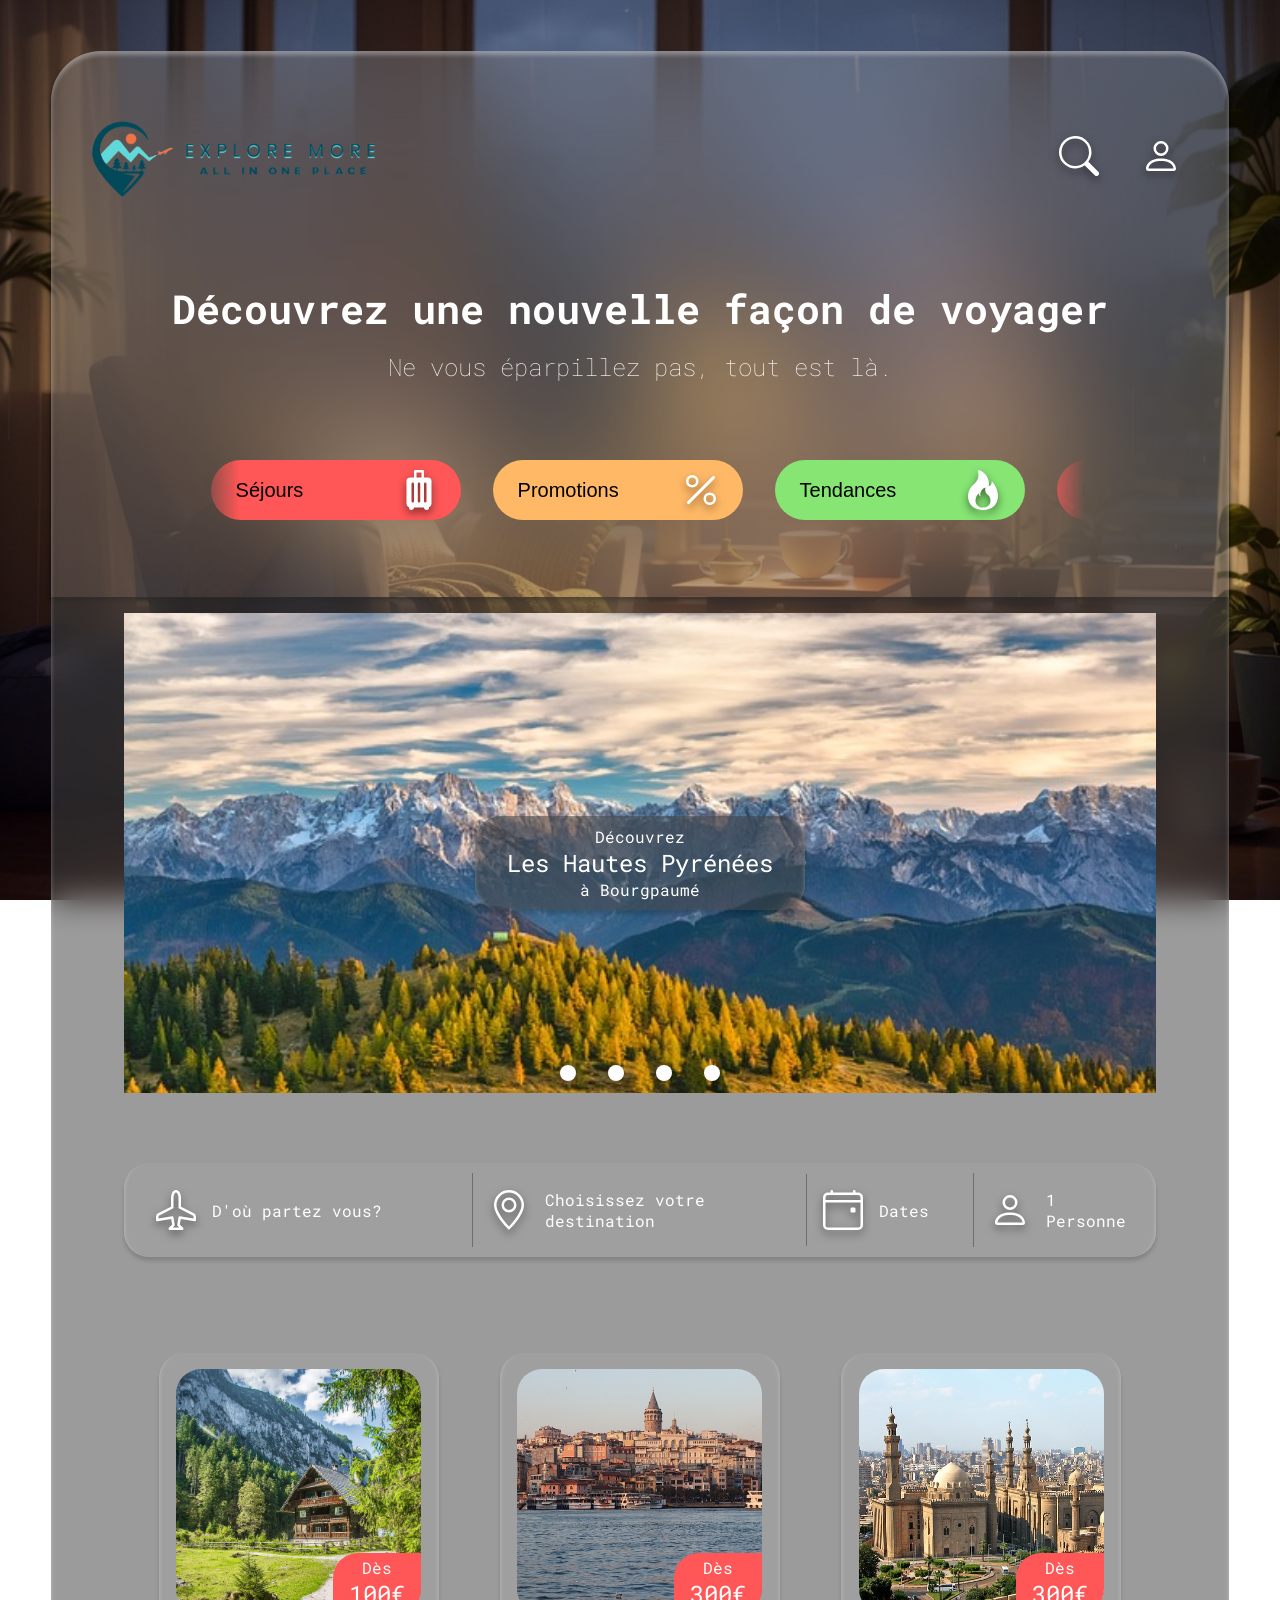
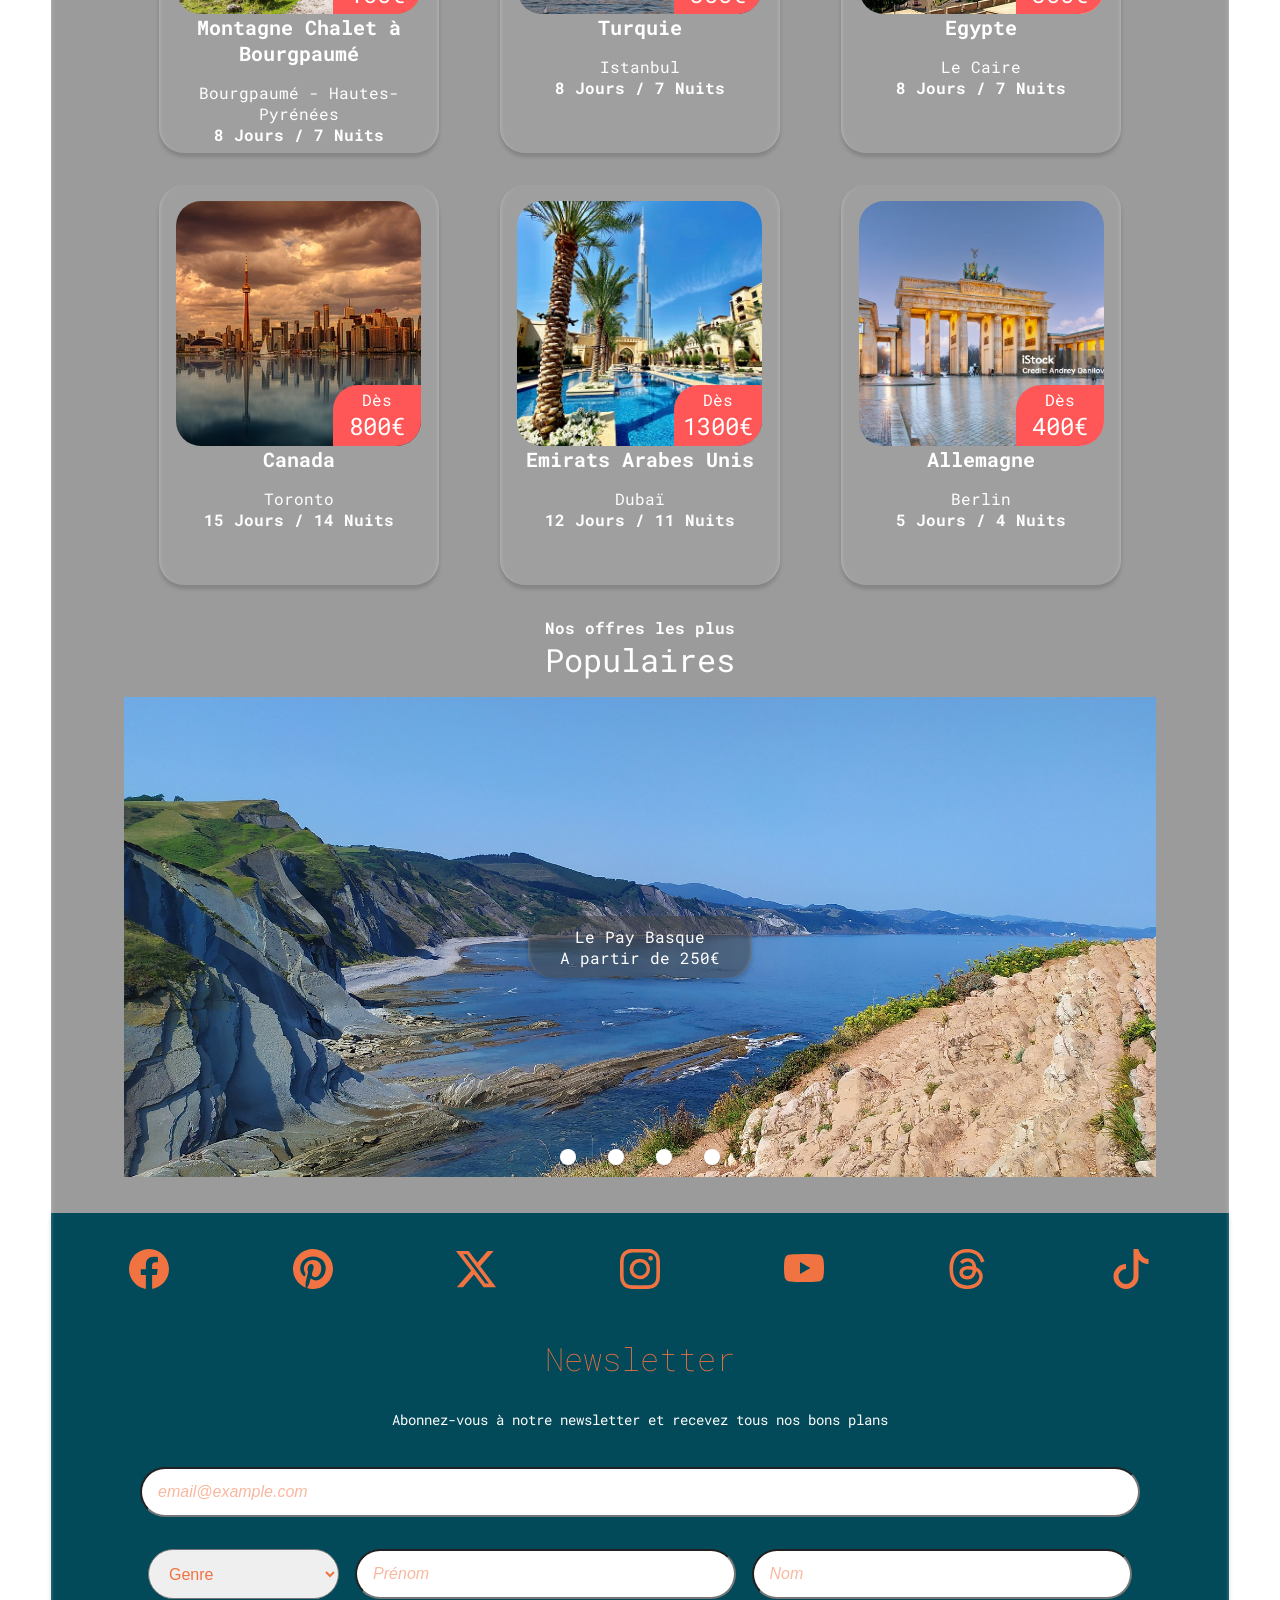
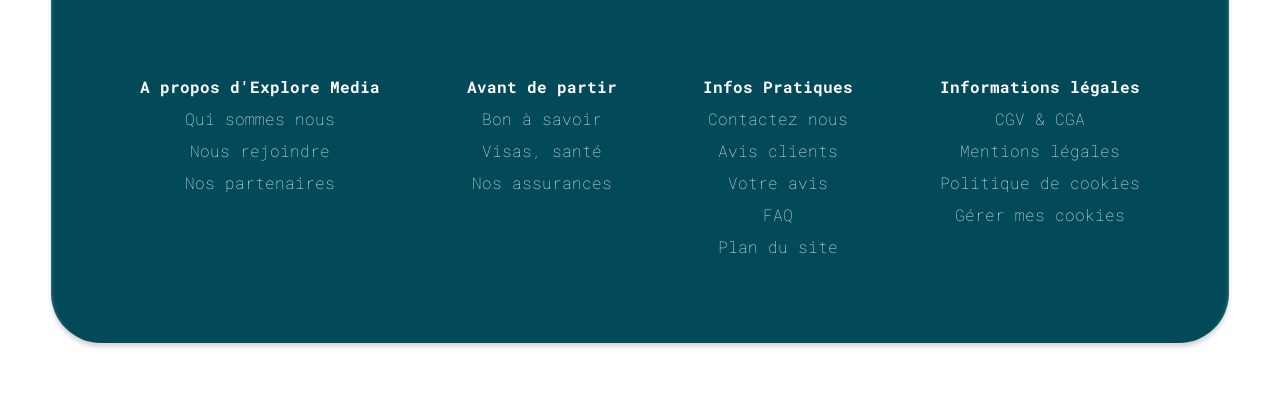
==== commit 45bbb840: "stylisation de la page accueil" ====
--- a/index.html
+++ b/index.html
@@ -22,10 +22,10 @@
             <div>
                 <img src="./icons/list.svg" alt="Icône Compte" class="IconButton">
             </div>
-            <a href="./index.html" class="ButtonLink"><img src="./images/logoad1.png" alt="Logo Du Site" id="HeaderLogo"></a>
+            <img src="./images/logoad1.png" alt="Logo Du Site" id="HeaderLogo">
             <div>
                 <img src="./icons/search.svg" alt="Icône Recherche" class="IconButton">
-                <a href="./login.html" class="ButtonLink"><img src="./icons/person.svg" alt="Icône Compte" class="IconButton"></a>
+                <img src="./icons/person.svg" alt="Icône Compte" class="IconButton">
             </div>
         </div>
         <div class="HeaderLine">
@@ -34,10 +34,10 @@
         </div>
         <div class="HeaderLine">
             <div id="HeaderCarousel">
-                <a href="./sejour.html" class="ButtonLink"><button>Séjours <img src="./icons/suitcase-fill.svg" alt="Icône Séjours" class="Icon"></button></a>
+                <button>Séjours <img src="./icons/suitcase-fill.svg" alt="Icône Séjours" class="Icon"></button>
                 <button>Promotions <img src="./icons/percent.svg" alt="Icône Promotions" class="Icon"></button>
                 <button>Tendances <img src="./icons/fire.svg" alt="Icône Tendances" class="Icon"></button>
-                <a href="./rando.html" class="ButtonLink"><button>Randonnées <img src="./icons/map.svg" alt="Icône Randonnées" class="Icon"></button></a>
+                <button>Randonnées <img src="./icons/map.svg" alt="Icône Randonnées" class="Icon"></button>
                 <button>Sur mesure <img src="./icons/rulers.svg" alt="Icône Sur mesure" class="Icon"></button>
                 <button>Transport <img src="./icons/train-front.svg" alt="Icône Transport" class="Icon"></button>
             </div>
@@ -47,35 +47,27 @@
         <div class="Carousel">
             <div class="CarouselList">
                 <div class="CarouselSlide" id="DecouverteSlide1">
-                    <img src="images/moinzon mountains-1412683_1920.png" alt="Image Carousel">
-                    <div>
-                        <p class="CarouselSlideText">Découvrez</p>
-                        <p class="CarouselSlideMiddleText">Les Hautes Pyrénées</p>
-                        <p class="CarouselSlideText">à Bourgpaumé</p>
+                    <img src="images/gr10.jpg" alt="Image Carousel">
+                    <div>
+                        <p class="CarouselSlideMiddleText">Découvrez<br><span class="TextLarge">Les Hautes Pyrénées</span><br>à Bourgpaumé</p>
                     </div>
                 </div>
                 <div class="CarouselSlide" id="DecouverteSlide2">
-                    <img src="images/istockphoto-96418914-1024x1024.jpg" alt="Image Carousel">
-                    <div>
-                        <p class="CarouselSlideText">Découvrez</p>
-                        <p class="CarouselSlideMiddleText">Les Alpes</p>
-                        <p class="CarouselSlideText">à Bourgpaumé</p>
+                    <img src="images/alps.jpg" alt="Image Carousel">
+                    <div>
+                        <p class="CarouselSlideMiddleText">Découvrez<br><span class="TextLarge">Les Alpes</span><br>à Bourgpaumé</p>
                     </div>
                 </div>
                 <div class="CarouselSlide" id="DecouverteSlide3">
-                    <img src="images/istockphoto-1872852649-1024x1024.jpg" alt="Image Carousel">
-                    <div>
-                        <p class="CarouselSlideText">Découvrez</p>
-                        <p class="CarouselSlideMiddleText">La plage</p>
-                        <p class="CarouselSlideText">à Bourgpaumé</p>
+                    <img src="images/l.a.jpg" alt="Image Carousel">
+                    <div>
+                        <p class="CarouselSlideMiddleText">Découvrez<br><span class="TextLarge">La plage</span><br>à Bourgpaumé</p>
                     </div>
                 </div>
                 <div class="CarouselSlide" id="DecouverteSlide4">
-                    <img src="images/background-7277773_1920.jpg" alt="Image Carousel">
-                    <div>
-                        <p class="CarouselSlideText">Découvrez</p>
-                        <p class="CarouselSlideMiddleText">La campagne</p>
-                        <p class="CarouselSlideText">à Bourgpaumé</p>
+                    <img src="images/mountain-ranges.jpg" alt="Image Carousel">
+                    <div>
+                        <p class="CarouselSlideMiddleText">Découvrez<br><span class="TextLarge">La campagne</span><br>à Bourgpaumé</p>
                     </div>
                 </div>
             </div>
@@ -86,7 +78,6 @@
                 <a href="#DecouverteSlide4"></a>
             </div>
         </div>
-
         <div id="VacationSearchBar">
             <div>
                 <img class="Icon" src="./icons/airplane.svg" alt="Icône avion">
@@ -108,51 +99,51 @@
         <div class="CardList">
             <div class="Card">
                 <div class="CardImgDiv">
-                    <img src="./images/istockphoto-96418914-1024x1024.jpg" alt="Image Card">
-                    <p>Dès <span class="TextLarge">300€</span></p>
+                    <img src="./images/chalet.jpg" alt="Image Card">
+                    <p>Dès <span class="TextLarge">100€</span></p>
                 </div>
                 <p class="CardTitre">Montagne Chalet à Bourgpaumé</p>
                 <p class="CardDescription">Bourgpaumé - Hautes-Pyrénées<br><span class="TextNormal">8 Jours / 7 Nuits</span></p>
             </div>
             <div class="Card">
                 <div class="CardImgDiv">
-                    <img src="./images/moinzon mountains-1412683_1920.png" alt="Image Card">
+                    <img src="./images/galata.jpg" alt="Image Card">
                     <p>Dès <span class="TextLarge">300€</span></p>
                 </div>
-                <p class="CardTitre">Montagne Chalet à Bourgpaumé</p>
-                <p class="CardDescription">Bourgpaumé - Hautes-Pyrénées<br><span class="TextNormal">8 Jours / 7 Nuits</span></p>
-            </div>
-            <div class="Card">
-                <div class="CardImgDiv">
-                    <img src="./images/background-7277773_1920.jpg" alt="Image Card">
+                <p class="CardTitre">Turquie</p>
+                <p class="CardDescription">Istanbul<br><span class="TextNormal">8 Jours / 7 Nuits</span></p>
+            </div>
+            <div class="Card">
+                <div class="CardImgDiv">
+                    <img src="./images/cairo.jpg" alt="Image Card">
                     <p>Dès <span class="TextLarge">300€</span></p>
                 </div>
-                <p class="CardTitre">Montagne Chalet à Bourgpaumé</p>
-                <p class="CardDescription">Bourgpaumé - Hautes-Pyrénées<br><span class="TextNormal">8 Jours / 7 Nuits</span></p>
-            </div>
-            <div class="Card">
-                <div class="CardImgDiv">
-                    <img src="./images/istockphoto-1872852649-1024x1024.jpg" alt="Image Card">
-                    <p>Dès <span class="TextLarge">300€</span></p>
-                </div>
-                <p class="CardTitre">Montagne Chalet à Bourgpaumé</p>
-                <p class="CardDescription">Bourgpaumé - Hautes-Pyrénées<br><span class="TextNormal">8 Jours / 7 Nuits</span></p>
-            </div>
-            <div class="Card">
-                <div class="CardImgDiv">
-                    <img src="./images/istockphoto-1783754915-1024x1024.jpg" alt="Image Card">
-                    <p>Dès <span class="TextLarge">300€</span></p>
-                </div>
-                <p class="CardTitre">Montagne Chalet à Bourgpaumé</p>
-                <p class="CardDescription">Bourgpaumé - Hautes-Pyrénées<br><span class="TextNormal">8 Jours / 7 Nuits</span></p>
-            </div>
-            <div class="Card">
-                <div class="CardImgDiv">
-                    <img src="./images/istockphoto-96418914-1024x1024.jpg" alt="Image Card">
-                    <p>Dès <span class="TextLarge">300€</span></p>
-                </div>
-                <p class="CardTitre">Montagne Chalet à Bourgpaumé</p>
-                <p class="CardDescription">Bourgpaumé - Hautes-Pyrénées<br><span class="TextNormal">8 Jours / 7 Nuits</span></p>
+                <p class="CardTitre">Egypte</p>
+                <p class="CardDescription">Le Caire<br><span class="TextNormal">8 Jours / 7 Nuits</span></p>
+            </div>
+            <div class="Card">
+                <div class="CardImgDiv">
+                    <img src="./images/toronto.jpg" alt="Image Card">
+                    <p>Dès <span class="TextLarge">800€</span></p>
+                </div>
+                <p class="CardTitre">Canada</p>
+                <p class="CardDescription">Toronto<br><span class="TextNormal">15 Jours / 14 Nuits</span></p>
+            </div>
+            <div class="Card">
+                <div class="CardImgDiv">
+                    <img src="./images/dubai.jpg" alt="Image Card">
+                    <p>Dès <span class="TextLarge">1300€</span></p>
+                </div>
+                <p class="CardTitre">Emirats Arabes Unis</p>
+                    <p class="CardDescription">Dubaï<br><span class="TextNormal">12 Jours / 11 Nuits</span></p>
+            </div>
+            <div class="Card">
+                <div class="CardImgDiv">
+                    <img src="./images/berlin.jpg" alt="Image Card">
+                    <p>Dès <span class="TextLarge">400€</span></p>
+                </div>
+                <p class="CardTitre">Allemagne</p>
+                <p class="CardDescription">Berlin<br><span class="TextNormal">5 Jours / 4 Nuits</span></p>
             </div>
         </div>
         <div class="Titres">
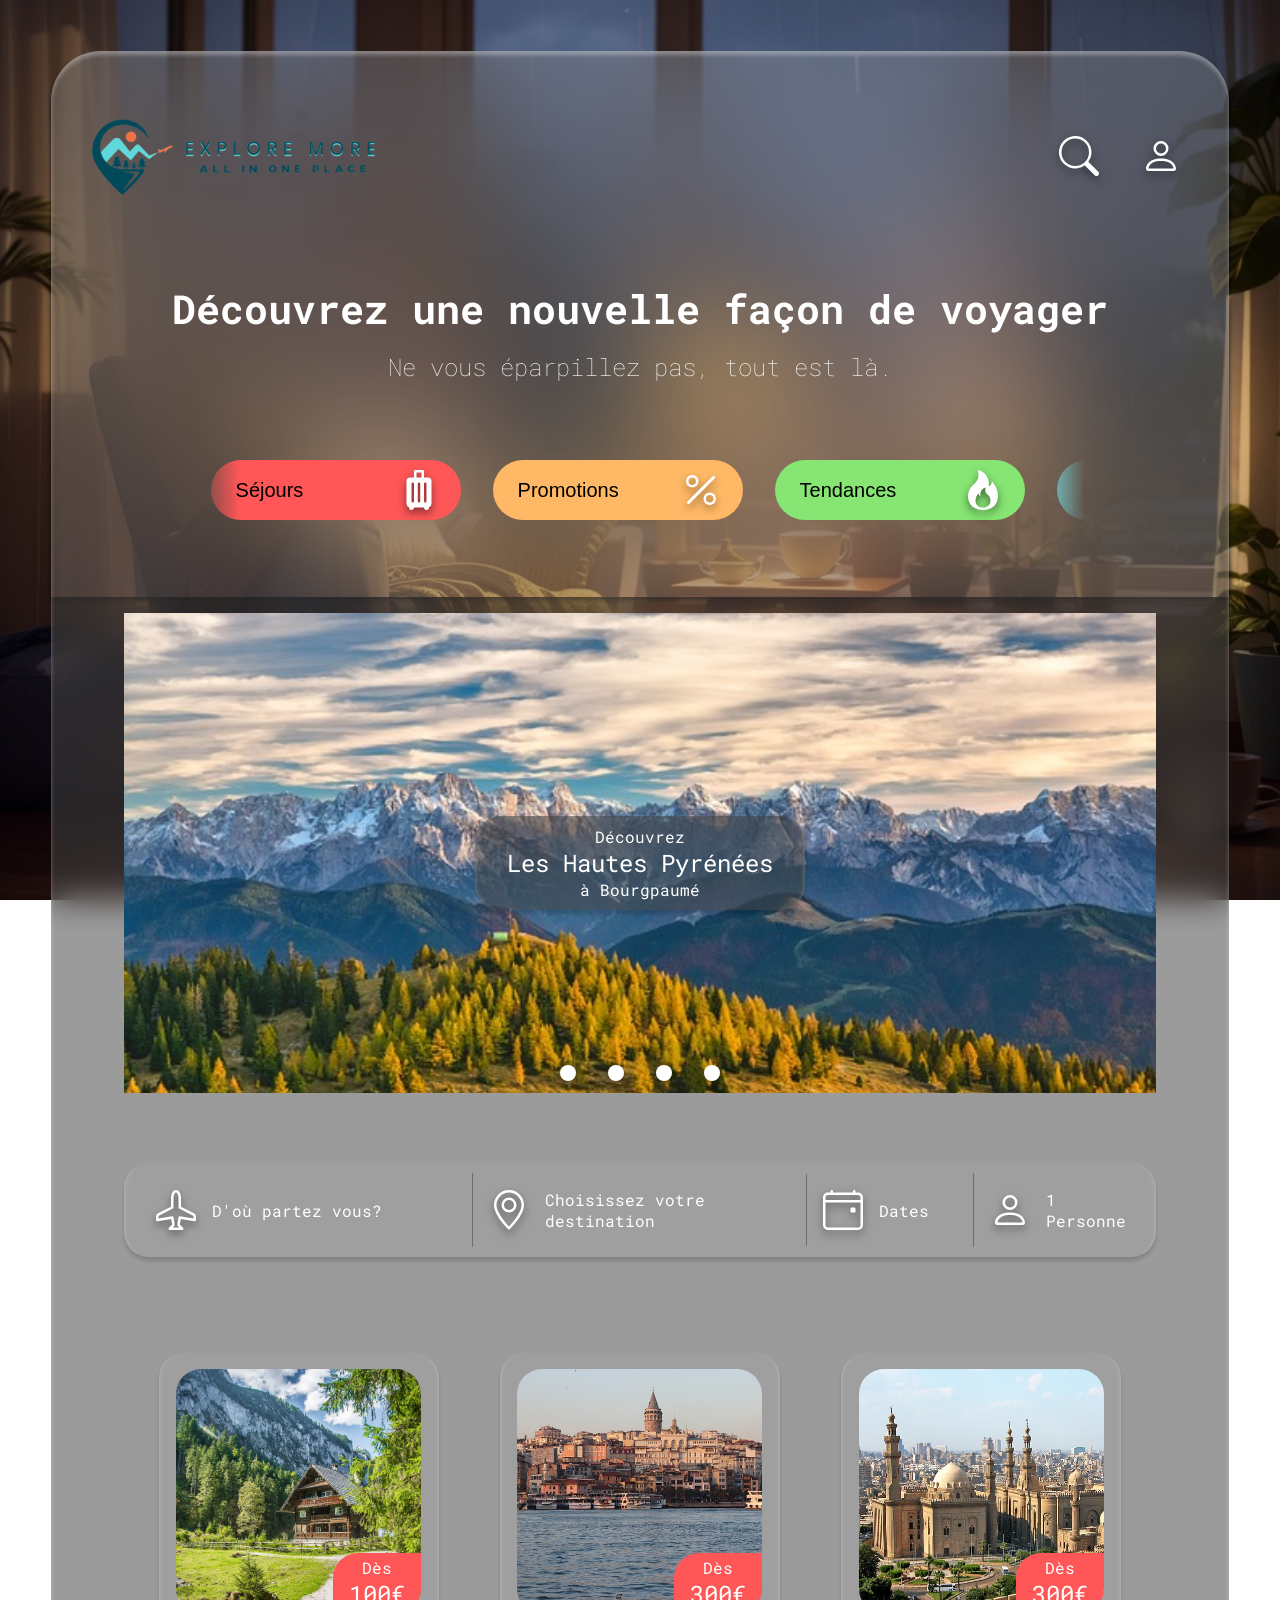
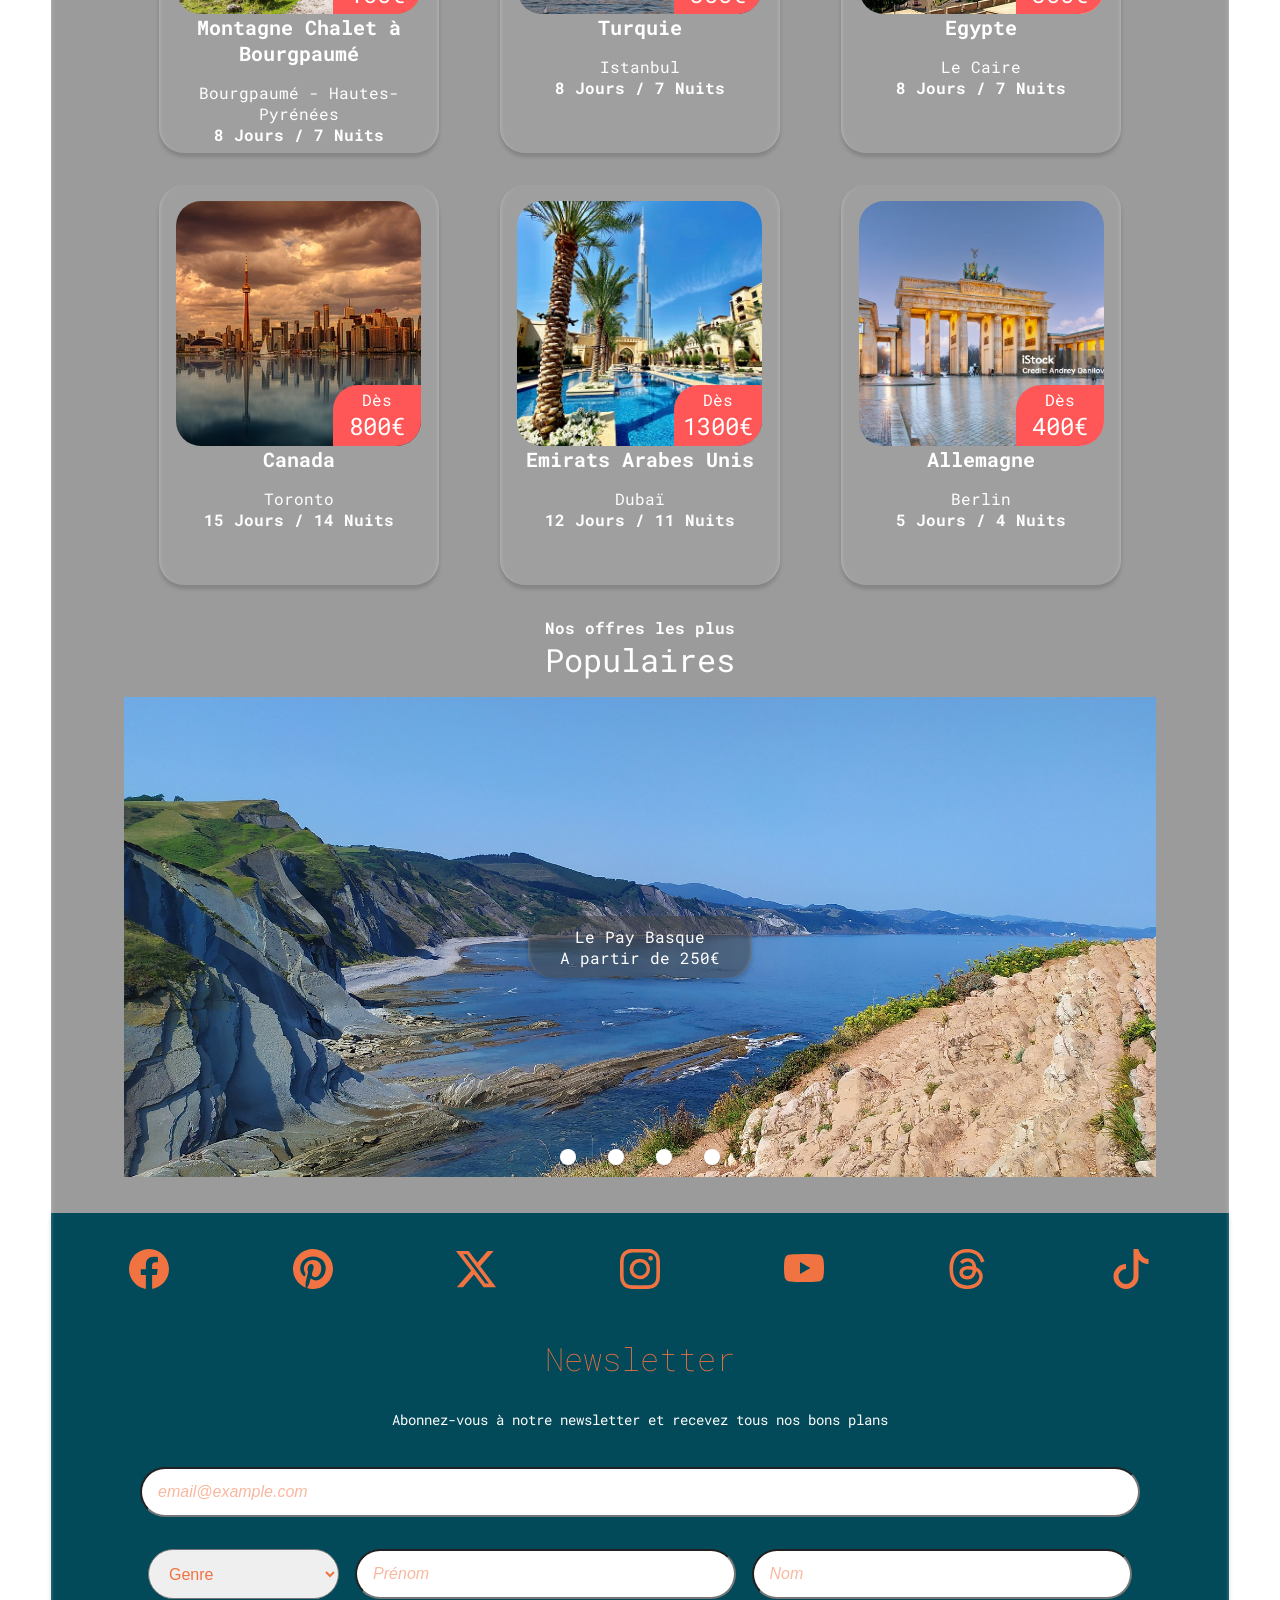
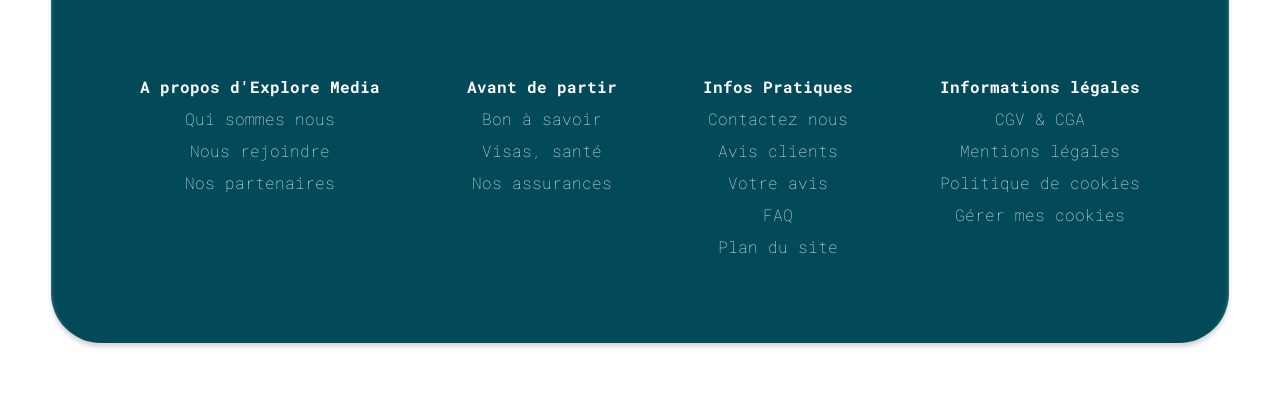
==== commit 86f35aeb: "Merge branch 'image'" ====
--- a/index.html
+++ b/index.html
@@ -22,10 +22,10 @@
             <div>
                 <img src="./icons/list.svg" alt="Icône Compte" class="IconButton">
             </div>
-            <img src="./images/logoad1.png" alt="Logo Du Site" id="HeaderLogo">
+            <a href="./index.html" class="ButtonLink"><img src="./images/logoad1.png" alt="Logo Du Site" id="HeaderLogo"></a>
             <div>
                 <img src="./icons/search.svg" alt="Icône Recherche" class="IconButton">
-                <img src="./icons/person.svg" alt="Icône Compte" class="IconButton">
+                <a href="./login.html" class="ButtonLink"><img src="./icons/person.svg" alt="Icône Compte" class="IconButton"></a>
             </div>
         </div>
         <div class="HeaderLine">
@@ -34,10 +34,10 @@
         </div>
         <div class="HeaderLine">
             <div id="HeaderCarousel">
-                <button>Séjours <img src="./icons/suitcase-fill.svg" alt="Icône Séjours" class="Icon"></button>
+                <a href="./sejour.html" class="ButtonLink"><button>Séjours <img src="./icons/suitcase-fill.svg" alt="Icône Séjours" class="Icon"></button></a>
                 <button>Promotions <img src="./icons/percent.svg" alt="Icône Promotions" class="Icon"></button>
                 <button>Tendances <img src="./icons/fire.svg" alt="Icône Tendances" class="Icon"></button>
-                <button>Randonnées <img src="./icons/map.svg" alt="Icône Randonnées" class="Icon"></button>
+                <a href="./rando.html" class="ButtonLink"><button>Randonnées <img src="./icons/map.svg" alt="Icône Randonnées" class="Icon"></button></a>
                 <button>Sur mesure <img src="./icons/rulers.svg" alt="Icône Sur mesure" class="Icon"></button>
                 <button>Transport <img src="./icons/train-front.svg" alt="Icône Transport" class="Icon"></button>
             </div>
